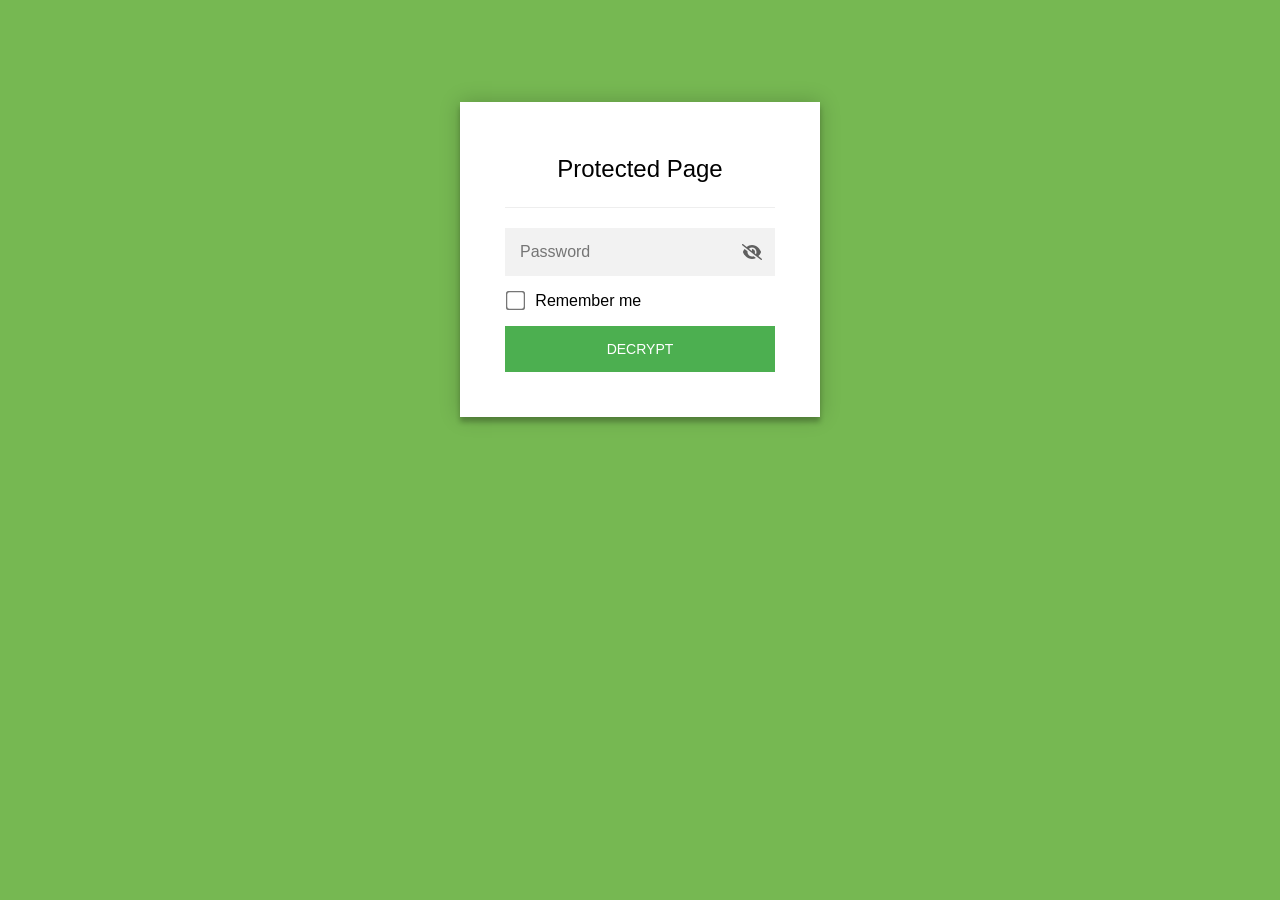
==== index.html @ b49cacd1 "Primera versión HEMOCURA v10.5" ====
<!DOCTYPE html>
<html class="staticrypt-html">
    <head>
        <meta charset="utf-8" />
        <title>Protected Page</title>
        <meta name="viewport" content="width=device-width, initial-scale=1" />

        <!-- do not cache this page -->
        <meta http-equiv="cache-control" content="max-age=0" />
        <meta http-equiv="cache-control" content="no-cache" />
        <meta http-equiv="expires" content="0" />
        <meta http-equiv="expires" content="Tue, 01 Jan 1980 1:00:00 GMT" />
        <meta http-equiv="pragma" content="no-cache" />

        <style>
            .staticrypt-hr {
                margin-top: 20px;
                margin-bottom: 20px;
                border: 0;
                border-top: 1px solid #eee;
            }

            .staticrypt-page {
                width: 360px;
                padding: 8% 0 0;
                margin: auto;
                box-sizing: border-box;
            }

            .staticrypt-form {
                position: relative;
                z-index: 1;
                background: #ffffff;
                max-width: 360px;
                margin: 0 auto 100px;
                padding: 45px;
                text-align: center;
                box-shadow: 0 0 20px 0 rgba(0, 0, 0, 0.2), 0 5px 5px 0 rgba(0, 0, 0, 0.24);
            }

            .staticrypt-form input[type="password"],
            input[type="text"] {
                background: inherit;
                border: 0;
                box-sizing: border-box; /* This ensures padding is included in the total width */
                font-size: 14px;
                outline: 0;
                padding: 15px 30px 15px 15px; /* Adjust the padding to ensure there is space for the icon */
                width: 100%;
            }

            .staticrypt-password-container {
                position: relative;
                outline: 0;
                background: #f2f2f2;
                width: 100%;
                border: 0;
                margin: 0 0 15px;
                box-sizing: border-box;
            }

            .staticrypt-toggle-password-visibility {
                cursor: pointer;
                height: 20px;
                opacity: 60%;
                padding: 13px;
                position: absolute;
                right: 0;
                top: 50%;
                transform: translateY(-50%);
                width: 20px;
            }

            .staticrypt-form .staticrypt-decrypt-button {
                text-transform: uppercase;
                outline: 0;
                background: #4CAF50;
                width: 100%;
                border: 0;
                padding: 15px;
                color: #ffffff;
                font-size: 14px;
                cursor: pointer;
            }

            .staticrypt-form .staticrypt-decrypt-button:hover,
            .staticrypt-form .staticrypt-decrypt-button:active,
            .staticrypt-form .staticrypt-decrypt-button:focus {
                background: #4CAF50;
                filter: brightness(92%);
            }

            .staticrypt-html {
                height: 100%;
            }

            .staticrypt-body {
                height: 100%;
                margin: 0;
            }

            .staticrypt-content {
                height: 100%;
                margin-bottom: 1em;
                background: #76B852;
                font-family: "Arial", sans-serif;
                -webkit-font-smoothing: antialiased;
                -moz-osx-font-smoothing: grayscale;
            }

            .staticrypt-instructions {
                margin-top: -1em;
                margin-bottom: 1em;
            }

            .staticrypt-title {
                font-size: 1.5em;
            }

            label.staticrypt-remember {
                display: flex;
                align-items: center;
                margin-bottom: 1em;
            }

            .staticrypt-remember input[type="checkbox"] {
                transform: scale(1.5);
                margin-right: 1em;
            }

            .hidden {
                display: none !important;
            }

            .staticrypt-spinner-container {
                height: 100%;
                display: flex;
                align-items: center;
                justify-content: center;
            }

            .staticrypt-spinner {
                display: inline-block;
                width: 2rem;
                height: 2rem;
                vertical-align: text-bottom;
                border: 0.25em solid gray;
                border-right-color: transparent;
                border-radius: 50%;
                -webkit-animation: spinner-border 0.75s linear infinite;
                animation: spinner-border 0.75s linear infinite;
                animation-duration: 0.75s;
                animation-timing-function: linear;
                animation-delay: 0s;
                animation-iteration-count: infinite;
                animation-direction: normal;
                animation-fill-mode: none;
                animation-play-state: running;
                animation-name: spinner-border;
            }

            @keyframes spinner-border {
                100% {
                    transform: rotate(360deg);
                }
            }

            @media screen and (-webkit-min-device-pixel-ratio: 0) {
                .staticrypt-form input[type="password"],
                input[type="text"] {
                    font-size: 16px;
                }
            }
        </style>
    </head>

    <body class="staticrypt-body">
        <div id="staticrypt_loading" class="staticrypt-spinner-container">
            <div class="staticrypt-spinner"></div>
        </div>

        <div id="staticrypt_content" class="staticrypt-content hidden">
            <div class="staticrypt-page">
                <div class="staticrypt-form">
                    <div class="staticrypt-instructions">
                        <p class="staticrypt-title">Protected Page</p>
                        <p></p>
                    </div>

                    <hr class="staticrypt-hr" />

                    <form id="staticrypt-form" action="#" method="post">
                        <div class="staticrypt-password-container">
                            <input
                                id="staticrypt-password"
                                type="password"
                                name="password"
                                placeholder="Password"
                                autofocus
                            />

                            <img
                                class="staticrypt-toggle-password-visibility"
                                alt="template_toggle_show"
                                title="template_toggle_show"
                                src="[data-uri]"
                            />
                        </div>

                        <label id="staticrypt-remember-label" class="staticrypt-remember hidden">
                            <input id="staticrypt-remember" type="checkbox" name="remember" />
                            Remember me
                        </label>

                        <input type="submit" class="staticrypt-decrypt-button" value="DECRYPT" />
                    </form>
                </div>
            </div>
        </div>

        <script>
            // these variables will be filled when generating the file - the template format is 'variable_name'
            const staticryptInitiator = 
            ((function(){
  const exports = {};
  const cryptoEngine = ((function(){
  const exports = {};
  const { subtle } = crypto;

const IV_BITS = 16 * 8;
const HEX_BITS = 4;
const ENCRYPTION_ALGO = "AES-CBC";

/**
 * Translates between utf8 encoded hexadecimal strings
 * and Uint8Array bytes.
 */
const HexEncoder = {
    /**
     * hex string -> bytes
     * @param {string} hexString
     * @returns {Uint8Array}
     */
    parse: function (hexString) {
        if (hexString.length % 2 !== 0) throw "Invalid hexString";
        const arrayBuffer = new Uint8Array(hexString.length / 2);

        for (let i = 0; i < hexString.length; i += 2) {
            const byteValue = parseInt(hexString.substring(i, i + 2), 16);
            if (isNaN(byteValue)) {
                throw "Invalid hexString";
            }
            arrayBuffer[i / 2] = byteValue;
        }
        return arrayBuffer;
    },

    /**
     * bytes -> hex string
     * @param {Uint8Array} bytes
     * @returns {string}
     */
    stringify: function (bytes) {
        const hexBytes = [];

        for (let i = 0; i < bytes.length; ++i) {
            let byteString = bytes[i].toString(16);
            if (byteString.length < 2) {
                byteString = "0" + byteString;
            }
            hexBytes.push(byteString);
        }
        return hexBytes.join("");
    },
};

/**
 * Translates between utf8 strings and Uint8Array bytes.
 */
const UTF8Encoder = {
    parse: function (str) {
        return new TextEncoder().encode(str);
    },

    stringify: function (bytes) {
        return new TextDecoder().decode(bytes);
    },
};

/**
 * Salt and encrypt a msg with a password.
 */
async function encrypt(msg, hashedPassword) {
    // Must be 16 bytes, unpredictable, and preferably cryptographically random. However, it need not be secret.
    // https://developer.mozilla.org/en-US/docs/Web/API/SubtleCrypto/encrypt#parameters
    const iv = crypto.getRandomValues(new Uint8Array(IV_BITS / 8));

    const key = await subtle.importKey("raw", HexEncoder.parse(hashedPassword), ENCRYPTION_ALGO, false, ["encrypt"]);

    const encrypted = await subtle.encrypt(
        {
            name: ENCRYPTION_ALGO,
            iv: iv,
        },
        key,
        UTF8Encoder.parse(msg)
    );

    // iv will be 32 hex characters, we prepend it to the ciphertext for use in decryption
    return HexEncoder.stringify(iv) + HexEncoder.stringify(new Uint8Array(encrypted));
}
exports.encrypt = encrypt;

/**
 * Decrypt a salted msg using a password.
 *
 * @param {string} encryptedMsg
 * @param {string} hashedPassword
 * @returns {Promise<string>}
 */
async function decrypt(encryptedMsg, hashedPassword) {
    const ivLength = IV_BITS / HEX_BITS;
    const iv = HexEncoder.parse(encryptedMsg.substring(0, ivLength));
    const encrypted = encryptedMsg.substring(ivLength);

    const key = await subtle.importKey("raw", HexEncoder.parse(hashedPassword), ENCRYPTION_ALGO, false, ["decrypt"]);

    const outBuffer = await subtle.decrypt(
        {
            name: ENCRYPTION_ALGO,
            iv: iv,
        },
        key,
        HexEncoder.parse(encrypted)
    );

    return UTF8Encoder.stringify(new Uint8Array(outBuffer));
}
exports.decrypt = decrypt;

/**
 * Salt and hash the password so it can be stored in localStorage without opening a password reuse vulnerability.
 *
 * @param {string} password
 * @param {string} salt
 * @returns {Promise<string>}
 */
async function hashPassword(password, salt) {
    // we hash the password in multiple steps, each adding more iterations. This is because we used to allow less
    // iterations, so for backward compatibility reasons, we need to support going from that to more iterations.
    let hashedPassword = await hashLegacyRound(password, salt);

    hashedPassword = await hashSecondRound(hashedPassword, salt);

    return hashThirdRound(hashedPassword, salt);
}
exports.hashPassword = hashPassword;

/**
 * This hashes the password with 1k iterations. This is a low number, we need this function to support backwards
 * compatibility.
 *
 * @param {string} password
 * @param {string} salt
 * @returns {Promise<string>}
 */
function hashLegacyRound(password, salt) {
    return pbkdf2(password, salt, 1000, "SHA-1");
}
exports.hashLegacyRound = hashLegacyRound;

/**
 * Add a second round of iterations. This is because we used to use 1k, so for backwards compatibility with
 * remember-me/autodecrypt links, we need to support going from that to more iterations.
 *
 * @param hashedPassword
 * @param salt
 * @returns {Promise<string>}
 */
function hashSecondRound(hashedPassword, salt) {
    return pbkdf2(hashedPassword, salt, 14000, "SHA-256");
}
exports.hashSecondRound = hashSecondRound;

/**
 * Add a third round of iterations to bring total number to 600k. This is because we used to use 1k, then 15k, so for
 * backwards compatibility with remember-me/autodecrypt links, we need to support going from that to more iterations.
 *
 * @param hashedPassword
 * @param salt
 * @returns {Promise<string>}
 */
function hashThirdRound(hashedPassword, salt) {
    return pbkdf2(hashedPassword, salt, 585000, "SHA-256");
}
exports.hashThirdRound = hashThirdRound;

/**
 * Salt and hash the password so it can be stored in localStorage without opening a password reuse vulnerability.
 *
 * @param {string} password
 * @param {string} salt
 * @param {int} iterations
 * @param {string} hashAlgorithm
 * @returns {Promise<string>}
 */
async function pbkdf2(password, salt, iterations, hashAlgorithm) {
    const key = await subtle.importKey("raw", UTF8Encoder.parse(password), "PBKDF2", false, ["deriveBits"]);

    const keyBytes = await subtle.deriveBits(
        {
            name: "PBKDF2",
            hash: hashAlgorithm,
            iterations,
            salt: UTF8Encoder.parse(salt),
        },
        key,
        256
    );

    return HexEncoder.stringify(new Uint8Array(keyBytes));
}

function generateRandomSalt() {
    const bytes = crypto.getRandomValues(new Uint8Array(128 / 8));

    return HexEncoder.stringify(new Uint8Array(bytes));
}
exports.generateRandomSalt = generateRandomSalt;

async function signMessage(hashedPassword, message) {
    const key = await subtle.importKey(
        "raw",
        HexEncoder.parse(hashedPassword),
        {
            name: "HMAC",
            hash: "SHA-256",
        },
        false,
        ["sign"]
    );
    const signature = await subtle.sign("HMAC", key, UTF8Encoder.parse(message));

    return HexEncoder.stringify(new Uint8Array(signature));
}
exports.signMessage = signMessage;

function getRandomAlphanum() {
    const possibleCharacters = "abcdefghijklmnopqrstuvwxyzABCDEFGHIJKLMNOPQRSTUVWXYZ0123456789";

    let byteArray;
    let parsedInt;

    // Keep generating new random bytes until we get a value that falls
    // within a range that can be evenly divided by possibleCharacters.length
    do {
        byteArray = crypto.getRandomValues(new Uint8Array(1));
        // extract the lowest byte to get an int from 0 to 255 (probably unnecessary, since we're only generating 1 byte)
        parsedInt = byteArray[0] & 0xff;
    } while (parsedInt >= 256 - (256 % possibleCharacters.length));

    // Take the modulo of the parsed integer to get a random number between 0 and totalLength - 1
    const randomIndex = parsedInt % possibleCharacters.length;

    return possibleCharacters[randomIndex];
}

/**
 * Generate a random string of a given length.
 *
 * @param {int} length
 * @returns {string}
 */
function generateRandomString(length) {
    let randomString = "";

    for (let i = 0; i < length; i++) {
        randomString += getRandomAlphanum();
    }

    return randomString;
}
exports.generateRandomString = generateRandomString;

  return exports;
})());
const codec = ((function(){
  const exports = {};
  /**
 * Initialize the codec with the provided cryptoEngine - this return functions to encode and decode messages.
 *
 * @param cryptoEngine - the engine to use for encryption / decryption
 */
function init(cryptoEngine) {
    const exports = {};

    /**
     * Top-level function for encoding a message.
     * Includes password hashing, encryption, and signing.
     *
     * @param {string} msg
     * @param {string} password
     * @param {string} salt
     *
     * @returns {string} The encoded text
     */
    async function encode(msg, password, salt) {
        const hashedPassword = await cryptoEngine.hashPassword(password, salt);

        const encrypted = await cryptoEngine.encrypt(msg, hashedPassword);

        // we use the hashed password in the HMAC because this is effectively what will be used a password (so we can store
        // it in localStorage safely, we don't use the clear text password)
        const hmac = await cryptoEngine.signMessage(hashedPassword, encrypted);

        return hmac + encrypted;
    }
    exports.encode = encode;

    /**
     * Encode using a password that has already been hashed. This is useful to encode multiple messages in a row, that way
     * we don't need to hash the password multiple times.
     *
     * @param {string} msg
     * @param {string} hashedPassword
     *
     * @returns {string} The encoded text
     */
    async function encodeWithHashedPassword(msg, hashedPassword) {
        const encrypted = await cryptoEngine.encrypt(msg, hashedPassword);

        // we use the hashed password in the HMAC because this is effectively what will be used a password (so we can store
        // it in localStorage safely, we don't use the clear text password)
        const hmac = await cryptoEngine.signMessage(hashedPassword, encrypted);

        return hmac + encrypted;
    }
    exports.encodeWithHashedPassword = encodeWithHashedPassword;

    /**
     * Top-level function for decoding a message.
     * Includes signature check and decryption.
     *
     * @param {string} signedMsg
     * @param {string} hashedPassword
     * @param {string} salt
     * @param {int} backwardCompatibleAttempt
     * @param {string} originalPassword
     *
     * @returns {Object} {success: true, decoded: string} | {success: false, message: string}
     */
    async function decode(signedMsg, hashedPassword, salt, backwardCompatibleAttempt = 0, originalPassword = "") {
        const encryptedHMAC = signedMsg.substring(0, 64);
        const encryptedMsg = signedMsg.substring(64);
        const decryptedHMAC = await cryptoEngine.signMessage(hashedPassword, encryptedMsg);

        if (decryptedHMAC !== encryptedHMAC) {
            // we have been raising the number of iterations in the hashing algorithm multiple times, so to support the old
            // remember-me/autodecrypt links we need to try bringing the old hashes up to speed.
            originalPassword = originalPassword || hashedPassword;
            if (backwardCompatibleAttempt === 0) {
                const updatedHashedPassword = await cryptoEngine.hashThirdRound(originalPassword, salt);

                return decode(signedMsg, updatedHashedPassword, salt, backwardCompatibleAttempt + 1, originalPassword);
            }
            if (backwardCompatibleAttempt === 1) {
                let updatedHashedPassword = await cryptoEngine.hashSecondRound(originalPassword, salt);
                updatedHashedPassword = await cryptoEngine.hashThirdRound(updatedHashedPassword, salt);

                return decode(signedMsg, updatedHashedPassword, salt, backwardCompatibleAttempt + 1, originalPassword);
            }

            return { success: false, message: "Signature mismatch" };
        }

        return {
            success: true,
            decoded: await cryptoEngine.decrypt(encryptedMsg, hashedPassword),
        };
    }
    exports.decode = decode;

    return exports;
}
exports.init = init;

  return exports;
})());
const decode = codec.init(cryptoEngine).decode;

/**
 * Initialize the staticrypt module, that exposes functions callbable by the password_template.
 *
 * @param {{
 *  staticryptEncryptedMsgUniqueVariableName: string,
 *  isRememberEnabled: boolean,
 *  rememberDurationInDays: number,
 *  staticryptSaltUniqueVariableName: string,
 * }} staticryptConfig - object of data that is stored on the password_template at encryption time.
 *
 * @param {{
 *  rememberExpirationKey: string,
 *  rememberPassphraseKey: string,
 *  replaceHtmlCallback: function,
 *  clearLocalStorageCallback: function,
 * }} templateConfig - object of data that can be configured by a custom password_template.
 */
function init(staticryptConfig, templateConfig) {
    const exports = {};

    /**
     * Decrypt our encrypted page, replace the whole HTML.
     *
     * @param {string} hashedPassword
     * @returns {Promise<boolean>}
     */
    async function decryptAndReplaceHtml(hashedPassword) {
        const { staticryptEncryptedMsgUniqueVariableName, staticryptSaltUniqueVariableName } = staticryptConfig;
        const { replaceHtmlCallback } = templateConfig;

        const result = await decode(
            staticryptEncryptedMsgUniqueVariableName,
            hashedPassword,
            staticryptSaltUniqueVariableName
        );
        if (!result.success) {
            return false;
        }
        const plainHTML = result.decoded;

        // if the user configured a callback call it, otherwise just replace the whole HTML
        if (typeof replaceHtmlCallback === "function") {
            replaceHtmlCallback(plainHTML);
        } else {
            document.write(plainHTML);
            document.close();
        }

        return true;
    }

    /**
     * Attempt to decrypt the page and replace the whole HTML.
     *
     * @param {string} password
     * @param {boolean} isRememberChecked
     *
     * @returns {Promise<{isSuccessful: boolean, hashedPassword?: string}>} - we return an object, so that if we want to
     *   expose more information in the future we can do it without breaking the password_template
     */
    async function handleDecryptionOfPage(password, isRememberChecked) {
        const { staticryptSaltUniqueVariableName } = staticryptConfig;

        // decrypt and replace the whole page
        const hashedPassword = await cryptoEngine.hashPassword(password, staticryptSaltUniqueVariableName);
        return handleDecryptionOfPageFromHash(hashedPassword, isRememberChecked);
    }
    exports.handleDecryptionOfPage = handleDecryptionOfPage;

    async function handleDecryptionOfPageFromHash(hashedPassword, isRememberChecked) {
        const { isRememberEnabled, rememberDurationInDays } = staticryptConfig;
        const { rememberExpirationKey, rememberPassphraseKey } = templateConfig;

        const isDecryptionSuccessful = await decryptAndReplaceHtml(hashedPassword);

        if (!isDecryptionSuccessful) {
            return {
                isSuccessful: false,
                hashedPassword,
            };
        }

        // remember the hashedPassword and set its expiration if necessary
        if (isRememberEnabled && isRememberChecked) {
            window.localStorage.setItem(rememberPassphraseKey, hashedPassword);

            // set the expiration if the duration isn't 0 (meaning no expiration)
            if (rememberDurationInDays > 0) {
                window.localStorage.setItem(
                    rememberExpirationKey,
                    (new Date().getTime() + rememberDurationInDays * 24 * 60 * 60 * 1000).toString()
                );
            }
        }

        return {
            isSuccessful: true,
            hashedPassword,
        };
    }
    exports.handleDecryptionOfPageFromHash = handleDecryptionOfPageFromHash;

    /**
     * Clear localstorage from staticrypt related values
     */
    function clearLocalStorage() {
        const { clearLocalStorageCallback, rememberExpirationKey, rememberPassphraseKey } = templateConfig;

        if (typeof clearLocalStorageCallback === "function") {
            clearLocalStorageCallback();
        } else {
            localStorage.removeItem(rememberPassphraseKey);
            localStorage.removeItem(rememberExpirationKey);
        }
    }

    async function handleDecryptOnLoad() {
        let isSuccessful = await decryptOnLoadFromUrl();

        if (!isSuccessful) {
            isSuccessful = await decryptOnLoadFromRememberMe();
        }

        return { isSuccessful };
    }
    exports.handleDecryptOnLoad = handleDecryptOnLoad;

    /**
     * Clear storage if we are logging out
     *
     * @returns {boolean} - whether we logged out
     */
    function logoutIfNeeded() {
        const logoutKey = "staticrypt_logout";

        // handle logout through query param
        const queryParams = new URLSearchParams(window.location.search);
        if (queryParams.has(logoutKey)) {
            clearLocalStorage();
            return true;
        }

        // handle logout through URL fragment
        const hash = window.location.hash.substring(1);
        if (hash.includes(logoutKey)) {
            clearLocalStorage();
            return true;
        }

        return false;
    }

    /**
     * To be called on load: check if we want to try to decrypt and replace the HTML with the decrypted content, and
     * try to do it if needed.
     *
     * @returns {Promise<boolean>} true if we derypted and replaced the whole page, false otherwise
     */
    async function decryptOnLoadFromRememberMe() {
        const { rememberDurationInDays } = staticryptConfig;
        const { rememberExpirationKey, rememberPassphraseKey } = templateConfig;

        // if we are login out, terminate
        if (logoutIfNeeded()) {
            return false;
        }

        // if there is expiration configured, check if we're not beyond the expiration
        if (rememberDurationInDays && rememberDurationInDays > 0) {
            const expiration = localStorage.getItem(rememberExpirationKey),
                isExpired = expiration && new Date().getTime() > parseInt(expiration);

            if (isExpired) {
                clearLocalStorage();
                return false;
            }
        }

        const hashedPassword = localStorage.getItem(rememberPassphraseKey);

        if (hashedPassword) {
            // try to decrypt
            const isDecryptionSuccessful = await decryptAndReplaceHtml(hashedPassword);

            // if the decryption is unsuccessful the password might be wrong - silently clear the saved data and let
            // the user fill the password form again
            if (!isDecryptionSuccessful) {
                clearLocalStorage();
                return false;
            }

            return true;
        }

        return false;
    }

    async function decryptOnLoadFromUrl() {
        const passwordKey = "staticrypt_pwd";
        const rememberMeKey = "remember_me";

        // try to get the password from the query param (for backward compatibility - we now want to avoid this method,
        // since it sends the hashed password to the server which isn't needed)
        const queryParams = new URLSearchParams(window.location.search);
        const hashedPasswordQuery = queryParams.get(passwordKey);
        const rememberMeQuery = queryParams.get(rememberMeKey);

        const urlFragment = window.location.hash.substring(1);
        // get the password from the url fragment
        const hashedPasswordRegexMatch = urlFragment.match(new RegExp(passwordKey + "=([^&]*)"));
        const hashedPasswordFragment = hashedPasswordRegexMatch ? hashedPasswordRegexMatch[1] : null;
        const rememberMeFragment = urlFragment.includes(rememberMeKey);

        const hashedPassword = hashedPasswordFragment || hashedPasswordQuery;
        const rememberMe = rememberMeFragment || rememberMeQuery;

        if (hashedPassword) {
            return handleDecryptionOfPageFromHash(hashedPassword, rememberMe);
        }

        return false;
    }

    return exports;
}
exports.init = init;

  return exports;
})());
        ;
            const templateError = "template_error",
                templateToggleAltShow = "template_toggle_show",
                templateToggleAltHide = "template_toggle_hide",
                isRememberEnabled = true,
                staticryptConfig = {"staticryptEncryptedMsgUniqueVariableName":"[base64]","isRememberEnabled":true,"rememberDurationInDays":0,"staticryptSaltUniqueVariableName":"f5c2f9cb1a0d388d87015e19eac98a0c"};

            // you can edit these values to customize some of the behavior of StatiCrypt
            const templateConfig = {
                rememberExpirationKey: "staticrypt_expiration",
                rememberPassphraseKey: "staticrypt_passphrase",
                replaceHtmlCallback: null,
                clearLocalStorageCallback: null,
            };

            // init the staticrypt engine
            const staticrypt = staticryptInitiator.init(staticryptConfig, templateConfig);

            // try to automatically decrypt on load if there is a saved password
            window.onload = async function () {
                const { isSuccessful } = await staticrypt.handleDecryptOnLoad();

                // if we didn't decrypt anything on load, show the password prompt. Otherwise the content has already been
                // replaced, no need to do anything
                if (!isSuccessful) {
                    // hide loading screen
                    document.getElementById("staticrypt_loading").classList.add("hidden");
                    document.getElementById("staticrypt_content").classList.remove("hidden");
                    document.getElementById("staticrypt-password").focus();

                    // show the remember me checkbox
                    if (isRememberEnabled) {
                        document.getElementById("staticrypt-remember-label").classList.remove("hidden");
                    }
                }
            };

            // toggle password visibility
            const toggleIcon = document.querySelector(".staticrypt-toggle-password-visibility");
            // these two icons are coming from FontAwesome
            const imgSrcEyeClosed =
                "[data-uri]";
            const imgSrcEyeOpened =
                "[data-uri]";
            toggleIcon.addEventListener("click", function () {
                const passwordInput = document.getElementById("staticrypt-password");
                if (passwordInput.type === "password") {
                    passwordInput.type = "text";
                    toggleIcon.src = imgSrcEyeOpened;
                    toggleIcon.alt = templateToggleAltHide;
                    toggleIcon.title = templateToggleAltHide;
                } else {
                    passwordInput.type = "password";
                    toggleIcon.src = imgSrcEyeClosed;
                    toggleIcon.alt = templateToggleAltShow;
                    toggleIcon.title = templateToggleAltShow;
                }
            });

            // handle password form submission
            document.getElementById("staticrypt-form").addEventListener("submit", async function (e) {
                e.preventDefault();

                const password = document.getElementById("staticrypt-password").value,
                    isRememberChecked = document.getElementById("staticrypt-remember").checked;

                const { isSuccessful } = await staticrypt.handleDecryptionOfPage(password, isRememberChecked);

                if (!isSuccessful) {
                    alert(templateError);
                }
            });
        </script>
    </body>
</html>
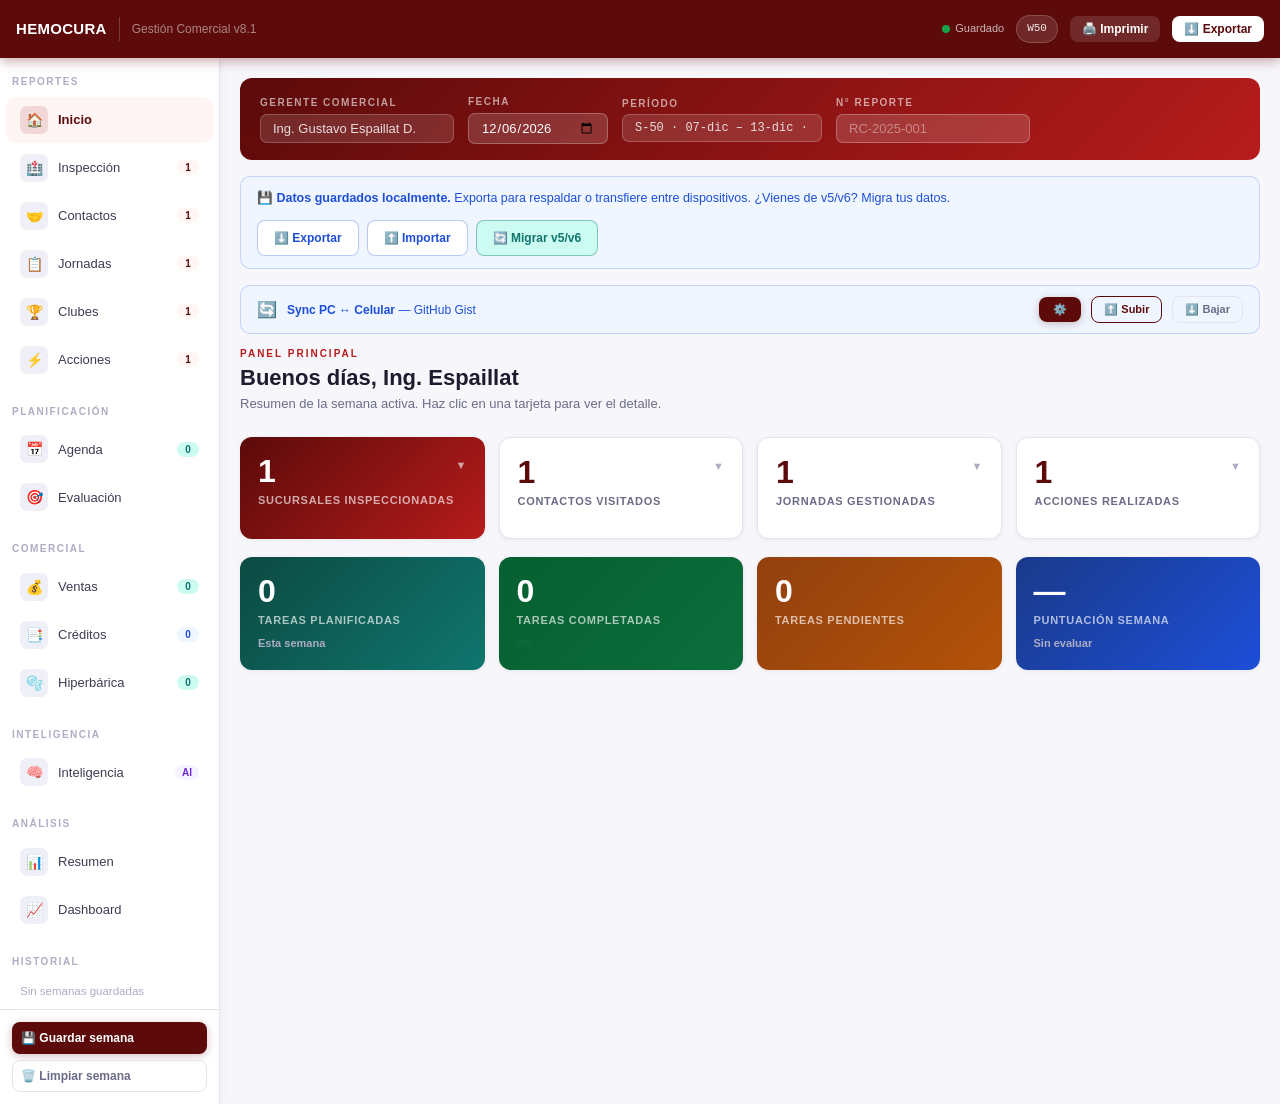
==== commit d70fe376: "Primera versión HEMOCURA v10.7" ====
--- a/index.html
+++ b/index.html
@@ -1,894 +1,2843 @@
 <!DOCTYPE html>
-<html class="staticrypt-html">
-    <head>
-        <meta charset="utf-8" />
-        <title>Protected Page</title>
-        <meta name="viewport" content="width=device-width, initial-scale=1" />
-
-        <!-- do not cache this page -->
-        <meta http-equiv="cache-control" content="max-age=0" />
-        <meta http-equiv="cache-control" content="no-cache" />
-        <meta http-equiv="expires" content="0" />
-        <meta http-equiv="expires" content="Tue, 01 Jan 1980 1:00:00 GMT" />
-        <meta http-equiv="pragma" content="no-cache" />
-
-        <style>
-            .staticrypt-hr {
-                margin-top: 20px;
-                margin-bottom: 20px;
-                border: 0;
-                border-top: 1px solid #eee;
-            }
-
-            .staticrypt-page {
-                width: 360px;
-                padding: 8% 0 0;
-                margin: auto;
-                box-sizing: border-box;
-            }
-
-            .staticrypt-form {
-                position: relative;
-                z-index: 1;
-                background: #ffffff;
-                max-width: 360px;
-                margin: 0 auto 100px;
-                padding: 45px;
-                text-align: center;
-                box-shadow: 0 0 20px 0 rgba(0, 0, 0, 0.2), 0 5px 5px 0 rgba(0, 0, 0, 0.24);
-            }
-
-            .staticrypt-form input[type="password"],
-            input[type="text"] {
-                background: inherit;
-                border: 0;
-                box-sizing: border-box; /* This ensures padding is included in the total width */
-                font-size: 14px;
-                outline: 0;
-                padding: 15px 30px 15px 15px; /* Adjust the padding to ensure there is space for the icon */
-                width: 100%;
-            }
-
-            .staticrypt-password-container {
-                position: relative;
-                outline: 0;
-                background: #f2f2f2;
-                width: 100%;
-                border: 0;
-                margin: 0 0 15px;
-                box-sizing: border-box;
-            }
-
-            .staticrypt-toggle-password-visibility {
-                cursor: pointer;
-                height: 20px;
-                opacity: 60%;
-                padding: 13px;
-                position: absolute;
-                right: 0;
-                top: 50%;
-                transform: translateY(-50%);
-                width: 20px;
-            }
-
-            .staticrypt-form .staticrypt-decrypt-button {
-                text-transform: uppercase;
-                outline: 0;
-                background: #4CAF50;
-                width: 100%;
-                border: 0;
-                padding: 15px;
-                color: #ffffff;
-                font-size: 14px;
-                cursor: pointer;
-            }
-
-            .staticrypt-form .staticrypt-decrypt-button:hover,
-            .staticrypt-form .staticrypt-decrypt-button:active,
-            .staticrypt-form .staticrypt-decrypt-button:focus {
-                background: #4CAF50;
-                filter: brightness(92%);
-            }
-
-            .staticrypt-html {
-                height: 100%;
-            }
-
-            .staticrypt-body {
-                height: 100%;
-                margin: 0;
-            }
-
-            .staticrypt-content {
-                height: 100%;
-                margin-bottom: 1em;
-                background: #76B852;
-                font-family: "Arial", sans-serif;
-                -webkit-font-smoothing: antialiased;
-                -moz-osx-font-smoothing: grayscale;
-            }
-
-            .staticrypt-instructions {
-                margin-top: -1em;
-                margin-bottom: 1em;
-            }
-
-            .staticrypt-title {
-                font-size: 1.5em;
-            }
-
-            label.staticrypt-remember {
-                display: flex;
-                align-items: center;
-                margin-bottom: 1em;
-            }
-
-            .staticrypt-remember input[type="checkbox"] {
-                transform: scale(1.5);
-                margin-right: 1em;
-            }
-
-            .hidden {
-                display: none !important;
-            }
-
-            .staticrypt-spinner-container {
-                height: 100%;
-                display: flex;
-                align-items: center;
-                justify-content: center;
-            }
-
-            .staticrypt-spinner {
-                display: inline-block;
-                width: 2rem;
-                height: 2rem;
-                vertical-align: text-bottom;
-                border: 0.25em solid gray;
-                border-right-color: transparent;
-                border-radius: 50%;
-                -webkit-animation: spinner-border 0.75s linear infinite;
-                animation: spinner-border 0.75s linear infinite;
-                animation-duration: 0.75s;
-                animation-timing-function: linear;
-                animation-delay: 0s;
-                animation-iteration-count: infinite;
-                animation-direction: normal;
-                animation-fill-mode: none;
-                animation-play-state: running;
-                animation-name: spinner-border;
-            }
-
-            @keyframes spinner-border {
-                100% {
-                    transform: rotate(360deg);
-                }
-            }
-
-            @media screen and (-webkit-min-device-pixel-ratio: 0) {
-                .staticrypt-form input[type="password"],
-                input[type="text"] {
-                    font-size: 16px;
-                }
-            }
-        </style>
-    </head>
-
-    <body class="staticrypt-body">
-        <div id="staticrypt_loading" class="staticrypt-spinner-container">
-            <div class="staticrypt-spinner"></div>
+<html lang="es">
+<head>
+<meta charset="UTF-8">
+<meta name="viewport" content="width=device-width, initial-scale=1.0, maximum-scale=1.0">
+<title>HEMOCURA – Gestión Comercial v7</title>
+<link href="https://fonts.googleapis.com/css2?family=Syne:wght@400;500;600;700;800&family=Instrument+Sans:wght@300;400;500;600;700&family=JetBrains+Mono:wght@400;500&display=swap" rel="stylesheet">
+<script src="https://cdnjs.cloudflare.com/ajax/libs/Chart.js/4.4.1/chart.umd.min.js"></script>
+<style>
+:root {
+  --hemo:    #8B0000;
+  --hemo-d:  #5C0A0A;
+  --hemo-m:  #B71C1C;
+  --hemo-l:  #FDECEA;
+  --hemo-ll: #FFF5F5;
+  --ink:     #1C1C2E;
+  --ink-2:   #3D3D55;
+  --ink-3:   #6B6B88;
+  --ink-4:   #ADADC4;
+  --bg:      #F7F7FB;
+  --bg-2:    #EFEFF7;
+  --white:   #FFFFFF;
+  --border:  #E4E4EF;
+  --green:   #0D6E3C;
+  --green-l: #E6F4ED;
+  --amber:   #B45309;
+  --amber-l: #FEF3C7;
+  --blue:    #1D4ED8;
+  --blue-l:  #EFF6FF;
+  --purple:  #6D28D9;
+  --purple-l:#F5F3FF;
+  --teal:    #0F766E;
+  --teal-l:  #CCFBF1;
+  --shadow-s: 0 1px 4px rgba(28,28,46,0.08);
+  --shadow-m: 0 4px 16px rgba(28,28,46,0.10);
+  --shadow-l: 0 12px 40px rgba(28,28,46,0.14);
+  --r: 12px;
+}
+*,*::before,*::after{box-sizing:border-box;margin:0;padding:0}
+html{font-size:15px;scroll-behavior:smooth}
+body{font-family:'Instrument Sans',sans-serif;background:var(--bg);color:var(--ink);min-height:100vh;display:flex;flex-direction:column;line-height:1.55}
+
+/* ── TOPBAR */
+.topbar{position:sticky;top:0;z-index:200;height:58px;background:var(--hemo-d);display:flex;align-items:center;padding:0 16px;gap:12px;box-shadow:0 2px 12px rgba(92,10,10,.4);flex-shrink:0}
+.topbar-sep{width:1px;height:24px;background:rgba(255,255,255,.2);flex-shrink:0}
+.topbar-title{font-family:'Syne',sans-serif;font-weight:700;color:#fff;font-size:15px;letter-spacing:.3px;white-space:nowrap}
+.topbar-sub{color:rgba(255,255,255,.5);font-size:12px;font-weight:400;white-space:nowrap}
+.topbar-spacer{flex:1}
+.topbar-week{font-family:'JetBrains Mono',monospace;font-size:11px;background:rgba(255,255,255,.12);color:rgba(255,255,255,.9);padding:4px 10px;border-radius:20px;white-space:nowrap;border:1px solid rgba(255,255,255,.18)}
+.topbar-btn{padding:6px 12px;border-radius:8px;border:none;font-family:'Instrument Sans',sans-serif;font-size:12px;font-weight:600;cursor:pointer;transition:all .18s;display:flex;align-items:center;gap:6px;white-space:nowrap}
+.tb-ghost{background:rgba(255,255,255,.12);color:#fff}
+.tb-ghost:hover{background:rgba(255,255,255,.22)}
+.tb-white{background:#fff;color:var(--hemo-d)}
+.tb-white:hover{background:var(--hemo-ll)}
+.menu-toggle{display:none;background:rgba(255,255,255,.12);border:none;color:#fff;cursor:pointer;border-radius:8px;padding:7px 10px;font-size:18px;line-height:1}
+
+/* ── LAYOUT */
+.app-body{display:flex;flex:1;overflow:hidden;height:calc(100vh - 58px)}
+
+/* ── SIDEBAR */
+.sidenav{width:220px;flex-shrink:0;background:var(--white);border-right:1px solid var(--border);overflow-y:auto;display:flex;flex-direction:column;box-shadow:2px 0 8px rgba(28,28,46,.04);transition:transform .25s ease}
+.sidenav-group{padding:16px 12px 6px;font-size:10px;font-weight:700;color:var(--ink-4);text-transform:uppercase;letter-spacing:1.5px}
+.nav-item{display:flex;align-items:center;gap:10px;padding:9px 14px;margin:1px 6px;border-radius:9px;cursor:pointer;transition:all .16s;font-size:13px;font-weight:500;color:var(--ink-2);border:none;background:none;width:calc(100% - 12px);text-align:left}
+.nav-item:hover{background:var(--bg);color:var(--ink)}
+.nav-item.active{background:var(--hemo-ll);color:var(--hemo-d);font-weight:600}
+.nav-item .nav-icon{width:28px;height:28px;border-radius:7px;display:flex;align-items:center;justify-content:center;font-size:14px;flex-shrink:0;background:var(--bg-2)}
+.nav-item.active .nav-icon{background:rgba(139,0,0,.12)}
+.nav-badge{margin-left:auto;background:var(--hemo-ll);color:var(--hemo-d);font-size:10px;font-weight:700;padding:2px 7px;border-radius:10px;min-width:22px;text-align:center}
+.nav-item.active .nav-badge{background:var(--hemo-d);color:#fff}
+.sidenav-footer{margin-top:auto;padding:12px;border-top:1px solid var(--border)}
+.week-list{padding:0 6px}
+.week-chip{display:flex;align-items:center;gap:8px;padding:8px 10px;border-radius:8px;margin-bottom:4px;cursor:pointer;transition:all .16s;border:1px solid transparent}
+.week-chip:hover{background:var(--bg);border-color:var(--border)}
+.week-chip.active{background:var(--hemo-ll);border-color:rgba(139,0,0,.2)}
+.week-chip-dot{width:8px;height:8px;border-radius:50%;background:var(--hemo-m);flex-shrink:0}
+.week-chip-info{flex:1;min-width:0}
+.week-chip-title{font-size:12px;font-weight:600;color:var(--ink);white-space:nowrap;overflow:hidden;text-overflow:ellipsis}
+.week-chip-meta{font-size:10px;color:var(--ink-4)}
+.week-chip-del{background:none;border:none;color:var(--ink-4);cursor:pointer;padding:2px 4px;border-radius:4px;font-size:13px;transition:color .15s}
+.week-chip-del:hover{color:var(--hemo-d)}
+
+/* ── MAIN */
+.main{flex:1;overflow-y:auto;padding:20px}
+.panel{display:none;animation:slideIn .2s ease}
+.panel.active{display:block}
+@keyframes slideIn{from{opacity:0;transform:translateY(6px)}to{opacity:1;transform:translateY(0)}}
+
+/* ── PAGE HEADER */
+.page-hd{display:flex;align-items:flex-start;justify-content:space-between;margin-bottom:22px;gap:12px;flex-wrap:wrap}
+.page-eyebrow{font-size:10px;font-weight:700;letter-spacing:2px;text-transform:uppercase;color:var(--hemo-m);margin-bottom:3px}
+.page-title{font-family:'Syne',sans-serif;font-size:22px;font-weight:700;color:var(--ink);line-height:1.2}
+.page-desc{font-size:13px;color:var(--ink-3);margin-top:3px}
+.hd-actions{display:flex;gap:8px;flex-wrap:wrap}
+
+/* ── META BAR */
+.meta-bar{background:linear-gradient(135deg,var(--hemo-d)0%,var(--hemo-m)100%);border-radius:var(--r);padding:16px 20px;margin-bottom:16px;display:flex;gap:14px;flex-wrap:wrap;align-items:center}
+.meta-field{display:flex;flex-direction:column;gap:3px}
+.meta-lbl{font-size:10px;font-weight:700;letter-spacing:1.5px;text-transform:uppercase;color:rgba(255,255,255,.6)}
+.meta-inp{background:rgba(255,255,255,.15);border:1px solid rgba(255,255,255,.25);color:#fff;font-family:'Instrument Sans',sans-serif;font-size:13px;padding:6px 12px;border-radius:7px;outline:none;min-width:140px;transition:background .2s}
+.meta-inp::placeholder{color:rgba(255,255,255,.4)}
+.meta-inp:focus{background:rgba(255,255,255,.22);border-color:rgba(255,255,255,.5)}
+.meta-inp[readonly]{opacity:.85;cursor:default}
+.meta-inp.periodo{min-width:200px;font-family:'JetBrains Mono',monospace;font-size:12px}
+
+/* ── CARD */
+.card{background:var(--white);border:1px solid var(--border);border-radius:var(--r);padding:20px;margin-bottom:16px;box-shadow:var(--shadow-s)}
+.card-hd{display:flex;align-items:center;justify-content:space-between;margin-bottom:16px;flex-wrap:wrap;gap:8px}
+.card-title{font-size:14px;font-weight:700;color:var(--ink);display:flex;align-items:center;gap:8px}
+.card-title::before{content:'';width:3px;height:16px;background:var(--hemo-d);border-radius:2px;display:block}
+.card-hint{font-size:12px;color:var(--ink-4)}
+
+/* ── TABLE */
+.tbl-wrap{overflow-x:auto;border-radius:9px;border:1px solid var(--border);margin-bottom:10px}
+table{width:100%;border-collapse:collapse;font-size:12.5px}
+thead tr{background:var(--hemo-d)}
+thead th{padding:10px 12px;color:#fff;font-weight:600;font-size:11px;letter-spacing:.5px;text-align:left;white-space:nowrap}
+thead th:first-child{border-radius:8px 0 0 0}
+thead th:last-child{border-radius:0 8px 0 0}
+tbody tr{border-bottom:1px solid var(--border);transition:background .12s}
+tbody tr:last-child{border-bottom:none}
+tbody tr:nth-child(even){background:var(--hemo-ll)}
+tbody tr:hover{background:rgba(139,0,0,.06)}
+tbody td{padding:8px 12px;vertical-align:middle}
+td input,td select,td textarea{width:100%;background:transparent;border:none;border-bottom:1px dashed var(--border);font-family:'Instrument Sans',sans-serif;font-size:12.5px;color:var(--ink);padding:3px 2px;outline:none;resize:none;transition:border-color .18s,background .18s}
+td input:focus,td select:focus,td textarea:focus{border-bottom-color:var(--hemo-m);background:rgba(139,0,0,.04);border-radius:4px 4px 0 0}
+td select{cursor:pointer;background:transparent}
+
+/* ── BADGES */
+.badge{display:inline-flex;align-items:center;gap:4px;padding:3px 9px;border-radius:20px;font-size:11px;font-weight:700;white-space:nowrap}
+.badge-green{background:var(--green-l);color:var(--green)}
+.badge-amber{background:var(--amber-l);color:var(--amber)}
+.badge-red{background:var(--hemo-ll);color:var(--hemo-d)}
+.badge-blue{background:var(--blue-l);color:var(--blue)}
+.badge-purple{background:var(--purple-l);color:var(--purple)}
+.badge-teal{background:var(--teal-l);color:var(--teal)}
+
+/* ── BUTTONS */
+.btn{display:inline-flex;align-items:center;gap:7px;padding:8px 16px;border-radius:8px;border:none;font-family:'Instrument Sans',sans-serif;font-size:13px;font-weight:600;cursor:pointer;transition:all .18s;white-space:nowrap}
+.btn-primary{background:var(--hemo-d);color:#fff;box-shadow:0 2px 8px rgba(92,10,10,.25)}
+.btn-primary:hover{background:var(--hemo-m);transform:translateY(-1px)}
+.btn-outline{background:transparent;color:var(--hemo-d);border:1.5px solid var(--hemo-d)}
+.btn-outline:hover{background:var(--hemo-ll)}
+.btn-ghost{background:transparent;color:var(--ink-3);border:1.5px solid var(--border)}
+.btn-ghost:hover{background:var(--bg);color:var(--ink)}
+.btn-green{background:var(--green);color:#fff}
+.btn-green:hover{background:#0a5c32;transform:translateY(-1px)}
+.btn-teal{background:var(--teal);color:#fff}
+.btn-teal:hover{background:#0c5e56;transform:translateY(-1px)}
+.btn-add-row{width:100%;padding:8px;border:1.5px dashed rgba(139,0,0,.3);background:var(--hemo-ll);color:var(--hemo-d);border-radius:8px;font-family:'Instrument Sans',sans-serif;font-size:12.5px;font-weight:600;cursor:pointer;transition:all .18s;display:flex;align-items:center;justify-content:center;gap:6px}
+.btn-add-row:hover{background:rgba(139,0,0,.12);border-color:var(--hemo-d)}
+.btn-del{background:none;border:none;color:var(--ink-4);cursor:pointer;font-size:15px;padding:2px 6px;border-radius:4px;transition:all .15s;line-height:1}
+.btn-del:hover{color:var(--hemo-d);background:var(--hemo-ll)}
+
+/* ── FORM */
+.form-grid{display:grid;grid-template-columns:1fr 1fr;gap:14px}
+.form-grid-3{display:grid;grid-template-columns:1fr 1fr 1fr;gap:14px}
+@media(max-width:640px){.form-grid,.form-grid-3{grid-template-columns:1fr}}
+.form-group{display:flex;flex-direction:column;gap:5px}
+.form-group.full-width{grid-column:1/-1}
+.form-label{font-size:11px;font-weight:700;color:var(--ink-3);text-transform:uppercase;letter-spacing:1px}
+.form-control{border:1.5px solid var(--border);border-radius:8px;padding:9px 12px;font-family:'Instrument Sans',sans-serif;font-size:13px;color:var(--ink);background:var(--white);outline:none;transition:border-color .18s,box-shadow .18s}
+.form-control:focus{border-color:var(--hemo-m);box-shadow:0 0 0 3px rgba(139,0,0,.1)}
+textarea.form-control{resize:vertical;min-height:80px}
+select.form-control{cursor:pointer}
+
+/* ── CHECKLIST */
+.check-grid{display:grid;grid-template-columns:1fr 1fr;gap:8px}
+.check-item{display:flex;align-items:center;gap:10px;padding:10px 13px;background:var(--bg);border:1.5px solid var(--border);border-radius:9px;cursor:pointer;transition:all .18s}
+.check-item:hover{border-color:rgba(139,0,0,.3);background:var(--hemo-ll)}
+.check-item.checked{border-color:var(--hemo-m);background:var(--hemo-ll)}
+.check-item input{display:none}
+.check-box{width:20px;height:20px;flex-shrink:0;border:2px solid var(--border);border-radius:5px;display:flex;align-items:center;justify-content:center;font-size:11px;transition:all .18s}
+.check-item.checked .check-box{background:var(--hemo-d);border-color:var(--hemo-d);color:#fff}
+.check-text{font-size:12.5px;color:var(--ink-2)}
+
+/* ── KPI GRID */
+.kpi-grid{display:grid;grid-template-columns:repeat(4,1fr);gap:14px;margin-bottom:18px}
+@media(max-width:900px){.kpi-grid{grid-template-columns:repeat(2,1fr)}}
+@media(max-width:480px){.kpi-grid{grid-template-columns:1fr 1fr}}
+.kpi-card{background:var(--white);border:1px solid var(--border);border-radius:var(--r);padding:18px;box-shadow:var(--shadow-s);transition:transform .18s,box-shadow .18s}
+.kpi-card:hover{transform:translateY(-2px);box-shadow:var(--shadow-m)}
+.kpi-card.accent{background:linear-gradient(135deg,var(--hemo-d)0%,var(--hemo-m)100%);border:none}
+.kpi-card.accent-blue{background:linear-gradient(135deg,#1a3a8a 0%,var(--blue) 100%);border:none}
+.kpi-card.accent-green{background:linear-gradient(135deg,#065f30 0%,var(--green) 100%);border:none}
+.kpi-card.accent-amber{background:linear-gradient(135deg,#92400e 0%,var(--amber) 100%);border:none}
+.kpi-card.accent-teal{background:linear-gradient(135deg,#0c4a42 0%,var(--teal) 100%);border:none}
+.kpi-val{font-family:'Syne',sans-serif;font-size:32px;font-weight:800;color:var(--hemo-d);line-height:1}
+.kpi-card.accent .kpi-val,.kpi-card.accent-blue .kpi-val,.kpi-card.accent-green .kpi-val,.kpi-card.accent-amber .kpi-val,.kpi-card.accent-teal .kpi-val{color:#fff}
+.kpi-lbl{font-size:11px;font-weight:600;color:var(--ink-3);text-transform:uppercase;letter-spacing:.7px;margin-top:5px}
+.kpi-card.accent .kpi-lbl,.kpi-card.accent-blue .kpi-lbl,.kpi-card.accent-green .kpi-lbl,.kpi-card.accent-amber .kpi-lbl,.kpi-card.accent-teal .kpi-lbl{color:rgba(255,255,255,.65)}
+.kpi-trend{font-size:11px;font-weight:600;margin-top:6px}
+.kpi-trend.up{color:var(--green)}
+.kpi-trend.down{color:var(--hemo-d)}
+.kpi-trend.neutral{color:var(--ink-4)}
+
+/* ── OBS GRID */
+.obs-grid{display:grid;grid-template-columns:1fr 1fr;gap:14px}
+@media(max-width:640px){.obs-grid{grid-template-columns:1fr}}
+.obs-box{background:var(--bg);border:1px solid var(--border);border-radius:9px;overflow:hidden}
+.obs-hd{background:var(--hemo-d);color:#fff;font-size:11px;font-weight:700;letter-spacing:.8px;text-transform:uppercase;padding:8px 14px}
+.obs-ta{width:100%;border:none;background:var(--bg);padding:12px 14px;font-family:'Instrument Sans',sans-serif;font-size:13px;color:var(--ink-2);resize:none;outline:none;min-height:90px}
+
+/* ── FIRMA */
+.firma-grid{display:grid;grid-template-columns:repeat(3,1fr);gap:20px;margin-top:14px}
+@media(max-width:600px){.firma-grid{grid-template-columns:1fr}}
+.firma-box{display:flex;flex-direction:column;align-items:center;gap:7px;padding:18px 14px;border:1.5px solid var(--border);border-radius:9px;background:var(--bg)}
+.firma-line{width:100%;border-top:2px solid var(--ink-2);padding-top:8px;font-size:12.5px;font-weight:700;color:var(--ink-2);text-align:center}
+.firma-sub{font-size:12px;color:var(--ink-3);text-align:center}
+.firma-inp{border:none;border-bottom:1px solid var(--border);font-family:'Instrument Sans',sans-serif;font-size:12px;outline:none;background:transparent;width:130px;color:var(--ink);text-align:center}
+
+/* ── MODAL */
+.modal-ov{display:none;position:fixed;inset:0;z-index:500;background:rgba(28,28,46,.6);backdrop-filter:blur(4px);align-items:center;justify-content:center;padding:20px}
+.modal-ov.open{display:flex;animation:fadeIn .2s ease}
+@keyframes fadeIn{from{opacity:0}to{opacity:1}}
+.modal{background:var(--white);border-radius:16px;width:100%;max-width:520px;box-shadow:var(--shadow-l);overflow:hidden;max-height:90vh;display:flex;flex-direction:column}
+.modal-hd{background:var(--hemo-d);padding:20px 24px;color:#fff;flex-shrink:0}
+.modal-hd h3{font-family:'Syne',sans-serif;font-size:19px;font-weight:700}
+.modal-hd p{font-size:12px;color:rgba(255,255,255,.6);margin-top:3px}
+.modal-body{padding:22px 24px;overflow-y:auto;flex:1}
+.modal-foot{padding:14px 24px;display:flex;gap:10px;justify-content:flex-end;border-top:1px solid var(--border);flex-shrink:0}
+.print-opt{display:flex;align-items:center;gap:14px;padding:12px 14px;border:1.5px solid var(--border);border-radius:9px;cursor:pointer;margin-bottom:8px;transition:all .18s}
+.print-opt:hover{border-color:rgba(139,0,0,.3);background:var(--hemo-ll)}
+.print-opt.selected{border-color:var(--hemo-d);background:var(--hemo-ll)}
+.print-opt-icon{width:38px;height:38px;border-radius:8px;background:var(--hemo-ll);display:flex;align-items:center;justify-content:center;font-size:19px;flex-shrink:0}
+.print-opt-info h4{font-size:13px;font-weight:700;color:var(--ink)}
+.print-opt-info p{font-size:11px;color:var(--ink-4);margin-top:2px}
+.btn-cancel{padding:9px 18px;border-radius:7px;border:1.5px solid var(--border);background:var(--bg);font-family:'Instrument Sans',sans-serif;font-size:13px;cursor:pointer;color:var(--ink-2);transition:background .18s}
+.btn-cancel:hover{background:var(--bg-2)}
+.btn-confirm{padding:9px 22px;border-radius:7px;border:none;background:var(--hemo-d);color:#fff;font-family:'Instrument Sans',sans-serif;font-size:13px;font-weight:700;cursor:pointer;transition:background .18s}
+.btn-confirm:hover{background:var(--hemo-m)}
+
+/* ── TOAST */
+.toast{position:fixed;bottom:24px;right:24px;z-index:999;background:var(--ink);color:#fff;padding:12px 20px;border-radius:10px;font-size:13px;font-weight:600;transform:translateY(80px);opacity:0;transition:all .3s cubic-bezier(.34,1.56,.64,1);pointer-events:none;max-width:320px}
+.toast.show{transform:translateY(0);opacity:1}
+.toast.ok{background:var(--green)}
+.toast.err{background:var(--hemo-d)}
+.toast.inf{background:var(--blue)}
+
+/* ── DRIVE BANNER */
+.drive-banner{display:flex;align-items:center;justify-content:space-between;gap:12px;padding:12px 16px;background:var(--blue-l);border:1px solid rgba(29,78,216,.2);border-radius:10px;margin-bottom:16px;flex-wrap:wrap}
+.drive-banner-txt{font-size:12.5px;color:var(--blue)}
+.btn-drive-connect{display:flex;align-items:center;gap:8px;padding:8px 16px;border:1.5px solid rgba(29,78,216,.3);background:#fff;border-radius:8px;font-family:'Instrument Sans',sans-serif;font-size:12px;font-weight:600;color:var(--blue);cursor:pointer;transition:all .18s;flex-shrink:0}
+.btn-drive-connect:hover{background:var(--blue-l);border-color:var(--blue)}
+
+/* ── PRINT */
+.print-hd{display:none}
+@media print{
+  .topbar,.sidenav,.hd-actions,.btn-add-row,.btn-del,.drive-banner,.print-hd,.modal-ov,.toast,.menu-toggle,.sidenav-overlay,.agenda-eval-bar,.chart-section{display:none!important}
+  .app-body{display:block;height:auto;overflow:visible}
+  .main{padding:0;overflow:visible}
+  .panel{display:none!important}
+  .panel.print-active{display:block!important}
+  .print-hd{display:flex!important;justify-content:space-between;align-items:flex-start;padding:20px 0 14px;border-bottom:2px solid var(--hemo-d);margin-bottom:18px}
+  .print-hd-title{font-family:'Syne',sans-serif;font-size:20px;font-weight:700;color:var(--hemo-d)}
+  .print-hd-meta{font-size:11px;color:var(--ink-3);text-align:right;line-height:1.6}
+  .card{break-inside:avoid;box-shadow:none}
+  td input,td select,td textarea{border-bottom:none}
+  .meta-bar{display:flex!important}
+  body,.app-body,.main{overflow:visible!important;height:auto!important}
+}
+
+/* ── DRAWER */
+.kpi-clickable{cursor:pointer;user-select:none}
+.kpi-arrow{font-size:11px;color:rgba(255,255,255,.6);margin-top:2px}
+.kpi-card:not(.accent):not(.accent-blue):not(.accent-green):not(.accent-amber):not(.accent-teal) .kpi-arrow{color:var(--ink-4)}
+.kpi-chip-bar{display:flex;flex-wrap:wrap;gap:4px;margin-top:10px;min-height:0;max-height:0;overflow:hidden;transition:max-height .3s ease,margin .3s ease}
+.kpi-card.expanded .kpi-chip-bar{max-height:300px;margin-top:12px}
+.kpi-chip{font-size:10px;background:rgba(255,255,255,.18);color:#fff;padding:2px 7px;border-radius:10px;font-weight:600}
+.kpi-card:not(.accent):not(.accent-blue):not(.accent-green) .kpi-chip{background:var(--hemo-ll);color:var(--hemo-d)}
+.drawer-panel{background:var(--white);border:1px solid var(--border);border-radius:var(--r);margin-bottom:16px;overflow:hidden;display:none}
+.drawer-panel.open{display:block;animation:slideIn .2s ease}
+.drawer-hd{display:flex;align-items:center;justify-content:space-between;padding:14px 18px;border-bottom:1px solid var(--border);background:var(--bg)}
+.drawer-title{font-size:13px;font-weight:700;color:var(--ink)}
+.drawer-close{background:none;border:none;cursor:pointer;color:var(--ink-4);font-size:18px;padding:2px 6px;border-radius:4px;transition:color .15s}
+.drawer-close:hover{color:var(--hemo-d)}
+.drawer-body{padding:14px 18px}
+.drawer-empty{font-size:12.5px;color:var(--ink-4);text-align:center;padding:16px 0}
+.drawer-row{display:flex;align-items:center;gap:10px;padding:8px 0;border-bottom:1px solid var(--border);font-size:12.5px;color:var(--ink-2)}
+.drawer-row:last-child{border-bottom:none}
+.drawer-num{width:22px;height:22px;border-radius:50%;background:var(--hemo-ll);color:var(--hemo-d);font-size:10px;font-weight:700;display:flex;align-items:center;justify-content:center;flex-shrink:0}
+
+/* ── IMAGES */
+.img-section{margin-top:16px}
+.img-upload-area{border:2px dashed rgba(139,0,0,.25);border-radius:10px;padding:20px;text-align:center;background:var(--hemo-ll);cursor:pointer;transition:all .2s;position:relative}
+.img-upload-area:hover{border-color:var(--hemo-d);background:rgba(139,0,0,.06)}
+.img-upload-area.drag-over{border-color:var(--hemo-d);background:rgba(139,0,0,.1);transform:scale(1.01)}
+.img-upload-icon{font-size:28px;margin-bottom:6px}
+.img-upload-text{font-size:12.5px;color:var(--hemo-d);font-weight:600}
+.img-upload-sub{font-size:11px;color:var(--ink-4);margin-top:3px}
+.img-upload-input{position:absolute;inset:0;opacity:0;cursor:pointer;width:100%;height:100%}
+.img-gallery{display:grid;grid-template-columns:repeat(auto-fill,minmax(110px,1fr));gap:10px;margin-top:12px}
+.img-item{position:relative;border-radius:8px;overflow:hidden;border:1px solid var(--border);background:var(--bg);aspect-ratio:4/3}
+.img-item img{width:100%;height:100%;object-fit:cover;display:block;cursor:pointer;transition:transform .2s}
+.img-item:hover img{transform:scale(1.04)}
+.img-item-del{position:absolute;top:4px;right:4px;background:rgba(92,10,10,.85);color:#fff;border:none;border-radius:50%;width:20px;height:20px;font-size:11px;cursor:pointer;display:flex;align-items:center;justify-content:center;transition:background .15s;line-height:1}
+.img-item-del:hover{background:var(--hemo-m)}
+.img-item-cap{position:absolute;bottom:0;left:0;right:0;background:rgba(28,28,46,.7);color:#fff;font-size:9px;padding:3px 6px;white-space:nowrap;overflow:hidden;text-overflow:ellipsis}
+.img-count-badge{background:var(--hemo-ll);color:var(--hemo-d);font-size:10px;font-weight:700;padding:2px 7px;border-radius:10px}
+.img-lightbox{position:fixed;inset:0;z-index:900;background:rgba(0,0,0,.9);display:none;align-items:center;justify-content:center;cursor:pointer}
+.img-lightbox.open{display:flex;animation:fadeIn .2s ease}
+.img-lightbox img{max-width:94vw;max-height:88vh;border-radius:12px;object-fit:contain;box-shadow:0 20px 60px rgba(0,0,0,.5)}
+.img-lightbox-close{position:absolute;top:18px;right:24px;color:#fff;font-size:28px;cursor:pointer;font-weight:300;line-height:1;opacity:.8;transition:opacity .15s}
+.img-lightbox-close:hover{opacity:1}
+.img-lightbox-cap{position:absolute;bottom:20px;left:50%;transform:translateX(-50%);color:#fff;font-size:13px;font-weight:500;background:rgba(0,0,0,.5);padding:6px 16px;border-radius:20px;white-space:nowrap}
+
+/* ── SYNC */
+.sync-dot{width:8px;height:8px;border-radius:50%;background:#6B6B88;display:inline-block;margin-right:5px;transition:background .3s}
+.sync-dot.synced{background:#16a34a}
+.sync-dot.syncing{background:#d97706;animation:pulse .8s infinite}
+.sync-dot.error{background:#dc2626}
+@keyframes pulse{0%,100%{opacity:1}50%{opacity:.4}}
+
+/* ══════════════════════════════════════
+   AGENDA & EVALUACIÓN — NUEVAS SECCIONES
+══════════════════════════════════════ */
+
+/* ── Progress bar */
+.progress-wrap{background:var(--bg-2);border-radius:20px;overflow:hidden;height:8px;width:100%}
+.progress-bar{height:100%;border-radius:20px;transition:width .5s ease;background:linear-gradient(90deg,var(--hemo-d),var(--hemo-m))}
+.progress-bar.green{background:linear-gradient(90deg,#065f30,var(--green))}
+.progress-bar.amber{background:linear-gradient(90deg,#92400e,var(--amber))}
+.progress-bar.blue{background:linear-gradient(90deg,#1a3a8a,var(--blue))}
+
+/* ── Agenda Task cards */
+.agenda-task-card{background:var(--white);border:1.5px solid var(--border);border-radius:10px;padding:14px 16px;margin-bottom:8px;transition:all .18s;display:flex;gap:12px;align-items:flex-start;position:relative}
+.agenda-task-card:hover{border-color:rgba(139,0,0,.3);box-shadow:var(--shadow-m)}
+.agenda-task-card.completed{background:var(--green-l);border-color:rgba(13,110,60,.3);opacity:.85}
+.agenda-task-card.overdue{background:#FFF1F0;border-color:rgba(183,28,28,.35)}
+.agenda-task-card.in-progress{background:var(--amber-l);border-color:rgba(180,83,9,.3)}
+.task-priority-dot{width:10px;height:10px;border-radius:50%;flex-shrink:0;margin-top:4px}
+.task-priority-dot.alta{background:#dc2626}
+.task-priority-dot.media{background:var(--amber)}
+.task-priority-dot.baja{background:var(--green)}
+.task-info{flex:1;min-width:0}
+.task-title{font-size:13.5px;font-weight:600;color:var(--ink);margin-bottom:3px}
+.task-meta{font-size:11px;color:var(--ink-4);display:flex;gap:8px;flex-wrap:wrap}
+.task-tag{font-size:10px;font-weight:700;padding:2px 7px;border-radius:10px;background:var(--hemo-ll);color:var(--hemo-d)}
+.task-tag.blue{background:var(--blue-l);color:var(--blue)}
+.task-tag.green{background:var(--green-l);color:var(--green)}
+.task-tag.amber{background:var(--amber-l);color:var(--amber)}
+.task-tag.purple{background:var(--purple-l);color:var(--purple)}
+.task-actions{display:flex;gap:6px;flex-shrink:0}
+.task-btn{background:none;border:1px solid var(--border);border-radius:6px;cursor:pointer;font-size:12px;padding:4px 8px;color:var(--ink-3);transition:all .15s;font-family:'Instrument Sans',sans-serif}
+.task-btn:hover{border-color:var(--hemo-d);color:var(--hemo-d);background:var(--hemo-ll)}
+.task-btn.complete{background:var(--green-l);border-color:var(--green);color:var(--green)}
+.task-btn.complete:hover{background:var(--green);color:#fff}
+
+/* ── Agenda week view */
+.week-grid{display:grid;grid-template-columns:repeat(5,1fr);gap:8px;margin-bottom:16px}
+@media(max-width:768px){.week-grid{grid-template-columns:1fr 1fr}}
+@media(max-width:480px){.week-grid{grid-template-columns:1fr}}
+.day-column{background:var(--white);border:1px solid var(--border);border-radius:10px;overflow:hidden}
+.day-column-hd{background:var(--hemo-d);color:#fff;padding:10px 12px;font-size:12px;font-weight:700;text-align:center}
+.day-column-hd.today{background:var(--hemo-m)}
+.day-column-body{padding:8px;min-height:80px}
+.day-task-chip{font-size:11px;padding:5px 8px;border-radius:6px;margin-bottom:4px;cursor:pointer;border:1px solid transparent;transition:all .15s;line-height:1.3}
+.day-task-chip:hover{transform:translateX(2px)}
+.day-task-chip.alta{background:#FFF1F0;border-color:rgba(220,38,38,.25);color:#dc2626}
+.day-task-chip.media{background:var(--amber-l);border-color:rgba(180,83,9,.25);color:var(--amber)}
+.day-task-chip.baja{background:var(--green-l);border-color:rgba(13,110,60,.25);color:var(--green)}
+.day-task-chip.done{background:var(--bg-2);color:var(--ink-4);text-decoration:line-through}
+
+/* ── Evaluation panel */
+.eval-card{background:var(--white);border:1.5px solid var(--border);border-radius:var(--r);padding:20px;margin-bottom:12px;position:relative;overflow:hidden}
+.eval-card::before{content:'';position:absolute;left:0;top:0;bottom:0;width:4px;background:var(--hemo-d)}
+.eval-card.green::before{background:var(--green)}
+.eval-card.amber::before{background:var(--amber)}
+.eval-score-row{display:flex;align-items:center;gap:14px;margin-top:12px}
+.eval-score-wrap{flex:1}
+.eval-score-lbl{font-size:10px;color:var(--ink-4);font-weight:700;text-transform:uppercase;letter-spacing:.8px;margin-bottom:5px}
+.eval-score-num{font-family:'Syne',sans-serif;font-size:26px;font-weight:800;color:var(--hemo-d);line-height:1}
+.eval-score-num.green{color:var(--green)}
+.eval-score-num.amber{color:var(--amber)}
+.star-row{display:flex;gap:4px;margin-top:6px}
+.star{font-size:18px;cursor:pointer;transition:transform .15s;user-select:none}
+.star:hover{transform:scale(1.2)}
+.star.active{filter:none}
+.star.inactive{filter:grayscale(1) opacity(.4)}
+
+/* ── Chart section */
+.chart-section{display:grid;grid-template-columns:1fr 1fr;gap:16px;margin-bottom:16px}
+@media(max-width:768px){.chart-section{grid-template-columns:1fr}}
+.chart-card{background:var(--white);border:1px solid var(--border);border-radius:var(--r);padding:20px;box-shadow:var(--shadow-s)}
+.chart-card-hd{display:flex;align-items:center;justify-content:space-between;margin-bottom:14px}
+.chart-card-title{font-size:13px;font-weight:700;color:var(--ink);display:flex;align-items:center;gap:8px}
+.chart-card-title::before{content:'';width:3px;height:14px;background:var(--hemo-d);border-radius:2px;display:block}
+.chart-wrap{position:relative;height:200px}
+.chart-wrap.tall{height:260px}
+
+/* ── Achievement badges */
+.achievement-grid{display:grid;grid-template-columns:repeat(4,1fr);gap:10px;margin-bottom:16px}
+@media(max-width:600px){.achievement-grid{grid-template-columns:repeat(2,1fr)}}
+.achievement-badge{text-align:center;padding:16px 10px;background:var(--white);border:1.5px solid var(--border);border-radius:10px;transition:all .2s}
+.achievement-badge.earned{background:linear-gradient(135deg,var(--hemo-ll),#fff);border-color:rgba(139,0,0,.3);box-shadow:0 4px 12px rgba(139,0,0,.1)}
+.achievement-badge.earned:hover{transform:translateY(-2px);box-shadow:0 8px 20px rgba(139,0,0,.15)}
+.badge-icon{font-size:28px;margin-bottom:6px}
+.badge-name{font-size:11px;font-weight:700;color:var(--ink-2)}
+.badge-desc{font-size:10px;color:var(--ink-4);margin-top:2px}
+
+/* ── Data export/import */
+.data-io-bar{display:flex;gap:8px;flex-wrap:wrap;padding:12px 16px;background:var(--bg);border:1px solid var(--border);border-radius:10px;margin-bottom:16px;align-items:center}
+.data-io-bar-label{font-size:12px;font-weight:700;color:var(--ink-3);text-transform:uppercase;letter-spacing:.8px;margin-right:4px}
+
+/* ── Password modal */
+.pin-input{display:flex;gap:8px;justify-content:center;margin:16px 0}
+.pin-digit{width:44px;height:54px;text-align:center;font-size:20px;font-weight:700;border:2px solid var(--border);border-radius:10px;outline:none;font-family:'JetBrains Mono',monospace;transition:border-color .18s}
+.pin-digit:focus{border-color:var(--hemo-m);box-shadow:0 0 0 3px rgba(139,0,0,.1)}
+
+/* ── Mobile overlay */
+.sidenav-overlay{display:none;position:fixed;inset:0;background:rgba(28,28,46,.5);z-index:150}
+
+/* ── Q12 */
+#panel-historial-resumen{display:none}
+
+/* ── RESPONSIVE */
+@media(max-width:768px){
+  .sidenav{position:fixed;top:58px;left:0;bottom:0;z-index:160;transform:translateX(-100%);width:240px}
+  .sidenav.mobile-open{transform:translateX(0)}
+  .sidenav-overlay{display:block}
+  .menu-toggle{display:flex}
+  .topbar-sub{display:none}
+  .app-body{height:calc(100vh - 58px)}
+  .main{padding:14px}
+  .check-grid{grid-template-columns:1fr}
+  .kpi-grid{grid-template-columns:1fr 1fr}
+  .obs-grid{grid-template-columns:1fr}
+  .firma-grid{grid-template-columns:1fr}
+  .page-title{font-size:18px}
+  .meta-inp{min-width:120px}
+  .meta-inp.periodo{min-width:160px}
+  .img-gallery{grid-template-columns:repeat(auto-fill,minmax(90px,1fr))}
+  .hd-actions .btn{font-size:12px;padding:7px 12px}
+  .topbar-btn{display:none}
+  .week-grid{grid-template-columns:1fr 1fr}
+  .achievement-grid{grid-template-columns:repeat(2,1fr)}
+}
+@media(max-width:420px){
+  .kpi-grid{grid-template-columns:1fr 1fr}
+  .kpi-val{font-size:26px}
+  .week-grid{grid-template-columns:1fr}
+}
+</style>
+</head>
+<body>
+
+<!-- TOPBAR -->
+<nav class="topbar">
+  <button class="menu-toggle" id="menu-toggle" onclick="toggleMobileMenu()" aria-label="Menú">☰</button>
+  <span class="topbar-title">HEMOCURA</span>
+  <span class="topbar-sep"></span>
+  <span class="topbar-sub">Gestión Comercial</span>
+  <div class="topbar-spacer"></div>
+  <span style="display:flex;align-items:center;font-size:11px;color:rgba(255,255,255,.7)"><span class="sync-dot" id="sync-dot"></span><span id="sync-label">Local</span></span>
+  <span class="topbar-week" id="tb-week-badge">S-00</span>
+  <button class="topbar-btn tb-ghost" onclick="openPrintModal('all')">🖨️ Imprimir</button>
+  <button class="topbar-btn tb-white" onclick="exportData()">⬇️ Exportar</button>
+</nav>
+
+<div class="app-body">
+
+<!-- MOBILE OVERLAY -->
+<div class="sidenav-overlay" id="sidenav-overlay" onclick="closeMobileMenu()" style="display:none"></div>
+
+<!-- SIDENAV -->
+<aside class="sidenav" id="sidenav">
+  <div class="sidenav-group">Reportes</div>
+  <button class="nav-item active" data-tab="inicio" onclick="switchTab(this)">
+    <span class="nav-icon">🏠</span> Inicio
+  </button>
+  <button class="nav-item" data-tab="inspeccion" onclick="switchTab(this)">
+    <span class="nav-icon">🏥</span> Inspección
+    <span class="nav-badge" id="nb-insp">0</span>
+  </button>
+  <button class="nav-item" data-tab="contactos" onclick="switchTab(this)">
+    <span class="nav-icon">🤝</span> Contactos
+    <span class="nav-badge" id="nb-cont">0</span>
+  </button>
+  <button class="nav-item" data-tab="jornadas" onclick="switchTab(this)">
+    <span class="nav-icon">📋</span> Jornadas
+    <span class="nav-badge" id="nb-jorn">0</span>
+  </button>
+  <button class="nav-item" data-tab="clubes" onclick="switchTab(this)">
+    <span class="nav-icon">🏆</span> Clubes
+    <span class="nav-badge" id="nb-club">0</span>
+  </button>
+  <button class="nav-item" data-tab="acciones" onclick="switchTab(this)">
+    <span class="nav-icon">⚡</span> Acciones
+    <span class="nav-badge" id="nb-acc">0</span>
+  </button>
+
+  <div class="sidenav-group" style="margin-top:4px">Planificación</div>
+  <button class="nav-item" data-tab="agenda" onclick="switchTab(this)">
+    <span class="nav-icon">📅</span> Agenda
+    <span class="nav-badge" id="nb-agenda" style="background:var(--teal-l);color:var(--teal)">0</span>
+  </button>
+  <button class="nav-item" data-tab="evaluacion" onclick="switchTab(this)">
+    <span class="nav-icon">🎯</span> Evaluación
+  </button>
+
+  <div class="sidenav-group" style="margin-top:4px">Análisis</div>
+  <button class="nav-item" data-tab="resumen" onclick="switchTab(this)">
+    <span class="nav-icon">📊</span> Resumen
+  </button>
+  <button class="nav-item" data-tab="dashboard" onclick="switchTab(this)">
+    <span class="nav-icon">📈</span> Dashboard
+  </button>
+  <button class="nav-item" id="nav-q12" data-tab="q12" onclick="switchTabQ12()" style="display:none">
+    <span class="nav-icon">📅</span> Histórico 12S
+    <span class="nav-badge" style="background:var(--amber);color:#fff">12</span>
+  </button>
+
+  <div class="sidenav-group" style="margin-top:4px">Historial</div>
+  <div class="week-list" id="week-list"></div>
+
+  <div class="sidenav-footer">
+    <button class="btn btn-primary" style="width:100%;font-size:12px;padding:9px" onclick="saveCurrentWeek();showToast('Guardado ✓','ok')">
+      💾 Guardar semana
+    </button>
+    <div style="height:6px"></div>
+    <button class="btn btn-ghost" style="width:100%;font-size:12px;padding:8px" onclick="confirmClearWeek()">
+      🗑️ Limpiar semana
+    </button>
+  </div>
+</aside>
+
+<!-- ══ MAIN ══ -->
+<main class="main">
+
+<!-- META BAR -->
+<div class="meta-bar">
+  <div class="meta-field">
+    <span class="meta-lbl">Gerente Comercial</span>
+    <input class="meta-inp" id="meta-gerente" value="Ing. Gustavo Espaillat D." readonly>
+  </div>
+  <div class="meta-field">
+    <span class="meta-lbl">Fecha</span>
+    <input class="meta-inp" id="meta-fecha" type="date">
+  </div>
+  <div class="meta-field">
+    <span class="meta-lbl">Período</span>
+    <input class="meta-inp periodo" id="meta-periodo" readonly placeholder="Selecciona fecha">
+  </div>
+  <div class="meta-field">
+    <span class="meta-lbl">N° Reporte</span>
+    <input class="meta-inp" id="meta-num" placeholder="RC-2025-001" style="min-width:120px">
+  </div>
+</div>
+
+<!-- DRIVE BANNER -->
+<div class="drive-banner" id="drive-banner">
+  <div class="drive-banner-txt">
+    <strong>💾 Datos guardados localmente.</strong>
+    Exporta para respaldar o transfiere entre dispositivos. ¿Vienes de v5/v6? Migra tus datos.
+  </div>
+  <div style="display:flex;gap:8px;flex-wrap:wrap">
+    <button class="btn-drive-connect" onclick="exportData()">⬇️ Exportar</button>
+    <label class="btn-drive-connect" style="cursor:pointer">⬆️ Importar<input type="file" accept=".json" style="display:none" onchange="importData(this)"></label>
+    <button class="btn-drive-connect" style="background:var(--teal-l);border-color:rgba(15,118,110,.4);color:var(--teal)" onclick="openMigrationPanel()">🔄 Migrar v5/v6</button>
+  </div>
+</div>
+
+<!-- ═══ PANEL: INICIO ═══ -->
+<div class="panel active" id="panel-inicio">
+  <div class="page-hd">
+    <div>
+      <div class="page-eyebrow">Panel Principal</div>
+      <h1 class="page-title">Buenos días, Ing. Espaillat</h1>
+      <p class="page-desc">Resumen de la semana activa. Haz clic en una tarjeta para ver el detalle.</p>
+    </div>
+  </div>
+  <div class="kpi-grid" id="inicio-kpi-grid">
+    <div class="kpi-card accent kpi-clickable" onclick="toggleDashDetail('insp')" id="kpi-card-insp">
+      <div style="display:flex;justify-content:space-between;align-items:flex-start">
+        <div><div class="kpi-val" id="kpi-insp">0</div><div class="kpi-lbl">Sucursales Inspeccionadas</div></div>
+        <span class="kpi-arrow" id="kpi-arr-insp">▼</span>
+      </div>
+      <div class="kpi-chip-bar" id="kpi-chips-insp"></div>
+    </div>
+    <div class="kpi-card kpi-clickable" onclick="toggleDashDetail('cont')" id="kpi-card-cont">
+      <div style="display:flex;justify-content:space-between;align-items:flex-start">
+        <div><div class="kpi-val" id="kpi-cont">0</div><div class="kpi-lbl">Contactos Visitados</div></div>
+        <span class="kpi-arrow" id="kpi-arr-cont">▼</span>
+      </div>
+      <div class="kpi-chip-bar" id="kpi-chips-cont"></div>
+    </div>
+    <div class="kpi-card kpi-clickable" onclick="toggleDashDetail('jorn')" id="kpi-card-jorn">
+      <div style="display:flex;justify-content:space-between;align-items:flex-start">
+        <div><div class="kpi-val" id="kpi-jorn">0</div><div class="kpi-lbl">Jornadas Gestionadas</div></div>
+        <span class="kpi-arrow" id="kpi-arr-jorn">▼</span>
+      </div>
+      <div class="kpi-chip-bar" id="kpi-chips-jorn"></div>
+    </div>
+    <div class="kpi-card kpi-clickable" onclick="toggleDashDetail('acc')" id="kpi-card-acc">
+      <div style="display:flex;justify-content:space-between;align-items:flex-start">
+        <div><div class="kpi-val" id="kpi-acc">0</div><div class="kpi-lbl">Acciones Realizadas</div></div>
+        <span class="kpi-arrow" id="kpi-arr-acc">▼</span>
+      </div>
+      <div class="kpi-chip-bar" id="kpi-chips-acc"></div>
+    </div>
+  </div>
+  <!-- Agenda quick KPIs -->
+  <div class="kpi-grid">
+    <div class="kpi-card accent-teal">
+      <div class="kpi-val" id="kpi-tasks-total">0</div>
+      <div class="kpi-lbl">Tareas Planificadas</div>
+      <div class="kpi-trend neutral" id="kpi-tasks-due">Esta semana</div>
+    </div>
+    <div class="kpi-card accent-green">
+      <div class="kpi-val" id="kpi-tasks-done">0</div>
+      <div class="kpi-lbl">Tareas Completadas</div>
+      <div class="kpi-trend up" id="kpi-tasks-pct">0%</div>
+    </div>
+    <div class="kpi-card accent-amber">
+      <div class="kpi-val" id="kpi-tasks-pend">0</div>
+      <div class="kpi-lbl">Tareas Pendientes</div>
+    </div>
+    <div class="kpi-card accent-blue">
+      <div class="kpi-val" id="kpi-eval-score">—</div>
+      <div class="kpi-lbl">Puntuación Semana</div>
+      <div class="kpi-trend neutral" id="kpi-eval-lbl">Sin evaluar</div>
+    </div>
+  </div>
+  <!-- drawers -->
+  <div class="drawer-panel" id="drawer-insp"><div class="drawer-hd"><span class="drawer-title">🏥 Sucursales Inspeccionadas</span><button class="drawer-close" onclick="closeDashDetail('insp')">✕</button></div><div class="drawer-body" id="drawer-body-insp"><p class="drawer-empty">Sin registros.</p></div></div>
+  <div class="drawer-panel" id="drawer-cont"><div class="drawer-hd"><span class="drawer-title">🤝 Contactos Visitados</span><button class="drawer-close" onclick="closeDashDetail('cont')">✕</button></div><div class="drawer-body" id="drawer-body-cont"><p class="drawer-empty">Sin registros.</p></div></div>
+  <div class="drawer-panel" id="drawer-jorn"><div class="drawer-hd"><span class="drawer-title">📋 Jornadas Gestionadas</span><button class="drawer-close" onclick="closeDashDetail('jorn')">✕</button></div><div class="drawer-body" id="drawer-body-jorn"><p class="drawer-empty">Sin jornadas.</p></div></div>
+  <div class="drawer-panel" id="drawer-acc"><div class="drawer-hd"><span class="drawer-title">⚡ Acciones Realizadas</span><button class="drawer-close" onclick="closeDashDetail('acc')">✕</button></div><div class="drawer-body" id="drawer-body-acc"><p class="drawer-empty">Sin acciones.</p></div></div>
+</div>
+
+<!-- ═══ PANEL: INSPECCIÓN ═══ -->
+<div class="panel" id="panel-inspeccion">
+  <div class="print-hd"><div class="print-hd-title">HEMOCURA — Inspección de Sucursales</div><div class="print-hd-meta" id="ph-insp"></div></div>
+  <div class="page-hd">
+    <div><div class="page-eyebrow">Módulo I</div><h1 class="page-title">Inspección de Sucursales</h1><p class="page-desc">Visitas, verificación operativa y hallazgos por sede.</p></div>
+    <div class="hd-actions">
+      <button class="btn btn-ghost" onclick="printSection('inspeccion')">📄 PDF</button>
+      <button class="btn btn-primary" onclick="addRow('inspeccion')">＋ Agregar</button>
+    </div>
+  </div>
+  <div class="card">
+    <div class="card-hd"><span class="card-title">Registro de Visitas</span></div>
+    <div class="tbl-wrap">
+      <table>
+        <thead><tr><th>#</th><th>Sucursal / Sede</th><th>Responsable Local</th><th>Tel.</th><th>Correo</th><th>Fecha Visita</th><th>Estado General</th><th>Cumplimiento</th><th>Observaciones</th><th></th></tr></thead>
+        <tbody id="body-inspeccion"></tbody>
+      </table>
+    </div>
+    <button class="btn-add-row" onclick="addRow('inspeccion')">＋ Agregar sucursal</button>
+    <p style="font-size:11px;color:var(--ink-4);margin-top:8px">Estado: ✅ Óptimo | ⚠️ Regular | ❌ Deficiente</p>
+  </div>
+  <div class="card">
+    <div class="card-hd"><span class="card-title">Check-list de Verificación</span><span class="card-hint" id="cl-pct">0 / 8 verificados</span></div>
+    <div class="check-grid" id="checklist-wrap">
+      <div class="check-item" onclick="toggleCheck(this)"><input type="checkbox"><div class="check-box"></div><span class="check-text">📦 Inventario reactivos y suministros</span></div>
+      <div class="check-item" onclick="toggleCheck(this)"><input type="checkbox"><div class="check-box"></div><span class="check-text">❄️ Cadena de frío en funcionamiento</span></div>
+      <div class="check-item" onclick="toggleCheck(this)"><input type="checkbox"><div class="check-box"></div><span class="check-text">📋 Registro de donantes actualizado</span></div>
+      <div class="check-item" onclick="toggleCheck(this)"><input type="checkbox"><div class="check-box"></div><span class="check-text">⚖️ Cumplimiento normativas sanitarias</span></div>
+      <div class="check-item" onclick="toggleCheck(this)"><input type="checkbox"><div class="check-box"></div><span class="check-text">🧤 Condiciones de bioseguridad</span></div>
+      <div class="check-item" onclick="toggleCheck(this)"><input type="checkbox"><div class="check-box"></div><span class="check-text">🏗️ Infraestructura física</span></div>
+      <div class="check-item" onclick="toggleCheck(this)"><input type="checkbox"><div class="check-box"></div><span class="check-text">👩‍⚕️ Personal capacitado y completo</span></div>
+      <div class="check-item" onclick="toggleCheck(this)"><input type="checkbox"><div class="check-box"></div><span class="check-text">📊 Indicadores de producción al día</span></div>
+    </div>
+  </div>
+  <div class="card">
+    <div class="card-hd"><span class="card-title">Hallazgos y Acciones Correctivas</span></div>
+    <div class="obs-grid">
+      <div class="obs-box"><div class="obs-hd">⚠️ Hallazgos Críticos</div><textarea class="obs-ta" id="obs-hallazgos" placeholder="Hallazgos importantes..."></textarea></div>
+      <div class="obs-box"><div class="obs-hd">✅ Acciones Correctivas</div><textarea class="obs-ta" id="obs-correctivas" placeholder="Acciones inmediatas, responsables y plazos..."></textarea></div>
+    </div>
+  </div>
+  <div class="card">
+    <div class="card-hd"><span class="card-title">📷 Evidencias Fotográficas</span><span class="img-count-badge" id="img-count-inspeccion">0 fotos</span></div>
+    <div id="img-section-inspeccion"></div>
+  </div>
+</div>
+
+<!-- ═══ PANEL: CONTACTOS ═══ -->
+<div class="panel" id="panel-contactos">
+  <div class="print-hd"><div class="print-hd-title">HEMOCURA — Contactos Clave</div><div class="print-hd-meta" id="ph-cont"></div></div>
+  <div class="page-hd">
+    <div><div class="page-eyebrow">Módulo II</div><h1 class="page-title">Contactos Clave</h1><p class="page-desc">Personas e instituciones que pueden coordinar donaciones o formar clubes.</p></div>
+    <div class="hd-actions">
+      <button class="btn btn-ghost" onclick="printSection('contactos')">📄 PDF</button>
+      <button class="btn btn-primary" onclick="addRow('contactos')">＋ Agregar</button>
+    </div>
+  </div>
+  <div class="card">
+    <div class="card-hd"><span class="card-title">Directorio de Contactos</span></div>
+    <div class="tbl-wrap">
+      <table>
+        <thead><tr><th>#</th><th>Nombre Completo</th><th>Institución / Centro</th><th>Cargo</th><th>Tipo Centro</th><th>Teléfono</th><th>Correo</th><th>Fecha Visita</th><th>Resultado</th><th>Próximo Paso</th><th></th></tr></thead>
+        <tbody id="body-contactos"></tbody>
+      </table>
+    </div>
+    <button class="btn-add-row" onclick="addRow('contactos')">＋ Agregar contacto</button>
+    <p style="font-size:11px;color:var(--ink-4);margin-top:8px">HOS=Hospital | CLS=Clínica | UNI=Universidad | IND=Industria | GOB=Gobierno | OTR=Otro</p>
+  </div>
+  <div class="card">
+    <div class="card-hd"><span class="card-title">Oportunidades y Seguimientos</span></div>
+    <div class="obs-grid">
+      <div class="obs-box"><div class="obs-hd">💡 Oportunidades</div><textarea class="obs-ta" id="obs-opor" placeholder="Nuevas alianzas, instituciones con interés..."></textarea></div>
+      <div class="obs-box"><div class="obs-hd">📅 Pendientes de Seguimiento</div><textarea class="obs-ta" id="obs-seg" placeholder="Llamadas, reuniones, propuestas pendientes..."></textarea></div>
+    </div>
+  </div>
+</div>
+
+<!-- ═══ PANEL: JORNADAS ═══ -->
+<div class="panel" id="panel-jornadas">
+  <div class="print-hd"><div class="print-hd-title">HEMOCURA — Jornadas de Donación</div><div class="print-hd-meta" id="ph-jorn"></div></div>
+  <div class="page-hd">
+    <div><div class="page-eyebrow">Módulo III</div><h1 class="page-title">Jornadas de Donación</h1><p class="page-desc">Planificación, coordinación y resultados de jornadas.</p></div>
+    <div class="hd-actions">
+      <button class="btn btn-ghost" onclick="printSection('jornadas')">📄 PDF</button>
+      <button class="btn btn-primary" onclick="addRow('jornadas')">＋ Agregar</button>
+    </div>
+  </div>
+  <div class="card">
+    <div class="card-hd"><span class="card-title">Gestión de Jornadas</span></div>
+    <div class="tbl-wrap">
+      <table>
+        <thead><tr><th>#</th><th>Organización</th><th>Coordinador</th><th>Teléfono</th><th>Correo</th><th>Fecha Propuesta</th><th>Lugar / Dirección</th><th>Estado</th><th>Meta Donantes</th><th>Observaciones</th><th></th></tr></thead>
+        <tbody id="body-jornadas"></tbody>
+      </table>
+    </div>
+    <button class="btn-add-row" onclick="addRow('jornadas')">＋ Agregar jornada</button>
+  </div>
+  <div class="card">
+    <div class="card-hd"><span class="card-title">Resultados de Jornadas Realizadas</span></div>
+    <div class="tbl-wrap">
+      <table>
+        <thead><tr><th>#</th><th>Organización</th><th>Fecha</th><th>Convocados</th><th>Efectivos</th><th>% Efectividad</th><th>Observaciones</th><th></th></tr></thead>
+        <tbody id="body-resultados"></tbody>
+      </table>
+    </div>
+    <button class="btn-add-row" onclick="addRow('resultados')">＋ Agregar resultado</button>
+  </div>
+  <div class="card">
+    <div class="card-hd"><span class="card-title">Factores y Mejoras</span></div>
+    <div class="obs-grid">
+      <div class="obs-box"><div class="obs-hd">📉 Factores que afectaron</div><textarea class="obs-ta" id="obs-factores" placeholder="Clima, horarios, comunicación..."></textarea></div>
+      <div class="obs-box"><div class="obs-hd">🚀 Mejoras propuestas</div><textarea class="obs-ta" id="obs-mejoras" placeholder="Estrategias para próximas jornadas..."></textarea></div>
+    </div>
+  </div>
+  <div class="card">
+    <div class="card-hd"><span class="card-title">📷 Evidencias Fotográficas de Jornadas</span><span class="img-count-badge" id="img-count-jornadas">0 fotos</span></div>
+    <div id="img-section-jornadas"></div>
+  </div>
+</div>
+
+<!-- ═══ PANEL: CLUBES ═══ -->
+<div class="panel" id="panel-clubes">
+  <div class="print-hd"><div class="print-hd-title">HEMOCURA — Clubes de Donantes</div><div class="print-hd-meta" id="ph-club"></div></div>
+  <div class="page-hd">
+    <div><div class="page-eyebrow">Módulo IV</div><h1 class="page-title">Clubes de Donantes</h1><p class="page-desc">Empresas en proceso de crear un club y clubes activos.</p></div>
+    <div class="hd-actions">
+      <button class="btn btn-ghost" onclick="printSection('clubes')">📄 PDF</button>
+      <button class="btn btn-primary" onclick="addRow('clubes')">＋ Agregar</button>
+    </div>
+  </div>
+  <div class="card">
+    <div class="card-hd"><span class="card-title">Prospección y Seguimiento</span></div>
+    <div class="tbl-wrap">
+      <table>
+        <thead><tr><th>#</th><th>Empresa / Organización</th><th>Responsable RR.HH.</th><th>Teléfono</th><th>Correo</th><th>N° Empleados</th><th>Fecha Contacto</th><th>Avance</th><th>Compromisos / Acción</th><th></th></tr></thead>
+        <tbody id="body-clubes"></tbody>
+      </table>
+    </div>
+    <button class="btn-add-row" onclick="addRow('clubes')">＋ Agregar empresa</button>
+  </div>
+  <div class="card">
+    <div class="card-hd"><span class="card-title">Clubes Activos</span></div>
+    <div class="tbl-wrap">
+      <table>
+        <thead><tr><th>#</th><th>Nombre del Club</th><th>Empresa / Sede</th><th>N° Miembros</th><th>Última Actividad</th><th>Donaciones Totales</th><th>Próxima Jornada</th><th></th></tr></thead>
+        <tbody id="body-clubes-activos"></tbody>
+      </table>
+    </div>
+    <button class="btn-add-row" onclick="addRow('clubes-activos')">＋ Agregar club activo</button>
+  </div>
+  <div class="card">
+    <div class="card-hd"><span class="card-title">📷 Evidencias Fotográficas de Clubes</span><span class="img-count-badge" id="img-count-clubes">0 fotos</span></div>
+    <div id="img-section-clubes"></div>
+  </div>
+</div>
+
+<!-- ═══ PANEL: ACCIONES ═══ -->
+<div class="panel" id="panel-acciones">
+  <div class="print-hd"><div class="print-hd-title">HEMOCURA — Registro de Acciones</div><div class="print-hd-meta" id="ph-acc"></div></div>
+  <div class="page-hd">
+    <div><div class="page-eyebrow">Módulo V</div><h1 class="page-title">Acciones Varias</h1><p class="page-desc">Compras, servicios contratados, invitaciones y actividades.</p></div>
+    <div class="hd-actions">
+      <button class="btn btn-ghost" onclick="printSection('acciones')">📄 PDF</button>
+      <button class="btn btn-primary" onclick="openActionModal()">＋ Nueva Acción</button>
+    </div>
+  </div>
+  <div style="display:grid;grid-template-columns:repeat(4,1fr);gap:12px;margin-bottom:18px" id="action-type-grid">
+    <div onclick="openActionModal('insumo')" class="card" style="padding:16px;text-align:center;cursor:pointer;transition:transform .18s,box-shadow .18s;margin-bottom:0" onmouseover="this.style.transform='translateY(-3px)';this.style.boxShadow='0 8px 24px rgba(28,28,46,.12)'" onmouseout="this.style.transform='';this.style.boxShadow=''">
+      <div style="font-size:28px;margin-bottom:6px">🛒</div>
+      <div style="font-size:12px;font-weight:700;color:var(--ink)">Compra Insumo</div>
+      <div style="font-size:10px;color:var(--ink-4);margin-top:2px">Reactivos, materiales</div>
+      <div style="margin-top:8px"><span class="badge badge-blue" id="cnt-insumo">0</span></div>
+    </div>
+    <div onclick="openActionModal('servicio')" class="card" style="padding:16px;text-align:center;cursor:pointer;transition:transform .18s,box-shadow .18s;margin-bottom:0" onmouseover="this.style.transform='translateY(-3px)';this.style.boxShadow='0 8px 24px rgba(28,28,46,.12)'" onmouseout="this.style.transform='';this.style.boxShadow=''">
+      <div style="font-size:28px;margin-bottom:6px">🔧</div>
+      <div style="font-size:12px;font-weight:700;color:var(--ink)">Contratación Servicio</div>
+      <div style="font-size:10px;color:var(--ink-4);margin-top:2px">Mantenimiento, logística</div>
+      <div style="margin-top:8px"><span class="badge badge-purple" id="cnt-servicio">0</span></div>
+    </div>
+    <div onclick="openActionModal('almuerzo')" class="card" style="padding:16px;text-align:center;cursor:pointer;transition:transform .18s,box-shadow .18s;margin-bottom:0" onmouseover="this.style.transform='translateY(-3px)';this.style.boxShadow='0 8px 24px rgba(28,28,46,.12)'" onmouseout="this.style.transform='';this.style.boxShadow=''">
+      <div style="font-size:28px;margin-bottom:6px">🍽️</div>
+      <div style="font-size:12px;font-weight:700;color:var(--ink)">Invitación Almuerzo</div>
+      <div style="font-size:10px;color:var(--ink-4);margin-top:2px">Con contactos clave</div>
+      <div style="margin-top:8px"><span class="badge badge-amber" id="cnt-almuerzo">0</span></div>
+    </div>
+    <div onclick="openActionModal('actividad')" class="card" style="padding:16px;text-align:center;cursor:pointer;transition:transform .18s,box-shadow .18s;margin-bottom:0" onmouseover="this.style.transform='translateY(-3px)';this.style.boxShadow='0 8px 24px rgba(28,28,46,.12)'" onmouseout="this.style.transform='';this.style.boxShadow=''">
+      <div style="font-size:28px;margin-bottom:6px">🎯</div>
+      <div style="font-size:12px;font-weight:700;color:var(--ink)">Actividad / Evento</div>
+      <div style="font-size:10px;color:var(--ink-4);margin-top:2px">Charlas, visitas, eventos</div>
+      <div style="margin-top:8px"><span class="badge badge-green" id="cnt-actividad">0</span></div>
+    </div>
+  </div>
+  <div class="card">
+    <div class="card-hd">
+      <span class="card-title">Registro de Acciones</span>
+      <select id="filter-acc" class="form-control" style="padding:5px 10px;font-size:12px;width:auto" onchange="filterAcciones()">
+        <option value="">Todos los tipos</option>
+        <option value="insumo">🛒 Insumos</option>
+        <option value="servicio">🔧 Servicios</option>
+        <option value="almuerzo">🍽️ Almuerzos</option>
+        <option value="actividad">🎯 Actividades</option>
+        <option value="otro">📌 Otro</option>
+      </select>
+    </div>
+    <div class="tbl-wrap">
+      <table>
+        <thead><tr><th>#</th><th>Tipo</th><th>Descripción</th><th>Proveedor / Contacto</th><th>Centro / Empresa</th><th>Monto / Costo</th><th>Fecha</th><th>Estado</th><th>Notas</th><th></th></tr></thead>
+        <tbody id="body-acciones"></tbody>
+      </table>
+    </div>
+    <button class="btn-add-row" onclick="addRow('acciones')">＋ Agregar acción directamente</button>
+  </div>
+  <div class="card">
+    <div class="card-hd"><span class="card-title">📷 Evidencias Fotográficas de Acciones</span><span class="img-count-badge" id="img-count-acciones">0 fotos</span></div>
+    <div id="img-section-acciones"></div>
+  </div>
+</div>
+
+<!-- ═══════════════════════════════════════════
+     PANEL: AGENDA DE TRABAJO PLANIFICADA
+═══════════════════════════════════════════ -->
+<div class="panel" id="panel-agenda">
+  <div class="print-hd"><div class="print-hd-title">HEMOCURA — Agenda Semanal</div><div class="print-hd-meta" id="ph-agenda"></div></div>
+  <div class="page-hd">
+    <div>
+      <div class="page-eyebrow">Planificación</div>
+      <h1 class="page-title">📅 Agenda de Trabajo</h1>
+      <p class="page-desc">Planifica tareas, citas y objetivos de la semana.</p>
+    </div>
+    <div class="hd-actions">
+      <button class="btn btn-ghost" onclick="printSection('agenda')">📄 PDF</button>
+      <button class="btn btn-teal" onclick="openTaskModal()">＋ Nueva Tarea</button>
+    </div>
+  </div>
+
+  <!-- Agenda Summary -->
+  <div class="kpi-grid">
+    <div class="kpi-card accent-teal">
+      <div class="kpi-val" id="ag-total">0</div>
+      <div class="kpi-lbl">Total Tareas</div>
+    </div>
+    <div class="kpi-card accent-green">
+      <div class="kpi-val" id="ag-done">0</div>
+      <div class="kpi-lbl">Completadas</div>
+    </div>
+    <div class="kpi-card accent-amber">
+      <div class="kpi-val" id="ag-pend">0</div>
+      <div class="kpi-lbl">Pendientes</div>
+    </div>
+    <div class="kpi-card accent">
+      <div class="kpi-val" id="ag-pct">0%</div>
+      <div class="kpi-lbl">% Completado</div>
+    </div>
+  </div>
+
+  <!-- Progress bar -->
+  <div class="card" style="padding:16px 20px;margin-bottom:16px">
+    <div style="display:flex;align-items:center;justify-content:space-between;margin-bottom:8px">
+      <span style="font-size:12px;font-weight:700;color:var(--ink-3)">PROGRESO DE LA SEMANA</span>
+      <span style="font-size:12px;font-weight:700;color:var(--hemo-d)" id="ag-pct-lbl">0%</span>
+    </div>
+    <div class="progress-wrap">
+      <div class="progress-bar" id="ag-progress-bar" style="width:0%"></div>
+    </div>
+  </div>
+
+  <!-- Week Grid View -->
+  <div class="card">
+    <div class="card-hd">
+      <span class="card-title">Vista Semanal</span>
+      <div style="display:flex;gap:8px">
+        <button class="btn btn-ghost" style="font-size:11px;padding:5px 10px" onclick="switchAgendaView('grid')">📅 Grid</button>
+        <button class="btn btn-ghost" style="font-size:11px;padding:5px 10px" onclick="switchAgendaView('list')">📋 Lista</button>
+      </div>
+    </div>
+    <div id="agenda-week-view"></div>
+  </div>
+
+  <!-- Task list by category -->
+  <div class="card">
+    <div class="card-hd">
+      <span class="card-title">Todas las Tareas</span>
+      <div style="display:flex;gap:6px;align-items:center;flex-wrap:wrap">
+        <select id="filter-tasks" class="form-control" style="padding:5px 10px;font-size:12px;width:auto" onchange="renderAgendaTasks()">
+          <option value="">Todas</option>
+          <option value="pendiente">⏳ Pendientes</option>
+          <option value="en-progreso">🔄 En Progreso</option>
+          <option value="completada">✅ Completadas</option>
+          <option value="alta">🔴 Alta Prioridad</option>
+        </select>
+      </div>
+    </div>
+    <div id="agenda-task-list">
+      <p style="text-align:center;color:var(--ink-4);font-size:13px;padding:24px 0">Sin tareas. Haz clic en "＋ Nueva Tarea" para comenzar.</p>
+    </div>
+  </div>
+</div>
+
+<!-- ═══════════════════════════════════════════
+     PANEL: EVALUACIÓN SEMANAL DE LOGROS
+═══════════════════════════════════════════ -->
+<div class="panel" id="panel-evaluacion">
+  <div class="print-hd"><div class="print-hd-title">HEMOCURA — Evaluación Semanal</div><div class="print-hd-meta" id="ph-eval"></div></div>
+  <div class="page-hd">
+    <div>
+      <div class="page-eyebrow">Evaluación</div>
+      <h1 class="page-title">🎯 Logros Semanales</h1>
+      <p class="page-desc">Evalúa el cumplimiento de los objetivos planificados esta semana.</p>
+    </div>
+    <div class="hd-actions">
+      <button class="btn btn-ghost" onclick="printSection('evaluacion')">📄 PDF</button>
+      <button class="btn btn-primary" onclick="saveEvaluation()">💾 Guardar Evaluación</button>
+    </div>
+  </div>
+
+  <!-- Eval KPI row -->
+  <div class="kpi-grid">
+    <div class="kpi-card accent">
+      <div class="kpi-val" id="eval-kpi-score">—</div>
+      <div class="kpi-lbl">Puntuación Final</div>
+    </div>
+    <div class="kpi-card">
+      <div class="kpi-val" id="eval-kpi-tasks">—</div>
+      <div class="kpi-lbl">% Tareas Completadas</div>
+    </div>
+    <div class="kpi-card">
+      <div class="kpi-val" id="eval-kpi-eff">—</div>
+      <div class="kpi-lbl">% Efectividad Jornadas</div>
+    </div>
+    <div class="kpi-card">
+      <div class="kpi-val" id="eval-kpi-contacts">0</div>
+      <div class="kpi-lbl">Nuevos Contactos</div>
+    </div>
+  </div>
+
+  <!-- Task vs Achievement comparison -->
+  <div class="card">
+    <div class="card-hd"><span class="card-title">Cumplimiento de Tareas Planificadas</span></div>
+    <div id="eval-task-comparison">
+      <p style="color:var(--ink-4);font-size:13px;padding:16px 0">Carga datos de Agenda para ver el análisis de cumplimiento.</p>
+    </div>
+  </div>
+
+  <!-- Qualitative evaluation -->
+  <div class="card">
+    <div class="card-hd"><span class="card-title">Evaluación Cualitativa por Áreas</span></div>
+    <div style="display:grid;grid-template-columns:1fr 1fr;gap:16px" id="eval-areas-grid">
+
+      <div class="eval-card" id="eval-area-inspeccion">
+        <div style="display:flex;align-items:center;justify-content:space-between">
+          <div style="font-size:13px;font-weight:700;color:var(--ink)">🏥 Inspección de Sucursales</div>
+          <span class="badge badge-blue" id="eval-badge-insp">Sin evaluar</span>
         </div>
-
-        <div id="staticrypt_content" class="staticrypt-content hidden">
-            <div class="staticrypt-page">
-                <div class="staticrypt-form">
-                    <div class="staticrypt-instructions">
-                        <p class="staticrypt-title">Protected Page</p>
-                        <p></p>
-                    </div>
-
-                    <hr class="staticrypt-hr" />
-
-                    <form id="staticrypt-form" action="#" method="post">
-                        <div class="staticrypt-password-container">
-                            <input
-                                id="staticrypt-password"
-                                type="password"
-                                name="password"
-                                placeholder="Password"
-                                autofocus
-                            />
-
-                            <img
-                                class="staticrypt-toggle-password-visibility"
-                                alt="template_toggle_show"
-                                title="template_toggle_show"
-                                src="[data-uri]"
-                            />
-                        </div>
-
-                        <label id="staticrypt-remember-label" class="staticrypt-remember hidden">
-                            <input id="staticrypt-remember" type="checkbox" name="remember" />
-                            Remember me
-                        </label>
-
-                        <input type="submit" class="staticrypt-decrypt-button" value="DECRYPT" />
-                    </form>
-                </div>
-            </div>
+        <div class="eval-score-row">
+          <div class="eval-score-wrap">
+            <div class="eval-score-lbl">Calificación</div>
+            <div class="star-row" id="stars-insp" data-area="insp"></div>
+          </div>
+          <div style="text-align:right">
+            <div class="eval-score-lbl">Puntos</div>
+            <div class="eval-score-num" id="score-num-insp">—</div>
+          </div>
         </div>
-
-        <script>
-            // these variables will be filled when generating the file - the template format is 'variable_name'
-            const staticryptInitiator = 
-            ((function(){
-  const exports = {};
-  const cryptoEngine = ((function(){
-  const exports = {};
-  const { subtle } = crypto;
-
-const IV_BITS = 16 * 8;
-const HEX_BITS = 4;
-const ENCRYPTION_ALGO = "AES-CBC";
-
-/**
- * Translates between utf8 encoded hexadecimal strings
- * and Uint8Array bytes.
- */
-const HexEncoder = {
-    /**
-     * hex string -> bytes
-     * @param {string} hexString
-     * @returns {Uint8Array}
-     */
-    parse: function (hexString) {
-        if (hexString.length % 2 !== 0) throw "Invalid hexString";
-        const arrayBuffer = new Uint8Array(hexString.length / 2);
-
-        for (let i = 0; i < hexString.length; i += 2) {
-            const byteValue = parseInt(hexString.substring(i, i + 2), 16);
-            if (isNaN(byteValue)) {
-                throw "Invalid hexString";
-            }
-            arrayBuffer[i / 2] = byteValue;
+        <textarea class="form-control" id="eval-obs-insp" placeholder="Observaciones sobre inspecciones..." style="margin-top:10px;min-height:60px;font-size:12px"></textarea>
+      </div>
+
+      <div class="eval-card" id="eval-area-contactos">
+        <div style="display:flex;align-items:center;justify-content:space-between">
+          <div style="font-size:13px;font-weight:700;color:var(--ink)">🤝 Contactos y Relaciones</div>
+          <span class="badge badge-blue" id="eval-badge-cont">Sin evaluar</span>
+        </div>
+        <div class="eval-score-row">
+          <div class="eval-score-wrap">
+            <div class="eval-score-lbl">Calificación</div>
+            <div class="star-row" id="stars-cont" data-area="cont"></div>
+          </div>
+          <div style="text-align:right">
+            <div class="eval-score-lbl">Puntos</div>
+            <div class="eval-score-num" id="score-num-cont">—</div>
+          </div>
+        </div>
+        <textarea class="form-control" id="eval-obs-cont" placeholder="Observaciones sobre contactos..." style="margin-top:10px;min-height:60px;font-size:12px"></textarea>
+      </div>
+
+      <div class="eval-card" id="eval-area-jornadas">
+        <div style="display:flex;align-items:center;justify-content:space-between">
+          <div style="font-size:13px;font-weight:700;color:var(--ink)">📋 Jornadas de Donación</div>
+          <span class="badge badge-blue" id="eval-badge-jorn">Sin evaluar</span>
+        </div>
+        <div class="eval-score-row">
+          <div class="eval-score-wrap">
+            <div class="eval-score-lbl">Calificación</div>
+            <div class="star-row" id="stars-jorn" data-area="jorn"></div>
+          </div>
+          <div style="text-align:right">
+            <div class="eval-score-lbl">Puntos</div>
+            <div class="eval-score-num" id="score-num-jorn">—</div>
+          </div>
+        </div>
+        <textarea class="form-control" id="eval-obs-jorn" placeholder="Observaciones sobre jornadas..." style="margin-top:10px;min-height:60px;font-size:12px"></textarea>
+      </div>
+
+      <div class="eval-card" id="eval-area-clubes">
+        <div style="display:flex;align-items:center;justify-content:space-between">
+          <div style="font-size:13px;font-weight:700;color:var(--ink)">🏆 Clubes de Donantes</div>
+          <span class="badge badge-blue" id="eval-badge-club">Sin evaluar</span>
+        </div>
+        <div class="eval-score-row">
+          <div class="eval-score-wrap">
+            <div class="eval-score-lbl">Calificación</div>
+            <div class="star-row" id="stars-club" data-area="club"></div>
+          </div>
+          <div style="text-align:right">
+            <div class="eval-score-lbl">Puntos</div>
+            <div class="eval-score-num" id="score-num-club">—</div>
+          </div>
+        </div>
+        <textarea class="form-control" id="eval-obs-club" placeholder="Observaciones sobre clubes..." style="margin-top:10px;min-height:60px;font-size:12px"></textarea>
+      </div>
+
+    </div>
+  </div>
+
+  <!-- General eval notes -->
+  <div class="card">
+    <div class="card-hd"><span class="card-title">Notas de Evaluación General</span></div>
+    <div class="obs-grid">
+      <div class="obs-box"><div class="obs-hd">🏅 Logros Destacados</div><textarea class="obs-ta" id="obs-logros" placeholder="Principales logros de la semana..."></textarea></div>
+      <div class="obs-box"><div class="obs-hd">⛔ Dificultades</div><textarea class="obs-ta" id="obs-dificultades" placeholder="Obstáculos encontrados..."></textarea></div>
+      <div class="obs-box"><div class="obs-hd">🗓️ Acciones Próximo Período</div><textarea class="obs-ta" id="obs-acciones" placeholder="Tareas y objetivos próxima semana..."></textarea></div>
+      <div class="obs-box"><div class="obs-hd">🛠️ Recursos Requeridos</div><textarea class="obs-ta" id="obs-recursos" placeholder="Presupuesto, personal, apoyo..."></textarea></div>
+    </div>
+  </div>
+</div>
+
+<!-- ═══ PANEL: RESUMEN ═══ -->
+<div class="panel" id="panel-resumen">
+  <div class="print-hd"><div class="print-hd-title">HEMOCURA — Resumen General</div><div class="print-hd-meta" id="ph-res"></div></div>
+  <div class="page-hd">
+    <div><div class="page-eyebrow">Módulo VI</div><h1 class="page-title">Resumen General</h1><p class="page-desc">KPIs, análisis del período y firma de aprobación.</p></div>
+    <div class="hd-actions">
+      <button class="btn btn-ghost" onclick="printSection('resumen')">📄 PDF</button>
+      <button class="btn btn-primary" onclick="openPrintModal('all')">🖨️ Reporte Completo</button>
+    </div>
+  </div>
+  <div class="kpi-grid">
+    <div class="kpi-card accent"><div class="kpi-val" id="kpi-insp2">0</div><div class="kpi-lbl">Sucursales</div></div>
+    <div class="kpi-card"><div class="kpi-val" id="kpi-cont2">0</div><div class="kpi-lbl">Contactos</div></div>
+    <div class="kpi-card"><div class="kpi-val" id="kpi-jorn2">0</div><div class="kpi-lbl">Jornadas</div></div>
+    <div class="kpi-card"><div class="kpi-val" id="kpi-acc2">0</div><div class="kpi-lbl">Acciones</div></div>
+    <div class="kpi-card"><div class="kpi-val" id="kpi-conf2">0</div><div class="kpi-lbl">Confirmadas</div></div>
+    <div class="kpi-card"><div class="kpi-val" id="kpi-club2">0</div><div class="kpi-lbl">Clubes Proceso</div></div>
+    <div class="kpi-card"><div class="kpi-val" id="kpi-ca2">0</div><div class="kpi-lbl">Clubes Activos</div></div>
+    <div class="kpi-card"><div class="kpi-val" id="kpi-eff2">—</div><div class="kpi-lbl">% Efectividad</div></div>
+  </div>
+  <div class="card">
+    <div class="card-hd"><span class="card-title">Firmas y Aprobación</span></div>
+    <div class="firma-grid">
+      <div class="firma-box">
+        <div style="height:44px"></div>
+        <div class="firma-line">Gerente Comercial</div>
+        <div class="firma-sub">Nombre: <input class="firma-inp" placeholder="______________"></div>
+        <div class="firma-sub">Fecha: <input class="firma-inp" type="date" style="width:120px"></div>
+      </div>
+      <div class="firma-box">
+        <div style="height:44px"></div>
+        <div class="firma-line">Director Médico</div>
+        <div class="firma-sub">Nombre: <input class="firma-inp" placeholder="______________"></div>
+        <div class="firma-sub">Fecha: <input class="firma-inp" type="date" style="width:120px"></div>
+      </div>
+      <div class="firma-box">
+        <div style="height:44px"></div>
+        <div class="firma-line">Autorización</div>
+        <div class="firma-sub">Nombre: <input class="firma-inp" placeholder="______________"></div>
+        <div class="firma-sub">Fecha: <input class="firma-inp" type="date" style="width:120px"></div>
+      </div>
+    </div>
+  </div>
+</div>
+
+<!-- ═══════════════════════════════════════════
+     PANEL: DASHBOARD INTERACTIVO
+═══════════════════════════════════════════ -->
+<div class="panel" id="panel-dashboard">
+  <div class="page-hd">
+    <div>
+      <div class="page-eyebrow">Analytics</div>
+      <h1 class="page-title">📈 Dashboard Interactivo</h1>
+      <p class="page-desc">Visualización de tendencias y rendimiento histórico.</p>
+    </div>
+    <div class="hd-actions">
+      <select id="dash-range" class="form-control" style="padding:6px 10px;font-size:12px;width:auto" onchange="buildDashboard()">
+        <option value="4">Últimas 4 semanas</option>
+        <option value="8">Últimas 8 semanas</option>
+        <option value="12" selected>Últimas 12 semanas</option>
+      </select>
+    </div>
+  </div>
+
+  <!-- Summary KPIs cumulative -->
+  <div class="kpi-grid" id="dash-summary-kpis"></div>
+
+  <!-- Charts row 1 -->
+  <div class="chart-section">
+    <div class="chart-card">
+      <div class="chart-card-hd"><span class="chart-card-title">Actividad Semanal</span></div>
+      <div class="chart-wrap"><canvas id="chart-activity"></canvas></div>
+    </div>
+    <div class="chart-card">
+      <div class="chart-card-hd"><span class="chart-card-title">Jornadas — Efectividad %</span></div>
+      <div class="chart-wrap"><canvas id="chart-effectiveness"></canvas></div>
+    </div>
+  </div>
+
+  <!-- Charts row 2 -->
+  <div class="chart-section">
+    <div class="chart-card">
+      <div class="chart-card-hd"><span class="chart-card-title">Progreso de Tareas por Semana</span></div>
+      <div class="chart-wrap"><canvas id="chart-tasks"></canvas></div>
+    </div>
+    <div class="chart-card">
+      <div class="chart-card-hd"><span class="chart-card-title">Puntuación de Evaluación Semanal</span></div>
+      <div class="chart-wrap"><canvas id="chart-scores"></canvas></div>
+    </div>
+  </div>
+
+  <!-- Charts row 3 -->
+  <div class="chart-section">
+    <div class="chart-card">
+      <div class="chart-card-hd"><span class="chart-card-title">Distribución de Acciones</span></div>
+      <div class="chart-wrap" style="height:220px;display:flex;align-items:center;justify-content:center"><canvas id="chart-actions-pie" style="max-height:220px;max-width:220px"></canvas></div>
+    </div>
+    <div class="chart-card">
+      <div class="chart-card-hd"><span class="chart-card-title">Contactos por Tipo de Centro</span></div>
+      <div class="chart-wrap" style="height:220px;display:flex;align-items:center;justify-content:center"><canvas id="chart-contacts-pie" style="max-height:220px;max-width:220px"></canvas></div>
+    </div>
+  </div>
+
+  <!-- Logros history table -->
+  <div class="card">
+    <div class="card-hd"><span class="card-title">Historial de Evaluaciones</span></div>
+    <div class="tbl-wrap">
+      <table>
+        <thead><tr><th>Semana</th><th>Tareas %</th><th>Inspección ⭐</th><th>Contactos ⭐</th><th>Jornadas ⭐</th><th>Clubes ⭐</th><th>Puntuación</th><th>Efect. Jornadas</th></tr></thead>
+        <tbody id="dash-eval-history"></tbody>
+      </table>
+    </div>
+  </div>
+</div>
+
+<!-- ═══ PANEL Q12 ═══ -->
+<div id="panel-historial-resumen">
+  <div style="display:flex;align-items:center;justify-content:space-between;margin-bottom:16px;flex-wrap:wrap;gap:10px">
+    <div>
+      <div style="font-size:10px;font-weight:700;letter-spacing:2px;text-transform:uppercase;color:var(--hemo-m);margin-bottom:3px">Historial Trimestral</div>
+      <h2 style="font-family:'Syne',sans-serif;font-size:20px;font-weight:700;color:var(--ink)">Resumen Acumulado — 12 Semanas</h2>
+      <p style="font-size:12px;color:var(--ink-3);margin-top:2px" id="q12-range"></p>
+    </div>
+    <button class="btn btn-ghost" onclick="printQuarterly()" style="font-size:12px">📄 Imprimir</button>
+  </div>
+  <div class="kpi-grid" style="margin-bottom:16px" id="q12-kpis"></div>
+  <div class="card"><div class="card-hd"><span class="card-title">Inspecciones Acumuladas</span></div><div class="tbl-wrap"><table><thead><tr><th>Semana</th><th>Sucursal</th><th>Responsable</th><th>Fecha</th><th>Estado</th><th>Cumplimiento</th><th>Observaciones</th></tr></thead><tbody id="q12-body-insp"></tbody></table></div></div>
+  <div class="card"><div class="card-hd"><span class="card-title">Jornadas Acumuladas</span></div><div class="tbl-wrap"><table><thead><tr><th>Semana</th><th>Organización</th><th>Fecha</th><th>Estado</th><th>Meta</th><th>Observaciones</th></tr></thead><tbody id="q12-body-jorn"></tbody></table></div></div>
+  <div class="card"><div class="card-hd"><span class="card-title">Resultados de Jornadas</span></div><div class="tbl-wrap"><table><thead><tr><th>Semana</th><th>Organización</th><th>Fecha</th><th>Convocados</th><th>Efectivos</th><th>% Efectividad</th></tr></thead><tbody id="q12-body-res"></tbody></table></div></div>
+  <div class="card"><div class="card-hd"><span class="card-title">Acciones Acumuladas</span></div><div class="tbl-wrap"><table><thead><tr><th>Semana</th><th>Tipo</th><th>Descripción</th><th>Proveedor</th><th>Centro</th><th>Monto</th><th>Fecha</th><th>Estado</th></tr></thead><tbody id="q12-body-acc"></tbody></table></div></div>
+</div>
+
+</main>
+</div>
+
+<!-- ══ MODALS ══ -->
+<!-- Print modal -->
+<div class="modal-ov" id="modal-print">
+  <div class="modal">
+    <div class="modal-hd"><h3>Imprimir / Exportar PDF</h3><p>Selecciona qué sección exportar</p></div>
+    <div class="modal-body">
+      <div class="print-opt selected" onclick="selPrintOpt(this,'current')" id="opt-current"><div class="print-opt-icon">📄</div><div class="print-opt-info"><h4>Sección Actual</h4><p>Solo el módulo abierto</p></div></div>
+      <div class="print-opt" onclick="selPrintOpt(this,'inspeccion')"><div class="print-opt-icon">🏥</div><div class="print-opt-info"><h4>Inspección</h4><p>Módulo I</p></div></div>
+      <div class="print-opt" onclick="selPrintOpt(this,'contactos')"><div class="print-opt-icon">🤝</div><div class="print-opt-info"><h4>Contactos</h4><p>Módulo II</p></div></div>
+      <div class="print-opt" onclick="selPrintOpt(this,'jornadas')"><div class="print-opt-icon">📋</div><div class="print-opt-info"><h4>Jornadas</h4><p>Módulo III</p></div></div>
+      <div class="print-opt" onclick="selPrintOpt(this,'agenda')"><div class="print-opt-icon">📅</div><div class="print-opt-info"><h4>Agenda</h4><p>Planificación</p></div></div>
+      <div class="print-opt" onclick="selPrintOpt(this,'evaluacion')"><div class="print-opt-icon">🎯</div><div class="print-opt-info"><h4>Evaluación</h4><p>Logros semanales</p></div></div>
+      <div class="print-opt" onclick="selPrintOpt(this,'all')"><div class="print-opt-icon">🖨️</div><div class="print-opt-info"><h4>Reporte Completo</h4><p>Todos los módulos</p></div></div>
+    </div>
+    <div class="modal-foot">
+      <button class="btn-cancel" onclick="closeModal('modal-print')">Cancelar</button>
+      <button class="btn-confirm" onclick="executePrint()">🖨️ Imprimir</button>
+    </div>
+  </div>
+</div>
+
+<!-- Action modal -->
+<div class="modal-ov" id="modal-action">
+  <div class="modal" style="max-width:600px">
+    <div class="modal-hd"><h3 id="action-modal-title">Nueva Acción</h3><p>Selecciona el tipo y completa el formulario</p></div>
+    <div class="modal-body" id="action-modal-body"></div>
+    <div class="modal-foot">
+      <button class="btn-cancel" onclick="closeModal('modal-action')">Cancelar</button>
+      <button class="btn-confirm" onclick="saveAction()">💾 Guardar Acción</button>
+    </div>
+  </div>
+</div>
+
+<!-- Task modal -->
+<div class="modal-ov" id="modal-task">
+  <div class="modal" style="max-width:560px">
+    <div class="modal-hd"><h3 id="task-modal-title">📅 Nueva Tarea</h3><p>Agrega una tarea a tu agenda semanal</p></div>
+    <div class="modal-body">
+      <input type="hidden" id="task-edit-id">
+      <div class="form-grid" style="gap:12px">
+        <div class="form-group full-width">
+          <label class="form-label">Título de la tarea *</label>
+          <input class="form-control" id="task-title" placeholder="Ej: Visitar sucursal Santiago Norte" required>
+        </div>
+        <div class="form-group">
+          <label class="form-label">Fecha</label>
+          <input class="form-control" id="task-date" type="date">
+        </div>
+        <div class="form-group">
+          <label class="form-label">Hora</label>
+          <input class="form-control" id="task-time" type="time" placeholder="09:00">
+        </div>
+        <div class="form-group">
+          <label class="form-label">Prioridad</label>
+          <select class="form-control" id="task-priority">
+            <option value="alta">🔴 Alta</option>
+            <option value="media" selected>🟡 Media</option>
+            <option value="baja">🟢 Baja</option>
+          </select>
+        </div>
+        <div class="form-group">
+          <label class="form-label">Categoría</label>
+          <select class="form-control" id="task-category">
+            <option value="inspeccion">🏥 Inspección</option>
+            <option value="contactos">🤝 Contactos</option>
+            <option value="jornada">📋 Jornada</option>
+            <option value="club">🏆 Club</option>
+            <option value="admin">📁 Administrativo</option>
+            <option value="reunion">👥 Reunión</option>
+            <option value="otro">📌 Otro</option>
+          </select>
+        </div>
+        <div class="form-group">
+          <label class="form-label">Estado</label>
+          <select class="form-control" id="task-status">
+            <option value="pendiente">⏳ Pendiente</option>
+            <option value="en-progreso">🔄 En Progreso</option>
+            <option value="completada">✅ Completada</option>
+          </select>
+        </div>
+        <div class="form-group full-width">
+          <label class="form-label">Descripción / Notas</label>
+          <textarea class="form-control" id="task-desc" rows="2" placeholder="Detalles adicionales..."></textarea>
+        </div>
+      </div>
+    </div>
+    <div class="modal-foot">
+      <button class="btn-cancel" onclick="closeModal('modal-task')">Cancelar</button>
+      <button class="btn-confirm" onclick="saveTask()">💾 Guardar Tarea</button>
+    </div>
+  </div>
+</div>
+
+<!-- Migration modal -->
+<div class="modal-ov" id="modal-migration">
+  <div class="modal" style="max-width:500px">
+    <div class="modal-hd" style="background:linear-gradient(135deg,#0c5e56,var(--teal))">
+      <h3>🔄 Migrar Datos de Versiones Anteriores</h3>
+      <p>Importa semanas guardadas desde HEMOCURA v5 o v6</p>
+    </div>
+    <div class="modal-body" id="migration-modal-body"></div>
+    <div class="modal-foot">
+      <button class="btn-cancel" onclick="closeModal('modal-migration')">Cerrar</button>
+    </div>
+  </div>
+</div>
+
+<!-- Image lightbox -->
+<div class="img-lightbox" id="img-lightbox" onclick="closeLightbox()">
+  <span class="img-lightbox-close" onclick="closeLightbox()">✕</span>
+  <img id="img-lightbox-img" src="" alt="">
+  <div class="img-lightbox-cap" id="img-lightbox-cap"></div>
+</div>
+
+<!-- Toast -->
+<div class="toast" id="toast"></div>
+
+<script>
+// ══════════════════════════════════════════════════════
+//  STORAGE
+// ══════════════════════════════════════════════════════
+const SK = 'hemocura_v7';
+const IMG_SK = 'hemocura_images_v7';
+let imageStore = {};
+
+// ── Image Store ──────────────────────────────────────
+function getImagesForSection(weekKey, sectionId) { return (imageStore[weekKey]?.[sectionId]) || []; }
+function saveImageStore() {
+  try { localStorage.setItem(IMG_SK, JSON.stringify(imageStore)); }
+  catch(e) { showToast('⚠️ Almacenamiento lleno. Imágenes no guardadas.','err'); }
+}
+function loadImageStore() {
+  try { const d = localStorage.getItem(IMG_SK); if (d) imageStore = JSON.parse(d); } catch(e) { imageStore = {}; }
+}
+function addImage(weekKey, sectionId, file) {
+  return new Promise((resolve) => {
+    const reader = new FileReader();
+    reader.onload = (e) => {
+      if (!imageStore[weekKey]) imageStore[weekKey] = {};
+      if (!imageStore[weekKey][sectionId]) imageStore[weekKey][sectionId] = [];
+      const img = { id: Date.now()+'_'+Math.random().toString(36).substr(2,6), data: e.target.result, name: file.name, caption: file.name.replace(/\.[^.]+$/,'').substring(0,40) };
+      imageStore[weekKey][sectionId].push(img);
+      saveImageStore(); renderImageSection(sectionId); resolve(img);
+    };
+    reader.readAsDataURL(file);
+  });
+}
+function deleteImage(weekKey, sectionId, imgId) {
+  if (!imageStore[weekKey]?.[sectionId]) return;
+  imageStore[weekKey][sectionId] = imageStore[weekKey][sectionId].filter(i => i.id !== imgId);
+  saveImageStore(); renderImageSection(sectionId);
+}
+const IMG_SECTIONS = {
+  inspeccion:{label:'Inspección de Sucursales',icon:'🏥'},
+  jornadas:{label:'Jornadas de Donación',icon:'📋'},
+  clubes:{label:'Clubes de Donantes',icon:'🏆'},
+  acciones:{label:'Acciones Varias',icon:'⚡'}
+};
+function initImageSection(sectionId) {
+  const container = document.getElementById('img-section-'+sectionId);
+  if (!container) return;
+  const info = IMG_SECTIONS[sectionId];
+  container.innerHTML = `
+    <div class="img-upload-area" id="upload-area-${sectionId}"
+      ondragover="event.preventDefault();this.classList.add('drag-over')"
+      ondragleave="this.classList.remove('drag-over')"
+      ondrop="handleImgDrop(event,'${sectionId}')">
+      <input type="file" class="img-upload-input" multiple accept="image/*" onchange="handleImgSelect(this,'${sectionId}')">
+      <div class="img-upload-icon">📷</div>
+      <div class="img-upload-text">Agregar fotos de ${info.label}</div>
+      <div class="img-upload-sub">Arrastra imágenes o haz clic · JPG, PNG, WEBP</div>
+    </div>
+    <div class="img-gallery" id="img-gallery-${sectionId}"></div>`;
+  renderImageSection(sectionId);
+}
+function renderImageSection(sectionId) {
+  const weekKey = getCurrentWeekKey();
+  const images = getImagesForSection(weekKey, sectionId);
+  const gallery = document.getElementById('img-gallery-'+sectionId);
+  const badge = document.getElementById('img-count-'+sectionId);
+  if (!gallery) return;
+  if (badge) badge.textContent = images.length+(images.length===1?' foto':' fotos');
+  if (!images.length) { gallery.innerHTML=''; return; }
+  gallery.innerHTML = images.map(img => `
+    <div class="img-item">
+      <img src="${img.data}" alt="${img.caption}" loading="lazy" onclick="openLightbox('${img.data}','${img.caption.replace(/'/g,"\\'")}')">
+      <button class="img-item-del" onclick="deleteImage('${weekKey}','${sectionId}','${img.id}');event.stopPropagation()" title="Eliminar">✕</button>
+      <div class="img-item-cap">${img.caption}</div>
+    </div>`).join('');
+}
+function handleImgSelect(input, sectionId) {
+  const weekKey = getCurrentWeekKey();
+  const files = Array.from(input.files);
+  const valid = files.filter(f => f.size <= 5*1024*1024);
+  if (files.length !== valid.length) showToast(`⚠️ ${files.length-valid.length} imagen(s) >5MB omitidas`,'err');
+  Promise.all(valid.map(f => addImage(weekKey, sectionId, f))).then(imgs => { showToast(`✅ ${imgs.length} imagen(s) agregada(s)`,'ok'); scheduleAutoSave(); });
+  input.value = '';
+}
+function handleImgDrop(event, sectionId) {
+  event.preventDefault();
+  document.getElementById('upload-area-'+sectionId)?.classList.remove('drag-over');
+  const files = Array.from(event.dataTransfer.files).filter(f => f.type.startsWith('image/'));
+  if (!files.length) return;
+  Promise.all(files.map(f => addImage(getCurrentWeekKey(), sectionId, f))).then(imgs => { showToast(`✅ ${imgs.length} imagen(s) agregada(s)`,'ok'); scheduleAutoSave(); });
+}
+function openLightbox(src, caption) {
+  document.getElementById('img-lightbox-img').src = src;
+  document.getElementById('img-lightbox-cap').textContent = caption;
+  document.getElementById('img-lightbox').classList.add('open');
+  document.body.style.overflow = 'hidden';
+}
+function closeLightbox() {
+  document.getElementById('img-lightbox').classList.remove('open');
+  document.body.style.overflow = '';
+}
+
+// ══════════════════════════════════════════════════════
+//  TABLE DEFINITIONS
+// ══════════════════════════════════════════════════════
+const TABLES = {
+  inspeccion: { rows:[], cols:[
+    {tag:'td',style:'width:30px',fn:(r,i)=>`<span>${i+1}</span>`},
+    {tag:'td',fn:()=>`<input placeholder="Sucursal / Sede">`},
+    {tag:'td',fn:()=>`<input placeholder="Responsable">`},
+    {tag:'td',fn:()=>`<input placeholder="Tel." type="tel">`},
+    {tag:'td',fn:()=>`<input placeholder="Correo" type="email">`},
+    {tag:'td',fn:()=>`<input type="date">`},
+    {tag:'td',fn:()=>`<select><option>✅ Óptimo</option><option>⚠️ Regular</option><option>❌ Deficiente</option></select>`},
+    {tag:'td',fn:()=>`<select><option>100%</option><option>Parcial</option><option>Pendiente</option></select>`},
+    {tag:'td',fn:()=>`<textarea rows="1" placeholder="Obs...">`},
+    {tag:'td',style:'width:36px',fn:(r,i,id)=>`<button class="btn-del" onclick="delRow('${id}',${i})">✕</button>`}
+  ]},
+  contactos: { rows:[], cols:[
+    {tag:'td',style:'width:30px',fn:(r,i)=>`<span>${i+1}</span>`},
+    {tag:'td',fn:()=>`<input placeholder="Nombre Completo">`},
+    {tag:'td',fn:()=>`<input placeholder="Institución">`},
+    {tag:'td',fn:()=>`<input placeholder="Cargo">`},
+    {tag:'td',fn:()=>`<select><option>HOS</option><option>CLS</option><option>UNI</option><option>IND</option><option>GOB</option><option>OTR</option></select>`},
+    {tag:'td',fn:()=>`<input placeholder="Tel." type="tel">`},
+    {tag:'td',fn:()=>`<input placeholder="Correo" type="email">`},
+    {tag:'td',fn:()=>`<input type="date">`},
+    {tag:'td',fn:()=>`<select><option>Interesado</option><option>En proceso</option><option>Comprometido</option><option>No interesado</option></select>`},
+    {tag:'td',fn:()=>`<input placeholder="Próximo paso">`},
+    {tag:'td',style:'width:36px',fn:(r,i,id)=>`<button class="btn-del" onclick="delRow('${id}',${i})">✕</button>`}
+  ]},
+  jornadas: { rows:[], cols:[
+    {tag:'td',style:'width:30px',fn:(r,i)=>`<span>${i+1}</span>`},
+    {tag:'td',fn:()=>`<input placeholder="Organización">`},
+    {tag:'td',fn:()=>`<input placeholder="Coordinador">`},
+    {tag:'td',fn:()=>`<input placeholder="Tel." type="tel">`},
+    {tag:'td',fn:()=>`<input placeholder="Correo" type="email">`},
+    {tag:'td',fn:()=>`<input type="date">`},
+    {tag:'td',fn:()=>`<input placeholder="Lugar / Dirección">`},
+    {tag:'td',fn:()=>`<select><option>Pendiente</option><option>Confirmada</option><option>Realizada</option><option>Cancelada</option><option>Postpuesta</option></select>`},
+    {tag:'td',fn:()=>`<input placeholder="Meta" type="number" style="width:70px">`},
+    {tag:'td',fn:()=>`<textarea rows="1" placeholder="Obs...">`},
+    {tag:'td',style:'width:36px',fn:(r,i,id)=>`<button class="btn-del" onclick="delRow('${id}',${i})">✕</button>`}
+  ]},
+  resultados: { rows:[], cols:[
+    {tag:'td',style:'width:30px',fn:(r,i)=>`<span>${i+1}</span>`},
+    {tag:'td',fn:()=>`<input placeholder="Organización">`},
+    {tag:'td',fn:()=>`<input type="date">`},
+    {tag:'td',fn:()=>`<input placeholder="Convocados" type="number" oninput="calcEff(this)" style="width:80px">`},
+    {tag:'td',fn:()=>`<input placeholder="Efectivos" type="number" oninput="calcEff(this)" style="width:80px">`},
+    {tag:'td',fn:()=>`<span class="eff-cell" style="font-weight:700;color:var(--hemo-d)">—</span>`},
+    {tag:'td',fn:()=>`<textarea rows="1" placeholder="Obs...">`},
+    {tag:'td',style:'width:36px',fn:(r,i,id)=>`<button class="btn-del" onclick="delRow('${id}',${i})">✕</button>`}
+  ]},
+  clubes: { rows:[], cols:[
+    {tag:'td',style:'width:30px',fn:(r,i)=>`<span>${i+1}</span>`},
+    {tag:'td',fn:()=>`<input placeholder="Empresa / Organización">`},
+    {tag:'td',fn:()=>`<input placeholder="Resp. RR.HH.">`},
+    {tag:'td',fn:()=>`<input placeholder="Tel." type="tel">`},
+    {tag:'td',fn:()=>`<input placeholder="Correo" type="email">`},
+    {tag:'td',fn:()=>`<input placeholder="N° Empleados" type="number" style="width:80px">`},
+    {tag:'td',fn:()=>`<input type="date">`},
+    {tag:'td',fn:()=>`<select><option>Prospecto</option><option>En negociación</option><option>Comprometido</option><option>Club formado</option></select>`},
+    {tag:'td',fn:()=>`<textarea rows="1" placeholder="Compromisos...">`},
+    {tag:'td',style:'width:36px',fn:(r,i,id)=>`<button class="btn-del" onclick="delRow('${id}',${i})">✕</button>`}
+  ]},
+  'clubes-activos': { rows:[], cols:[
+    {tag:'td',style:'width:30px',fn:(r,i)=>`<span>${i+1}</span>`},
+    {tag:'td',fn:()=>`<input placeholder="Nombre del Club">`},
+    {tag:'td',fn:()=>`<input placeholder="Empresa / Sede">`},
+    {tag:'td',fn:()=>`<input placeholder="N° Miembros" type="number" style="width:80px">`},
+    {tag:'td',fn:()=>`<input type="date">`},
+    {tag:'td',fn:()=>`<input placeholder="Donaciones totales" type="number">`},
+    {tag:'td',fn:()=>`<input type="date">`},
+    {tag:'td',style:'width:36px',fn:(r,i,id)=>`<button class="btn-del" onclick="delRow('${id}',${i})">✕</button>`}
+  ]},
+  acciones: { rows:[], cols:[
+    {tag:'td',style:'width:30px',fn:(r,i)=>`<span>${i+1}</span>`},
+    {tag:'td',fn:()=>`<select><option>🛒 Insumo</option><option>🔧 Servicio</option><option>🍽️ Almuerzo</option><option>🎯 Actividad</option><option>📌 Otro</option></select>`},
+    {tag:'td',fn:()=>`<input placeholder="Descripción">`},
+    {tag:'td',fn:()=>`<input placeholder="Proveedor / Contacto">`},
+    {tag:'td',fn:()=>`<input placeholder="Centro / Empresa">`},
+    {tag:'td',fn:()=>`<input placeholder="Monto (RD$)" type="number">`},
+    {tag:'td',fn:()=>`<input type="date">`},
+    {tag:'td',fn:()=>`<select><option>Pendiente</option><option>En proceso</option><option>Completada</option><option>Cancelada</option></select>`},
+    {tag:'td',fn:()=>`<textarea rows="1" placeholder="Notas...">`},
+    {tag:'td',style:'width:36px',fn:(r,i,id)=>`<button class="btn-del" onclick="delRow('${id}',${i})">✕</button>`}
+  ]}
+};
+
+function addRow(id) { const tbl=TABLES[id]; if(!tbl) return; tbl.rows.push({}); renderTable(id); updateKPIs(); }
+function delRow(id,idx) { TABLES[id].rows.splice(idx,1); renderTable(id); updateKPIs(); }
+function renderTable(id) {
+  const tbl=TABLES[id]; const body=document.getElementById('body-'+id); if(!body) return;
+  body.innerHTML = tbl.rows.map((r,i)=>'<tr>'+tbl.cols.map(c=>`<${c.tag}${c.style?` style="${c.style}"`:''}>${c.fn(r,i,id)}</${c.tag}>`).join('')+'</tr>').join('');
+}
+function getTableValues(id) {
+  const body=document.getElementById('body-'+id); if(!body) return [];
+  return Array.from(body.querySelectorAll('tr')).map(tr=>Array.from(tr.querySelectorAll('input,select,textarea,span')).map(el=>el.value!==undefined?el.value:el.textContent));
+}
+function setTableValues(id,vals) {
+  const tbl=TABLES[id]; tbl.rows=vals.map(()=>({})); renderTable(id);
+  const body=document.getElementById('body-'+id); if(!body) return;
+  const rows=body.querySelectorAll('tr');
+  vals.forEach((rv,ri)=>{ const cells=rows[ri]?.querySelectorAll('input,select,textarea'); rv.forEach((v,ci)=>{ if(cells[ci]) cells[ci].value=v; }); });
+}
+function calcEff(input) {
+  const row=input.closest('tr'); if(!row) return;
+  const nums=row.querySelectorAll('input[type="number"]');
+  const a=parseFloat(nums[0]?.value)||0, b=parseFloat(nums[1]?.value)||0;
+  const eff=row.querySelector('.eff-cell');
+  if(eff) eff.textContent = a>0 ? Math.round((b/a)*100)+'%' : '—';
+}
+
+// ══════════════════════════════════════════════════════
+//  AGENDA TASKS
+// ══════════════════════════════════════════════════════
+let agendaTasks = []; // [{id,title,date,time,priority,category,status,desc,weekKey}]
+let agendaView = 'grid';
+
+const CAT_META = {
+  inspeccion:{label:'🏥 Inspección',color:'red'},
+  contactos:{label:'🤝 Contactos',color:'blue'},
+  jornada:{label:'📋 Jornada',color:'purple'},
+  club:{label:'🏆 Club',color:'amber'},
+  admin:{label:'📁 Admin',color:'blue'},
+  reunion:{label:'👥 Reunión',color:'green'},
+  otro:{label:'📌 Otro',color:''}
+};
+
+function openTaskModal(id) {
+  const modal = document.getElementById('modal-task');
+  document.getElementById('task-modal-title').textContent = id ? '✏️ Editar Tarea' : '📅 Nueva Tarea';
+  document.getElementById('task-edit-id').value = id || '';
+  if (id) {
+    const t = agendaTasks.find(t=>t.id===id);
+    if (t) {
+      document.getElementById('task-title').value = t.title;
+      document.getElementById('task-date').value = t.date || '';
+      document.getElementById('task-time').value = t.time || '';
+      document.getElementById('task-priority').value = t.priority;
+      document.getElementById('task-category').value = t.category;
+      document.getElementById('task-status').value = t.status;
+      document.getElementById('task-desc').value = t.desc || '';
+    }
+  } else {
+    document.getElementById('task-title').value='';
+    document.getElementById('task-date').value = document.getElementById('meta-fecha').value || '';
+    document.getElementById('task-time').value='';
+    document.getElementById('task-priority').value='media';
+    document.getElementById('task-category').value='inspeccion';
+    document.getElementById('task-status').value='pendiente';
+    document.getElementById('task-desc').value='';
+  }
+  openModal('modal-task');
+}
+
+function saveTask() {
+  const title = document.getElementById('task-title').value.trim();
+  if (!title) { showToast('El título es requerido','err'); return; }
+  const editId = document.getElementById('task-edit-id').value;
+  const weekKey = getCurrentWeekKey();
+  const task = {
+    id: editId || Date.now().toString(),
+    weekKey,
+    title,
+    date: document.getElementById('task-date').value,
+    time: document.getElementById('task-time').value,
+    priority: document.getElementById('task-priority').value,
+    category: document.getElementById('task-category').value,
+    status: document.getElementById('task-status').value,
+    desc: document.getElementById('task-desc').value
+  };
+  if (editId) {
+    const idx = agendaTasks.findIndex(t=>t.id===editId);
+    if (idx>=0) agendaTasks[idx] = task;
+  } else {
+    agendaTasks.push(task);
+  }
+  closeModal('modal-task');
+  renderAgendaTasks();
+  renderAgendaWeekView();
+  updateAgendaKPIs();
+  scheduleAutoSave();
+  showToast(editId ? '✅ Tarea actualizada' : '✅ Tarea agregada', 'ok');
+}
+
+function deleteTask(id) {
+  if (!confirm('¿Eliminar esta tarea?')) return;
+  agendaTasks = agendaTasks.filter(t=>t.id!==id);
+  renderAgendaTasks(); renderAgendaWeekView(); updateAgendaKPIs(); scheduleAutoSave();
+  showToast('Tarea eliminada','err');
+}
+
+function completeTask(id) {
+  const t = agendaTasks.find(t=>t.id===id);
+  if (t) { t.status = t.status==='completada' ? 'pendiente' : 'completada'; }
+  renderAgendaTasks(); renderAgendaWeekView(); updateAgendaKPIs(); scheduleAutoSave();
+}
+
+function getWeekTasks() {
+  const key = getCurrentWeekKey();
+  return agendaTasks.filter(t=>t.weekKey===key);
+}
+
+function renderAgendaTasks() {
+  const container = document.getElementById('agenda-task-list');
+  if (!container) return;
+  const filter = document.getElementById('filter-tasks')?.value || '';
+  let tasks = getWeekTasks();
+  if (filter === 'alta') tasks = tasks.filter(t=>t.priority==='alta');
+  else if (filter) tasks = tasks.filter(t=>t.status===filter);
+  // sort: alta first, then by date
+  tasks.sort((a,b)=>{
+    const pOrder={alta:0,media:1,baja:2};
+    if (a.status==='completada' && b.status!=='completada') return 1;
+    if (b.status==='completada' && a.status!=='completada') return -1;
+    const pDiff = (pOrder[a.priority]||0)-(pOrder[b.priority]||0);
+    if (pDiff!==0) return pDiff;
+    return (a.date||'').localeCompare(b.date||'');
+  });
+  if (!tasks.length) {
+    container.innerHTML='<p style="text-align:center;color:var(--ink-4);font-size:13px;padding:24px 0">Sin tareas para mostrar.</p>';
+    return;
+  }
+  const today = new Date().toISOString().split('T')[0];
+  container.innerHTML = tasks.map(t => {
+    const isOverdue = t.status!=='completada' && t.date && t.date < today;
+    const cardClass = t.status==='completada' ? 'completed' : isOverdue ? 'overdue' : t.status==='en-progreso' ? 'in-progress' : '';
+    const catMeta = CAT_META[t.category] || {};
+    return `<div class="agenda-task-card ${cardClass}">
+      <div class="task-priority-dot ${t.priority}"></div>
+      <div class="task-info">
+        <div class="task-title" style="${t.status==='completada'?'text-decoration:line-through;color:var(--ink-4)':''}">${t.title}</div>
+        <div class="task-meta">
+          ${t.date?`<span>📅 ${new Date(t.date+'T00:00:00').toLocaleDateString('es-DO',{day:'2-digit',month:'short'})}</span>`:''}
+          ${t.time?`<span>🕐 ${t.time}</span>`:''}
+          <span class="task-tag ${catMeta.color||''}">${catMeta.label||t.category}</span>
+          <span class="task-tag ${t.status==='completada'?'green':t.status==='en-progreso'?'amber':''}">${t.status==='completada'?'✅ Completada':t.status==='en-progreso'?'🔄 En Progreso':'⏳ Pendiente'}</span>
+          ${isOverdue?'<span style="color:var(--hemo-d);font-weight:700;font-size:10px">⚠️ VENCIDA</span>':''}
+        </div>
+        ${t.desc?`<div style="font-size:11.5px;color:var(--ink-3);margin-top:4px">${t.desc}</div>`:''}
+      </div>
+      <div class="task-actions">
+        <button class="task-btn complete" onclick="completeTask('${t.id}')" title="${t.status==='completada'?'Marcar pendiente':'Completar'}">${t.status==='completada'?'↩':'✓'}</button>
+        <button class="task-btn" onclick="openTaskModal('${t.id}')" title="Editar">✏️</button>
+        <button class="task-btn" onclick="deleteTask('${t.id}')" title="Eliminar" style="color:var(--hemo-d)">🗑</button>
+      </div>
+    </div>`;
+  }).join('');
+}
+
+function renderAgendaWeekView() {
+  const container = document.getElementById('agenda-week-view');
+  if (!container) return;
+  const tasks = getWeekTasks();
+  const today = new Date();
+
+  if (agendaView === 'list') {
+    container.innerHTML = '<p style="color:var(--ink-4);font-size:12px;padding:8px 0">Usa el modo Lista de la sección inferior.</p>';
+    return;
+  }
+
+  // Build 5-day week grid Mon-Fri
+  const baseDate = document.getElementById('meta-fecha').value
+    ? new Date(document.getElementById('meta-fecha').value + 'T00:00:00')
+    : today;
+  const monday = new Date(baseDate);
+  monday.setDate(baseDate.getDate() - baseDate.getDay() + 1);
+
+  const days = ['Lun','Mar','Mié','Jue','Vie'];
+  let html = '<div class="week-grid">';
+  for (let i=0;i<5;i++) {
+    const d = new Date(monday); d.setDate(monday.getDate()+i);
+    const ds = d.toISOString().split('T')[0];
+    const isToday = ds===today.toISOString().split('T')[0];
+    const dayTasks = tasks.filter(t=>t.date===ds);
+    html += `<div class="day-column">
+      <div class="day-column-hd${isToday?' today':''}">${days[i]} ${d.getDate()}</div>
+      <div class="day-column-body">
+        ${dayTasks.length
+          ? dayTasks.map(t=>`<div class="day-task-chip ${t.status==='completada'?'done':t.priority}" onclick="openTaskModal('${t.id}')" title="${t.title}">
+              ${t.time?`<strong>${t.time}</strong> `:''} ${t.title.substring(0,28)}${t.title.length>28?'…':''}
+            </div>`).join('')
+          : '<div style="font-size:11px;color:var(--ink-4);text-align:center;padding:8px 0">Libre</div>'
         }
-        return arrayBuffer;
-    },
-
-    /**
-     * bytes -> hex string
-     * @param {Uint8Array} bytes
-     * @returns {string}
-     */
-    stringify: function (bytes) {
-        const hexBytes = [];
-
-        for (let i = 0; i < bytes.length; ++i) {
-            let byteString = bytes[i].toString(16);
-            if (byteString.length < 2) {
-                byteString = "0" + byteString;
-            }
-            hexBytes.push(byteString);
+        <button onclick="openTaskModal();document.getElementById('task-date').value='${ds}'" style="width:100%;margin-top:4px;padding:3px;border:1px dashed var(--border);background:none;border-radius:5px;color:var(--ink-4);font-size:10px;cursor:pointer">＋</button>
+      </div>
+    </div>`;
+  }
+  html += '</div>';
+  container.innerHTML = html;
+}
+
+function switchAgendaView(v) { agendaView = v; renderAgendaWeekView(); }
+
+function updateAgendaKPIs() {
+  const tasks = getWeekTasks();
+  const total = tasks.length;
+  const done = tasks.filter(t=>t.status==='completada').length;
+  const pend = tasks.filter(t=>t.status!=='completada').length;
+  const pct = total>0 ? Math.round((done/total)*100) : 0;
+
+  ['ag-total','ag-done','ag-pend'].forEach((id,i)=>{ const el=document.getElementById(id); if(el) el.textContent=[total,done,pend][i]; });
+  const pctEl=document.getElementById('ag-pct'); if(pctEl) pctEl.textContent=pct+'%';
+  const barEl=document.getElementById('ag-progress-bar'); if(barEl) barEl.style.width=pct+'%';
+  const lbl=document.getElementById('ag-pct-lbl'); if(lbl) lbl.textContent=pct+'%';
+
+  // Topbar badge
+  const nb=document.getElementById('nb-agenda'); if(nb) nb.textContent=total;
+
+  // Inicio panel cards
+  ['kpi-tasks-total','kpi-tasks-done','kpi-tasks-pend'].forEach((id,i)=>{ const el=document.getElementById(id); if(el) el.textContent=[total,done,pend][i]; });
+  const pctEl2=document.getElementById('kpi-tasks-pct'); if(pctEl2) pctEl2.textContent=pct+'%';
+}
+
+// ══════════════════════════════════════════════════════
+//  EVALUATION (STAR RATINGS)
+// ══════════════════════════════════════════════════════
+let evalScores = { insp:0, cont:0, jorn:0, club:0 };
+
+function initStars() {
+  ['insp','cont','jorn','club'].forEach(area => {
+    const container = document.getElementById('stars-'+area);
+    if (!container) return;
+    container.innerHTML = [1,2,3,4,5].map(n =>
+      `<span class="star ${n<=(evalScores[area]||0)?'active':'inactive'}" onclick="setStars('${area}',${n})" onmouseover="previewStars('${area}',${n})" onmouseout="resetStars('${area}')">⭐</span>`
+    ).join('');
+  });
+}
+
+function setStars(area, n) {
+  evalScores[area] = n;
+  updateStarDisplay(area, n);
+  const numEl=document.getElementById('score-num-'+area); if(numEl) numEl.textContent=n+'/5';
+  const labels=['','Deficiente','Regular','Aceptable','Bueno','Excelente'];
+  const badge=document.getElementById('eval-badge-'+area);
+  if(badge){ badge.textContent=labels[n]; badge.className='badge '+(n>=4?'badge-green':n>=3?'badge-amber':'badge-red'); }
+  calculateEvalScore();
+}
+
+function previewStars(area, n) { updateStarDisplay(area, n); }
+function resetStars(area) { updateStarDisplay(area, evalScores[area]||0); }
+
+function updateStarDisplay(area, n) {
+  const container=document.getElementById('stars-'+area); if(!container) return;
+  container.querySelectorAll('.star').forEach((s,i)=>{
+    s.classList.toggle('active',i<n);
+    s.classList.toggle('inactive',i>=n);
+  });
+}
+
+function calculateEvalScore() {
+  const vals = Object.values(evalScores).filter(v=>v>0);
+  if (!vals.length) return;
+  const avg = vals.reduce((a,b)=>a+b,0)/4; // always divide by 4 areas
+  const pct = Math.round(avg*20); // 5 stars = 100%
+  const el=document.getElementById('eval-kpi-score'); if(el) el.textContent=pct+'%';
+  // Also update inicio
+  const elI=document.getElementById('kpi-eval-score'); if(elI) elI.textContent=pct+'%';
+  const lblI=document.getElementById('kpi-eval-lbl'); if(lblI) lblI.textContent=pct>=80?'Excelente':pct>=60?'Bueno':pct>=40?'Aceptable':'Regular';
+}
+
+function buildEvalTaskComparison() {
+  const container = document.getElementById('eval-task-comparison');
+  if (!container) return;
+  const tasks = getWeekTasks();
+  if (!tasks.length) {
+    container.innerHTML='<p style="color:var(--ink-4);font-size:13px;padding:16px 0">Sin tareas en agenda para esta semana.</p>';
+    return;
+  }
+  const total=tasks.length, done=tasks.filter(t=>t.status==='completada').length;
+  const pct=Math.round((done/total)*100);
+  const el=document.getElementById('eval-kpi-tasks'); if(el) el.textContent=pct+'%';
+  container.innerHTML = `
+    <div style="margin-bottom:14px">
+      <div style="display:flex;justify-content:space-between;margin-bottom:6px">
+        <span style="font-size:12px;font-weight:700;color:var(--ink-3)">CUMPLIMIENTO DE TAREAS</span>
+        <span style="font-size:12px;font-weight:700;color:${pct>=80?'var(--green)':pct>=50?'var(--amber)':'var(--hemo-d)'}">${done}/${total} (${pct}%)</span>
+      </div>
+      <div class="progress-wrap">
+        <div class="progress-bar ${pct>=80?'green':pct>=50?'amber':''}" style="width:${pct}%"></div>
+      </div>
+    </div>
+    ${tasks.map(t=>`
+      <div style="display:flex;align-items:center;gap:10px;padding:8px 10px;border-radius:8px;background:${t.status==='completada'?'var(--green-l)':t.status==='en-progreso'?'var(--amber-l)':'var(--bg)'};margin-bottom:5px">
+        <span style="font-size:16px">${t.status==='completada'?'✅':t.status==='en-progreso'?'🔄':'⏳'}</span>
+        <div style="flex:1">
+          <div style="font-size:12.5px;font-weight:600;color:var(--ink);${t.status==='completada'?'text-decoration:line-through;color:var(--ink-4)':''}">${t.title}</div>
+          <div style="font-size:11px;color:var(--ink-4)">${CAT_META[t.category]?.label||t.category} ${t.date?'· '+new Date(t.date+'T00:00:00').toLocaleDateString('es-DO',{day:'2-digit',month:'short'}):''}</div>
+        </div>
+        <span class="task-tag ${t.priority==='alta'?'':''}priorit" style="font-size:9px">${t.priority.toUpperCase()}</span>
+      </div>`).join('')}`;
+}
+
+function saveEvaluation() {
+  calculateEvalScore();
+  scheduleAutoSave();
+  showToast('✅ Evaluación guardada','ok');
+}
+
+// ══════════════════════════════════════════════════════
+//  NAV
+// ══════════════════════════════════════════════════════
+let currentTab = 'inicio';
+function switchTab(btn) {
+  document.querySelectorAll('.nav-item').forEach(b=>b.classList.remove('active'));
+  btn.classList.add('active');
+  currentTab = btn.dataset.tab;
+  document.querySelectorAll('.panel').forEach(p=>p.classList.remove('active'));
+  document.getElementById('panel-historial-resumen').style.display='none';
+  const panel=document.getElementById('panel-'+currentTab);
+  if(panel) panel.classList.add('active');
+  updatePrintHeaders();
+  if(currentTab==='agenda'){ renderAgendaTasks(); renderAgendaWeekView(); updateAgendaKPIs(); }
+  if(currentTab==='evaluacion'){ buildEvalTaskComparison(); updateEvalKPIs(); }
+  if(currentTab==='dashboard'){ setTimeout(buildDashboard,80); }
+  closeMobileMenu();
+}
+function switchTabQ12() {
+  document.querySelectorAll('.nav-item').forEach(b=>b.classList.remove('active'));
+  document.getElementById('nav-q12').classList.add('active');
+  currentTab='q12';
+  document.querySelectorAll('.panel').forEach(p=>p.classList.remove('active'));
+  buildQ12();
+  document.getElementById('panel-historial-resumen').style.display='block';
+  closeMobileMenu();
+}
+function toggleMobileMenu() {
+  const nav=document.getElementById('sidenav'), ov=document.getElementById('sidenav-overlay');
+  const isOpen=nav.classList.contains('mobile-open');
+  if(isOpen){ nav.classList.remove('mobile-open'); ov.style.display='none'; }
+  else{ nav.classList.add('mobile-open'); ov.style.display='block'; }
+}
+function closeMobileMenu() {
+  document.getElementById('sidenav').classList.remove('mobile-open');
+  document.getElementById('sidenav-overlay').style.display='none';
+}
+
+// ══════════════════════════════════════════════════════
+//  KPI
+// ══════════════════════════════════════════════════════
+function updateKPIs() {
+  const insp=TABLES['inspeccion'].rows.length, cont=TABLES['contactos'].rows.length;
+  const jorn=TABLES['jornadas'].rows.length, club=TABLES['clubes'].rows.length;
+  const cAct=TABLES['clubes-activos'].rows.length, acc=TABLES['acciones'].rows.length;
+  const conf=getTableValues('jornadas').filter(r=>r[7]==='Confirmada').length;
+  let totalConv=0, totalEff=0;
+  getTableValues('resultados').forEach(r=>{ const c=parseFloat(r[3])||0, e=parseFloat(r[4])||0; if(c>0){totalConv+=c;totalEff+=e;} });
+  const effPct=totalConv>0?Math.round((totalEff/totalConv)*100)+'%':'—';
+  const accVals=getTableValues('acciones');
+  ['insumo','servicio','almuerzo','actividad'].forEach(t=>{ const el=document.getElementById('cnt-'+t); if(el) el.textContent=accVals.filter(r=>r[1]&&r[1].toLowerCase().includes(t)).length; });
+  ['insp','cont','jorn','acc'].forEach(k=>{ const el=document.getElementById('kpi-'+k); if(el) el.textContent={insp,cont,jorn,acc}[k]; });
+  ['insp2','cont2','jorn2','acc2','conf2','club2','ca2','eff2'].forEach((k,i)=>{ const el=document.getElementById('kpi-'+k); if(el) el.textContent=[insp,cont,jorn,acc,conf,club,cAct,effPct][i]; });
+  [['nb-insp',insp],['nb-cont',cont],['nb-jorn',jorn],['nb-club',club],['nb-acc',acc]].forEach(([id,v])=>{ const el=document.getElementById(id); if(el) el.textContent=v; });
+  updateChipBar('insp',getTableValues('inspeccion').map(r=>r[1]).filter(Boolean));
+  updateChipBar('cont',getTableValues('contactos').map(r=>r[1]).filter(Boolean));
+  updateChipBar('jorn',getTableValues('jornadas').map(r=>r[1]).filter(Boolean));
+  updateChipBar('acc',getTableValues('acciones').map(r=>r[2]).filter(Boolean));
+  const el2=document.getElementById('eval-kpi-eff'); if(el2) el2.textContent=effPct;
+  const el3=document.getElementById('eval-kpi-contacts'); if(el3) el3.textContent=cont;
+}
+
+function updateEvalKPIs() {
+  const tasks=getWeekTasks();
+  const total=tasks.length, done=tasks.filter(t=>t.status==='completada').length;
+  const pct=total>0?Math.round((done/total)*100):0;
+  const el=document.getElementById('eval-kpi-tasks'); if(el) el.textContent=pct+'%';
+}
+
+function updateChipBar(key, items) {
+  const el=document.getElementById('kpi-chips-'+key); if(!el) return;
+  el.innerHTML=items.slice(0,5).map(t=>`<span class="kpi-chip">${t.substring(0,20)}</span>`).join('');
+}
+
+// ══════════════════════════════════════════════════════
+//  DASHBOARD
+// ══════════════════════════════════════════════════════
+let dashCharts = {};
+
+function destroyChart(id) { if(dashCharts[id]){ dashCharts[id].destroy(); delete dashCharts[id]; } }
+
+function buildDashboard() {
+  const n = parseInt(document.getElementById('dash-range')?.value||12);
+  const weeks = getAllWeeks();
+  const keys = Object.keys(weeks).sort().slice(-n);
+
+  if (keys.length === 0) {
+    document.getElementById('dash-summary-kpis').innerHTML=
+      '<div class="card" style="grid-column:1/-1;text-align:center;padding:24px;color:var(--ink-4)">Sin datos históricos. Guarda semanas para ver el dashboard.</div>';
+    return;
+  }
+
+  // Aggregate totals
+  let totInsp=0, totCont=0, totJorn=0, totAcc=0;
+  keys.forEach(k=>{ const d=weeks[k]; const t=d.tables||{}; totInsp+=(t.inspeccion||[]).length; totCont+=(t.contactos||[]).length; totJorn+=(t.jornadas||[]).length; totAcc+=(t.acciones||[]).length; });
+
+  document.getElementById('dash-summary-kpis').innerHTML=`
+    <div class="kpi-card accent"><div class="kpi-val">${totInsp}</div><div class="kpi-lbl">Inspecciones Totales</div></div>
+    <div class="kpi-card"><div class="kpi-val">${totCont}</div><div class="kpi-lbl">Contactos Totales</div></div>
+    <div class="kpi-card"><div class="kpi-val">${totJorn}</div><div class="kpi-lbl">Jornadas Totales</div></div>
+    <div class="kpi-card"><div class="kpi-val">${totAcc}</div><div class="kpi-lbl">Acciones Totales</div></div>`;
+
+  const labels = keys.map(k=>weeks[k]?.meta?.periodo?.split('·')[0]?.trim()||k);
+
+  // Chart 1: Activity bar
+  destroyChart('activity');
+  const ctx1 = document.getElementById('chart-activity')?.getContext('2d');
+  if (ctx1) {
+    dashCharts['activity'] = new Chart(ctx1, {
+      type:'bar',
+      data:{
+        labels,
+        datasets:[
+          {label:'Inspecciones',data:keys.map(k=>(weeks[k]?.tables?.inspeccion||[]).length),backgroundColor:'rgba(139,0,0,.75)',borderRadius:4},
+          {label:'Contactos',data:keys.map(k=>(weeks[k]?.tables?.contactos||[]).length),backgroundColor:'rgba(29,78,216,.65)',borderRadius:4},
+          {label:'Jornadas',data:keys.map(k=>(weeks[k]?.tables?.jornadas||[]).length),backgroundColor:'rgba(13,110,60,.65)',borderRadius:4}
+        ]
+      },
+      options:{responsive:true,maintainAspectRatio:false,plugins:{legend:{position:'bottom',labels:{font:{size:10}}}},scales:{x:{ticks:{font:{size:9}}},y:{ticks:{stepSize:1,font:{size:10}}}}}
+    });
+  }
+
+  // Chart 2: Effectiveness line
+  destroyChart('effectiveness');
+  const ctx2=document.getElementById('chart-effectiveness')?.getContext('2d');
+  if(ctx2){
+    const effData=keys.map(k=>{
+      const res=weeks[k]?.tables?.resultados||[];
+      let tv=0,te=0;
+      res.forEach(r=>{ const c=parseFloat(r[3])||0, e=parseFloat(r[4])||0; if(c>0){tv+=c;te+=e;} });
+      return tv>0?Math.round((te/tv)*100):null;
+    });
+    dashCharts['effectiveness'] = new Chart(ctx2,{
+      type:'line',
+      data:{labels,datasets:[{label:'% Efectividad',data:effData,borderColor:'rgba(13,110,60,1)',backgroundColor:'rgba(13,110,60,.1)',fill:true,tension:0.4,pointRadius:4,pointBackgroundColor:'rgba(13,110,60,1)',spanGaps:true}]},
+      options:{responsive:true,maintainAspectRatio:false,plugins:{legend:{display:false}},scales:{x:{ticks:{font:{size:9}}},y:{min:0,max:100,ticks:{callback:v=>v+'%',font:{size:10}}}}}
+    });
+  }
+
+  // Chart 3: Tasks progress
+  destroyChart('tasks');
+  const ctx3=document.getElementById('chart-tasks')?.getContext('2d');
+  if(ctx3){
+    const taskTotals=keys.map(k=>{ const tw=agendaTasks.filter(t=>t.weekKey===k); return tw.length; });
+    const taskDone=keys.map(k=>{ const tw=agendaTasks.filter(t=>t.weekKey===k&&t.status==='completada'); return tw.length; });
+    dashCharts['tasks']=new Chart(ctx3,{
+      type:'bar',
+      data:{labels,datasets:[
+        {label:'Planificadas',data:taskTotals,backgroundColor:'rgba(107,107,136,.4)',borderRadius:4},
+        {label:'Completadas',data:taskDone,backgroundColor:'rgba(15,118,110,.75)',borderRadius:4}
+      ]},
+      options:{responsive:true,maintainAspectRatio:false,plugins:{legend:{position:'bottom',labels:{font:{size:10}}}},scales:{x:{ticks:{font:{size:9}}},y:{ticks:{stepSize:1,font:{size:10}}}}}
+    });
+  }
+
+  // Chart 4: Eval scores
+  destroyChart('scores');
+  const ctx4=document.getElementById('chart-scores')?.getContext('2d');
+  if(ctx4){
+    const scoreData=keys.map(k=>{ const d=weeks[k]; if(!d?.eval) return null; const v=Object.values(d.eval.scores||{}); return v.length?Math.round(v.reduce((a,b)=>a+b,0)/4*20):null; });
+    dashCharts['scores']=new Chart(ctx4,{
+      type:'line',
+      data:{labels,datasets:[{label:'Puntuación %',data:scoreData,borderColor:'rgba(183,28,28,1)',backgroundColor:'rgba(183,28,28,.1)',fill:true,tension:0.4,pointRadius:4,pointBackgroundColor:'rgba(183,28,28,1)',spanGaps:true}]},
+      options:{responsive:true,maintainAspectRatio:false,plugins:{legend:{display:false}},scales:{x:{ticks:{font:{size:9}}},y:{min:0,max:100,ticks:{callback:v=>v+'%',font:{size:10}}}}}
+    });
+  }
+
+  // Chart 5: Actions pie
+  destroyChart('actions-pie');
+  const ctx5=document.getElementById('chart-actions-pie')?.getContext('2d');
+  if(ctx5){
+    let insumo=0,servicio=0,almuerzo=0,actividad=0,otro=0;
+    keys.forEach(k=>{ (weeks[k]?.tables?.acciones||[]).forEach(r=>{ const t=(r[1]||'').toLowerCase(); if(t.includes('insumo'))insumo++; else if(t.includes('servicio'))servicio++; else if(t.includes('almuerzo'))almuerzo++; else if(t.includes('actividad'))actividad++; else otro++; }); });
+    dashCharts['actions-pie']=new Chart(ctx5,{
+      type:'doughnut',
+      data:{labels:['Insumos','Servicios','Almuerzos','Actividades','Otro'],datasets:[{data:[insumo,servicio,almuerzo,actividad,otro],backgroundColor:['#1D4ED8','#6D28D9','#B45309','#0D6E3C','#6B6B88'],borderWidth:2,borderColor:'#fff'}]},
+      options:{responsive:true,maintainAspectRatio:false,plugins:{legend:{position:'bottom',labels:{font:{size:10}}}}}
+    });
+  }
+
+  // Chart 6: Contacts pie
+  destroyChart('contacts-pie');
+  const ctx6=document.getElementById('chart-contacts-pie')?.getContext('2d');
+  if(ctx6){
+    const ctMap={HOS:0,CLS:0,UNI:0,IND:0,GOB:0,OTR:0};
+    keys.forEach(k=>{ (weeks[k]?.tables?.contactos||[]).forEach(r=>{ const t=r[4]||'OTR'; if(ctMap[t]!==undefined) ctMap[t]++; else ctMap.OTR++; }); });
+    dashCharts['contacts-pie']=new Chart(ctx6,{
+      type:'doughnut',
+      data:{labels:Object.keys(ctMap),datasets:[{data:Object.values(ctMap),backgroundColor:['#B71C1C','#1D4ED8','#0D6E3C','#B45309','#6D28D9','#6B6B88'],borderWidth:2,borderColor:'#fff'}]},
+      options:{responsive:true,maintainAspectRatio:false,plugins:{legend:{position:'bottom',labels:{font:{size:10}}}}}
+    });
+  }
+
+  // History table
+  const histEl=document.getElementById('dash-eval-history');
+  if(histEl){
+    histEl.innerHTML=keys.map(k=>{
+      const d=weeks[k]; const lbl=d?.meta?.periodo||k;
+      const tw=agendaTasks.filter(t=>t.weekKey===k);
+      const td=tw.filter(t=>t.status==='completada').length;
+      const tpct=tw.length?Math.round((td/tw.length)*100)+'%':'—';
+      const ev=d?.eval?.scores||{};
+      const sc=Object.values(ev).length?Math.round(Object.values(ev).reduce((a,b)=>a+b,0)/4*20)+'%':'—';
+      const res=d?.tables?.resultados||[];
+      let tv=0,te=0; res.forEach(r=>{ tv+=parseFloat(r[3])||0; te+=parseFloat(r[4])||0; });
+      const eff=tv>0?Math.round((te/tv)*100)+'%':'—';
+      const star=n=>n?'⭐'.repeat(n):'—';
+      return `<tr><td>${lbl}</td><td>${tpct}</td><td>${star(ev.insp)}</td><td>${star(ev.cont)}</td><td>${star(ev.jorn)}</td><td>${star(ev.club)}</td><td><strong>${sc}</strong></td><td>${eff}</td></tr>`;
+    }).join('');
+  }
+}
+
+// ══════════════════════════════════════════════════════
+//  DASHBOARD DRAWERS
+// ══════════════════════════════════════════════════════
+function toggleDashDetail(key) {
+  const card=document.getElementById('kpi-card-'+key), drawer=document.getElementById('drawer-'+key);
+  if(!card||!drawer) return;
+  const isOpen=drawer.classList.contains('open');
+  if(isOpen){closeDashDetail(key);return;}
+  card.classList.add('expanded'); drawer.classList.add('open');
+  document.getElementById('kpi-arr-'+key).textContent='▲'; buildDrawer(key);
+}
+function closeDashDetail(key) {
+  document.getElementById('kpi-card-'+key)?.classList.remove('expanded');
+  document.getElementById('drawer-'+key)?.classList.remove('open');
+  const arr=document.getElementById('kpi-arr-'+key); if(arr) arr.textContent='▼';
+}
+function buildDrawer(key) {
+  const body=document.getElementById('drawer-body-'+key); if(!body) return;
+  const maps={insp:{id:'inspeccion',col:1,lbl:'sucursales'},cont:{id:'contactos',col:1,lbl:'contactos'},jorn:{id:'jornadas',col:1,lbl:'jornadas'},acc:{id:'acciones',col:2,lbl:'acciones'}};
+  const m=maps[key];
+  const vals=getTableValues(m.id).map(r=>r[m.col]).filter(Boolean);
+  if(!vals.length){body.innerHTML='<p class="drawer-empty">Sin registros.</p>';return;}
+  body.innerHTML=vals.map((v,i)=>`<div class="drawer-row"><div class="drawer-num">${i+1}</div>${v}</div>`).join('');
+}
+
+// ══════════════════════════════════════════════════════
+//  CHECKLIST
+// ══════════════════════════════════════════════════════
+function toggleCheck(item) {
+  item.classList.toggle('checked'); item.querySelector('input').checked=item.classList.contains('checked');
+  item.querySelector('.check-box').textContent=item.classList.contains('checked')?'✓':'';
+  const total=document.querySelectorAll('#checklist-wrap .check-item').length;
+  const done=document.querySelectorAll('#checklist-wrap .check-item.checked').length;
+  const el=document.getElementById('cl-pct'); if(el) el.textContent=`${done} / ${total} verificados`;
+}
+
+// ══════════════════════════════════════════════════════
+//  ACTION MODAL
+// ══════════════════════════════════════════════════════
+const ACTION_TYPES = {
+  insumo:{icon:'🛒',label:'Compra de Insumo',fields:[{l:'Descripción',t:'text'},{l:'Proveedor',t:'text'},{l:'Centro/Sede',t:'text'},{l:'Monto (RD$)',t:'number'},{l:'Fecha',t:'date'},{l:'Estado',t:'select',opts:['Pendiente','En proceso','Completada']},{l:'Notas',t:'textarea'}]},
+  servicio:{icon:'🔧',label:'Contratación de Servicio',fields:[{l:'Tipo de Servicio',t:'text'},{l:'Proveedor',t:'text'},{l:'Centro/Sede',t:'text'},{l:'Monto (RD$)',t:'number'},{l:'Fecha',t:'date'},{l:'Estado',t:'select',opts:['Pendiente','En proceso','Completada']},{l:'Notas',t:'textarea'}]},
+  almuerzo:{icon:'🍽️',label:'Invitación a Almuerzo',fields:[{l:'Con quién',t:'text'},{l:'Empresa / Institución',t:'text'},{l:'Lugar',t:'text'},{l:'Costo estimado (RD$)',t:'number'},{l:'Fecha',t:'date'},{l:'Estado',t:'select',opts:['Pendiente','Realizado','Cancelado']},{l:'Notas',t:'textarea'}]},
+  actividad:{icon:'🎯',label:'Actividad / Evento',fields:[{l:'Nombre del Evento',t:'text'},{l:'Organización',t:'text'},{l:'Lugar',t:'text'},{l:'Costo (RD$)',t:'number'},{l:'Fecha',t:'date'},{l:'Estado',t:'select',opts:['Pendiente','Realizado','Cancelado']},{l:'Notas',t:'textarea'}]},
+  otro:{icon:'📌',label:'Otra Acción',fields:[{l:'Descripción',t:'text'},{l:'Proveedor/Contacto',t:'text'},{l:'Centro',t:'text'},{l:'Monto (RD$)',t:'number'},{l:'Fecha',t:'date'},{l:'Estado',t:'select',opts:['Pendiente','En proceso','Completada']},{l:'Notas',t:'textarea'}]}
+};
+let currentActionType='insumo';
+
+function openActionModal(type) {
+  currentActionType=type||'insumo';
+  const info=ACTION_TYPES[currentActionType];
+  document.getElementById('action-modal-title').textContent=info.icon+' '+info.label;
+  document.getElementById('action-modal-body').innerHTML=`
+    <div style="display:grid;grid-template-columns:1fr 1fr;gap:8px;margin-bottom:14px">
+      ${Object.entries(ACTION_TYPES).map(([k,v])=>`<div onclick="switchActionType('${k}')" id="at-${k}" class="print-opt${k===currentActionType?' selected':''}" style="margin:0;padding:8px 12px;cursor:pointer"><div class="print-opt-icon" style="width:30px;height:30px;font-size:14px">${v.icon}</div><div class="print-opt-info"><h4 style="font-size:11px">${v.label}</h4></div></div>`).join('')}
+    </div>
+    <div id="action-fields-wrap">${renderActionFields(currentActionType)}</div>`;
+  openModal('modal-action');
+}
+function switchActionType(type) {
+  currentActionType=type;
+  Object.keys(ACTION_TYPES).forEach(k=>document.getElementById('at-'+k)?.classList.toggle('selected',k===type));
+  document.getElementById('action-fields-wrap').innerHTML=renderActionFields(type);
+  document.getElementById('action-modal-title').textContent=ACTION_TYPES[type].icon+' '+ACTION_TYPES[type].label;
+}
+function renderActionFields(type) {
+  return `<div class="form-grid" style="gap:10px">${ACTION_TYPES[type].fields.map((f,i)=>`
+    <div class="form-group${f.t==='textarea'?' full-width':''}">
+      <label class="form-label">${f.l}</label>
+      ${f.t==='select'?`<select class="form-control" id="af-${i}">${f.opts.map(o=>`<option>${o}</option>`).join('')}</select>`:f.t==='textarea'?`<textarea class="form-control" id="af-${i}" rows="2" placeholder="${f.l}"></textarea>`:`<input class="form-control" id="af-${i}" type="${f.t}" placeholder="${f.l}">`}
+    </div>`).join('')}</div>`;
+}
+function saveAction() {
+  const type=currentActionType; const fields=ACTION_TYPES[type].fields;
+  const vals=fields.map((_,i)=>{ const el=document.getElementById('af-'+i); return el?el.value:''; });
+  TABLES['acciones'].rows.push({}); renderTable('acciones');
+  const body=document.getElementById('body-acciones'); const lastRow=body?.querySelector('tr:last-child');
+  if(lastRow){
+    const inputs=lastRow.querySelectorAll('input,select,textarea');
+    const typeMap={insumo:'🛒 Insumo',servicio:'🔧 Servicio',almuerzo:'🍽️ Almuerzo',actividad:'🎯 Actividad',otro:'📌 Otro'};
+    [typeMap[type],vals[0],vals[1],vals[2],vals[3],vals[4],vals[5],vals[6]].forEach((v,i)=>{ if(inputs[i]) inputs[i].value=v||''; });
+  }
+  updateKPIs(); closeModal('modal-action'); showToast('✅ Acción guardada','ok'); scheduleAutoSave();
+}
+function filterAcciones() {
+  const filter=document.getElementById('filter-acc').value.toLowerCase();
+  document.getElementById('body-acciones')?.querySelectorAll('tr').forEach(tr=>{
+    const sel=tr.querySelector('select'); tr.style.display=(!filter||( sel&&sel.value.toLowerCase().includes(filter)))?'':'none';
+  });
+}
+
+// ══════════════════════════════════════════════════════
+//  PRINT
+// ══════════════════════════════════════════════════════
+let printTarget='current';
+function openPrintModal(t) { printTarget=t; openModal('modal-print'); document.querySelectorAll('.print-opt').forEach(o=>o.classList.remove('selected')); if(t==='current') document.getElementById('opt-current')?.classList.add('selected'); }
+function selPrintOpt(el,t) { printTarget=t; document.querySelectorAll('.print-opt').forEach(o=>o.classList.remove('selected')); el.classList.add('selected'); }
+function executePrint() { closeModal('modal-print'); setTimeout(()=>printSection(printTarget),100); }
+function printSection(target) {
+  updatePrintHeaders();
+  document.querySelectorAll('.panel').forEach(p=>p.classList.remove('print-active'));
+  if(target==='all') document.querySelectorAll('.panel').forEach(p=>p.classList.add('print-active'));
+  else if(target==='current') document.getElementById('panel-'+currentTab)?.classList.add('print-active');
+  else document.getElementById('panel-'+target)?.classList.add('print-active');
+  window.print();
+  setTimeout(()=>document.querySelectorAll('.panel').forEach(p=>p.classList.remove('print-active')),1000);
+}
+function updatePrintHeaders() {
+  const meta=`${document.getElementById('meta-gerente').value} | ${document.getElementById('meta-periodo').value} | Reporte ${document.getElementById('meta-num').value||'S/N'}`;
+  document.querySelectorAll('.print-hd-meta').forEach(el=>el.textContent=meta);
+}
+function printQuarterly() { document.getElementById('panel-historial-resumen').style.display='block'; window.print(); }
+
+// ══════════════════════════════════════════════════════
+//  PERIOD / DATE
+// ══════════════════════════════════════════════════════
+function updatePeriodo() {
+  const d=document.getElementById('meta-fecha').value; if(!d) return;
+  const dt=new Date(d+'T00:00:00'); const wk=getWeekNumber(dt);
+  document.getElementById('meta-periodo').value=`S-${String(wk.week).padStart(2,'0')} · ${wk.start} – ${wk.end} · ${wk.year}`;
+  updateTopbarBadge();
+}
+document.getElementById('meta-fecha').addEventListener('change',updatePeriodo);
+function getWeekNumber(d) {
+  const jan1=new Date(d.getFullYear(),0,1);
+  const week=Math.ceil(((d-jan1)/86400000+jan1.getDay()+1)/7);
+  const start=new Date(d); start.setDate(d.getDate()-d.getDay()+1);
+  const end=new Date(start); end.setDate(start.getDate()+6);
+  const fmt=dt=>dt.toLocaleDateString('es-DO',{day:'2-digit',month:'short'});
+  return{week,year:d.getFullYear(),start:fmt(start),end:fmt(end)};
+}
+function getCurrentWeekKey() {
+  const d=document.getElementById('meta-fecha').value; if(!d) return null;
+  const dt=new Date(d+'T00:00:00'); const wk=getWeekNumber(dt);
+  return`${wk.year}-W${String(wk.week).padStart(2,'0')}`;
+}
+
+// ══════════════════════════════════════════════════════
+//  SAVE / LOAD
+// ══════════════════════════════════════════════════════
+function getAllWeeks() { try{return JSON.parse(localStorage.getItem(SK)||'{}')}catch{return{}} }
+
+function saveCurrentWeek() {
+  const key=getCurrentWeekKey(); if(!key){showToast('Selecciona una fecha primero','err');return;}
+  setSyncStatus('syncing');
+  const weeks=getAllWeeks();
+  weeks[key]={
+    ts:Date.now(),
+    meta:{ gerente:document.getElementById('meta-gerente').value, fecha:document.getElementById('meta-fecha').value, periodo:document.getElementById('meta-periodo').value, num:document.getElementById('meta-num').value },
+    tables:Object.fromEntries(Object.keys(TABLES).map(id=>[id,getTableValues(id)])),
+    obs:Object.fromEntries(['hallazgos','correctivas','opor','seg','factores','mejoras','logros','dificultades','acciones','recursos'].map(id=>{ const el=document.getElementById('obs-'+id); return[id,el?el.value:'']; })),
+    checks:Array.from(document.querySelectorAll('#checklist-wrap .check-item')).map(el=>el.classList.contains('checked')),
+    firmas:Array.from(document.querySelectorAll('.firma-inp')).map(el=>el.value),
+    eval:{ scores:{...evalScores}, obs:{ insp:document.getElementById('eval-obs-insp')?.value||'', cont:document.getElementById('eval-obs-cont')?.value||'', jorn:document.getElementById('eval-obs-jorn')?.value||'', club:document.getElementById('eval-obs-club')?.value||'' } }
+  };
+  try{ localStorage.setItem(SK,JSON.stringify(weeks)); setSyncStatus('synced'); }
+  catch(e){ setSyncStatus('error'); showToast('⚠️ Almacenamiento lleno.','err'); return; }
+  // Save tasks
+  localStorage.setItem('hemocura_tasks_v7', JSON.stringify(agendaTasks));
+  renderWeekList(); updateTopbarBadge(); checkQuarterlySummary();
+}
+
+function setSyncStatus(s) {
+  const dot=document.getElementById('sync-dot'), lbl=document.getElementById('sync-label');
+  if(!dot) return; dot.className='sync-dot '+s;
+  if(lbl) lbl.textContent={synced:'Guardado',syncing:'Guardando...',error:'Error'}[s]||'Local';
+}
+
+function loadWeek(key) {
+  const weeks=getAllWeeks(); const data=weeks[key]; if(!data) return;
+  if(data.meta){ if(data.meta.fecha) document.getElementById('meta-fecha').value=data.meta.fecha; if(data.meta.num) document.getElementById('meta-num').value=data.meta.num; updatePeriodo(); }
+  if(data.tables) Object.entries(data.tables).forEach(([id,vals])=>{ if(TABLES[id]) setTableValues(id,vals); });
+  if(data.obs) Object.entries(data.obs).forEach(([id,v])=>{ const el=document.getElementById('obs-'+id); if(el) el.value=v; });
+  if(data.checks){ document.querySelectorAll('#checklist-wrap .check-item').forEach((el,i)=>{ el.classList.toggle('checked',!!data.checks[i]); const cb=el.querySelector('input');if(cb)cb.checked=!!data.checks[i]; el.querySelector('.check-box').textContent=data.checks[i]?'✓':''; }); const total=document.querySelectorAll('#checklist-wrap .check-item').length, done=document.querySelectorAll('#checklist-wrap .check-item.checked').length; const el=document.getElementById('cl-pct');if(el)el.textContent=`${done} / ${total} verificados`; }
+  if(data.firmas) document.querySelectorAll('.firma-inp').forEach((el,i)=>el.value=data.firmas[i]||'');
+  // Load eval
+  if(data.eval){ evalScores={...data.eval.scores}; initStars(); calculateEvalScore(); if(data.eval.obs){ ['insp','cont','jorn','club'].forEach(a=>{ const el=document.getElementById('eval-obs-'+a); if(el) el.value=data.eval.obs[a]||''; }); } }
+  Object.keys(IMG_SECTIONS).forEach(sid=>renderImageSection(sid));
+  updateKPIs(); updateAgendaKPIs(); updateTopbarBadge(); renderWeekList();
+  showToast('Semana cargada: '+(data.meta?.periodo||key),'ok'); closeMobileMenu();
+}
+
+function deleteWeek(key,e) {
+  e.stopPropagation(); if(!confirm('¿Eliminar esta semana permanentemente?')) return;
+  const weeks=getAllWeeks(); delete weeks[key]; localStorage.setItem(SK,JSON.stringify(weeks));
+  if(imageStore[key]){delete imageStore[key];saveImageStore();}
+  agendaTasks=agendaTasks.filter(t=>t.weekKey!==key);
+  localStorage.setItem('hemocura_tasks_v7',JSON.stringify(agendaTasks));
+  renderWeekList(); checkQuarterlySummary(); showToast('Semana eliminada','err');
+}
+
+function confirmClearWeek() {
+  if(!confirm('¿Limpiar TODOS los datos de la semana actual?')) return;
+  Object.keys(TABLES).forEach(id=>{TABLES[id].rows=[];renderTable(id);addRow(id);});
+  ['hallazgos','correctivas','opor','seg','factores','mejoras','logros','dificultades','acciones','recursos'].forEach(id=>{ const el=document.getElementById('obs-'+id);if(el)el.value=''; });
+  document.querySelectorAll('#checklist-wrap .check-item').forEach(el=>{ el.classList.remove('checked');el.querySelector('.check-box').textContent='';el.querySelector('input').checked=false; });
+  const el=document.getElementById('cl-pct');if(el)el.textContent='0 / 8 verificados';
+  const wk=getCurrentWeekKey();
+  if(wk&&imageStore[wk]){delete imageStore[wk];saveImageStore();Object.keys(IMG_SECTIONS).forEach(sid=>renderImageSection(sid));}
+  evalScores={insp:0,cont:0,jorn:0,club:0}; initStars();
+  agendaTasks=agendaTasks.filter(t=>t.weekKey!==wk);
+  renderAgendaTasks(); renderAgendaWeekView(); updateAgendaKPIs();
+  updateKPIs(); showToast('Semana limpiada','ok');
+}
+
+function renderWeekList() {
+  const weeks=getAllWeeks(), currentKey=getCurrentWeekKey();
+  const container=document.getElementById('week-list');
+  const keys=Object.keys(weeks).sort().reverse();
+  if(!keys.length){container.innerHTML='<div style="font-size:11.5px;color:var(--ink-4);padding:8px 14px">Sin semanas guardadas</div>';return;}
+  container.innerHTML=keys.map(key=>{
+    const d=weeks[key]; const rows=d.tables?Object.values(d.tables).reduce((s,r)=>s+r.length,0):0;
+    const ts=d.ts?new Date(d.ts).toLocaleDateString('es-DO',{day:'2-digit',month:'short'}):'';
+    const ev=d.eval?.scores?Math.round(Object.values(d.eval.scores).reduce((a,b)=>a+b,0)/4*20):'';
+    return`<div class="week-chip${key===currentKey?' active':''}" onclick="loadWeek('${key}')">
+      <div class="week-chip-dot"></div>
+      <div class="week-chip-info">
+        <div class="week-chip-title">${d.meta?.periodo||key}</div>
+        <div class="week-chip-meta">${rows} reg${ev?' · '+ev+'%':''} · ${ts}</div>
+      </div>
+      <button class="week-chip-del" onclick="deleteWeek('${key}',event)" title="Eliminar">✕</button>
+    </div>`;
+  }).join('');
+}
+
+function updateTopbarBadge() {
+  const key=getCurrentWeekKey(); const el=document.getElementById('tb-week-badge');
+  if(!el||!key) return;
+  const weeks=getAllWeeks(); el.textContent=key.replace(/^\d{4}-/,'')+(weeks[key]?' ✓':'');
+}
+
+// ══════════════════════════════════════════════════════
+//  EXPORT / IMPORT + MIGRACIÓN DESDE v5 / v6
+// ══════════════════════════════════════════════════════
+
+// ── Detectar versión de origen ───────────────────────
+// v5 SK: 'hemocura_v6'  (sí, el archivo v5 usaba esta clave)
+// v6 SK: 'hemocura_v6'  (igual clave que v5)
+// v7 SK: 'hemocura_v7'  (esta versión)
+// La diferencia entre v5 y v6 es la presencia de imágenes en el JSON exportado
+// Ambas versiones exportan: { weeks:{...}, exported:'...' }
+// v7 exporta:              { weeks:{...}, tasks:[...], images:{...}, exported:'...', _version:'7' }
+
+const LEGACY_STORAGE_KEYS = ['hemocura_v6', 'hemocura_v5'];
+const LEGACY_IMG_KEYS      = ['hemocura_images_v6', 'hemocura_images_v5'];
+const LEGACY_TASK_KEYS     = ['hemocura_tasks_v6', 'hemocura_tasks_v5'];
+
+// ── Detectar versión de un objeto exportado ──────────
+function detectSourceVersion(data) {
+  if (data._version === '7') return 7;
+  if (data.tasks !== undefined && data.images !== undefined) return 7; // v7 sin _version tag
+  // v6 export: { weeks, exported } — weeks may contain image blobs in obs fields
+  // v5 export: { weeks, exported } — identical shape, no images key
+  if (data.weeks && !data.tasks && !data.images) {
+    // Distinguish v5 vs v6 by checking if any week has obs with base64 data (v6 had img sections)
+    return 6; // treat both v5 and v6 the same way — same schema
+  }
+  return 0; // unknown
+}
+
+// ── Normalizar un bloque week de v5/v6 al formato v7 ─
+function migrateWeekRecord(weekKey, record) {
+  // v5/v6 week record shape:
+  // { ts, meta:{gerente,fecha,periodo,num}, tables:{inspeccion,contactos,...},
+  //   obs:{hallazgos,correctivas,opor,seg,factores,mejoras,logros,dificultades,acciones,recursos},
+  //   checks:[...], firmas:[...] }
+  // v7 adds: eval:{scores:{insp,cont,jorn,club}, obs:{...}}
+  // No structural change needed — v7 loadWeek() handles missing eval gracefully.
+  const migrated = Object.assign({}, record);
+  // Tag with migration origin so we can show it in UI
+  if (!migrated._migrated) migrated._migrated = 'v6→v7';
+  // Ensure eval field exists (v5/v6 didn't have it)
+  if (!migrated.eval) {
+    migrated.eval = { scores: { insp: 0, cont: 0, jorn: 0, club: 0 }, obs: { insp: '', cont: '', jorn: '', club: '' } };
+  }
+  return migrated;
+}
+
+// ── Merge migrated weeks into v7 store ───────────────
+function mergeWeeks(legacyWeeks, mode='merge') {
+  const current = getAllWeeks();
+  let added = 0, skipped = 0, overwritten = 0;
+
+  Object.entries(legacyWeeks).forEach(([key, record]) => {
+    const migrated = migrateWeekRecord(key, record);
+    if (current[key] && mode === 'merge') {
+      skipped++;
+    } else {
+      current[key] = migrated;
+      if (current[key]) overwritten++; else added++;
+      added++;
+    }
+  });
+
+  try {
+    localStorage.setItem(SK, JSON.stringify(current));
+    return { added, skipped, overwritten, total: Object.keys(legacyWeeks).length };
+  } catch(e) {
+    return null;
+  }
+}
+
+// ── Scan localStorage for any legacy HEMOCURA data ───
+function scanLegacyLocalStorage() {
+  const found = [];
+  LEGACY_STORAGE_KEYS.forEach(lk => {
+    try {
+      const raw = localStorage.getItem(lk);
+      if (!raw) return;
+      const data = JSON.parse(raw);
+      const keys = Object.keys(data);
+      if (keys.length > 0) {
+        found.push({ source: 'localStorage', key: lk, weeks: data, count: keys.length });
+      }
+    } catch(e) {}
+  });
+  return found;
+}
+
+// ── Open Migration Panel ──────────────────────────────
+function openMigrationPanel() {
+  // Scan localStorage for legacy data
+  const legacy = scanLegacyLocalStorage();
+  const currentCount = Object.keys(getAllWeeks()).length;
+
+  let html = '';
+  if (legacy.length > 0) {
+    html += `<div style="background:var(--amber-l);border:1px solid rgba(180,83,9,.3);border-radius:9px;padding:12px 14px;margin-bottom:14px">
+      <div style="font-size:12px;font-weight:700;color:var(--amber);margin-bottom:4px">🔍 Datos encontrados en este navegador</div>
+      ${legacy.map(l=>`<div style="font-size:12px;color:var(--ink-2);margin-top:4px">
+        <strong>${l.key}</strong> — ${l.count} semana(s) guardada(s)
+      </div>`).join('')}
+    </div>
+    <div style="font-size:12px;color:var(--ink-3);margin-bottom:14px">
+      Elige cómo importar los datos encontrados:
+    </div>
+    <button class="btn btn-primary" style="width:100%;margin-bottom:8px" onclick="runLocalMigration('merge')">
+      🔀 Migrar y combinar <span style="font-weight:400;opacity:.8">(conserva datos v7 existentes, agrega solo los nuevos)</span>
+    </button>
+    <button class="btn btn-outline" style="width:100%;margin-bottom:16px" onclick="runLocalMigration('overwrite')">
+      ♻️ Migrar y reemplazar <span style="font-weight:400;opacity:.8">(sobrescribe semanas duplicadas)</span>
+    </button>
+    <hr style="border:none;border-top:1px solid var(--border);margin-bottom:14px">`;
+  } else {
+    html += `<div style="background:var(--bg);border:1px solid var(--border);border-radius:9px;padding:12px 14px;margin-bottom:14px;font-size:12px;color:var(--ink-3)">
+      ℹ️ No se encontraron datos de versiones anteriores en este navegador.
+    </div>`;
+  }
+
+  html += `<div style="font-size:12px;font-weight:700;color:var(--ink-3);text-transform:uppercase;letter-spacing:.8px;margin-bottom:8px">Importar desde archivo</div>
+    <p style="font-size:12px;color:var(--ink-3);margin-bottom:10px">
+      Selecciona un archivo exportado desde cualquier versión de HEMOCURA (v5, v6 o v7):
+    </p>
+    <label class="btn btn-green" style="width:100%;justify-content:center;cursor:pointer;margin-bottom:8px">
+      📂 Seleccionar archivo de respaldo (.json)
+      <input type="file" accept=".json" style="display:none" onchange="importDataFromFile(this)">
+    </label>
+    <p style="font-size:11px;color:var(--ink-4);text-align:center">Compatible con archivos exportados desde v5, v6 y v7</p>
+    <hr style="border:none;border-top:1px solid var(--border);margin:14px 0">
+    <div style="font-size:12px;color:var(--ink-3)">
+      <strong>v7 actual:</strong> ${currentCount} semana(s) guardada(s) en este dispositivo.
+    </div>`;
+
+  document.getElementById('migration-modal-body').innerHTML = html;
+  openModal('modal-migration');
+}
+
+// ── Run migration from localStorage ──────────────────
+function runLocalMigration(mode) {
+  const legacy = scanLegacyLocalStorage();
+  if (!legacy.length) { showToast('No hay datos legacy para migrar','inf'); return; }
+
+  let totalAdded = 0;
+  legacy.forEach(l => {
+    const result = mergeWeeks(l.weeks, mode);
+    if (result) totalAdded += result.added;
+  });
+
+  // Also try to migrate legacy images
+  LEGACY_IMG_KEYS.forEach(ik => {
+    try {
+      const raw = localStorage.getItem(ik);
+      if (!raw) return;
+      const legacyImgs = JSON.parse(raw);
+      Object.entries(legacyImgs).forEach(([wk, sections]) => {
+        if (!imageStore[wk]) imageStore[wk] = {};
+        Object.entries(sections).forEach(([sid, imgs]) => {
+          if (!imageStore[wk][sid]) imageStore[wk][sid] = imgs;
+          else if (mode === 'overwrite') imageStore[wk][sid] = imgs;
+        });
+      });
+      saveImageStore();
+    } catch(e) {}
+  });
+
+  closeModal('modal-migration');
+  renderWeekList(); checkQuarterlySummary(); updateAgendaKPIs();
+  const key = getCurrentWeekKey();
+  if (key && getAllWeeks()[key]) loadWeek(key);
+  showToast(`✅ Migración completa — ${totalAdded} semana(s) importada(s)`, 'ok');
+}
+
+// ── Import from file (v5, v6 or v7 JSON) ─────────────
+function importDataFromFile(input) {
+  const file = input.files[0]; if (!file) return;
+  const reader = new FileReader();
+  reader.onload = e => {
+    try {
+      const raw = JSON.parse(e.target.result);
+      const version = detectSourceVersion(raw);
+
+      // === v7 native format ===
+      if (version === 7) {
+        if (raw.weeks) {
+          const existing = getAllWeeks();
+          const merged = Object.assign({}, existing, raw.weeks);
+          localStorage.setItem(SK, JSON.stringify(merged));
         }
-        return hexBytes.join("");
-    },
+        if (raw.tasks && Array.isArray(raw.tasks)) {
+          // Merge tasks: avoid duplicates by id
+          const existingIds = new Set(agendaTasks.map(t=>t.id));
+          const newTasks = raw.tasks.filter(t=>!existingIds.has(t.id));
+          agendaTasks = [...agendaTasks, ...newTasks];
+          localStorage.setItem('hemocura_tasks_v7', JSON.stringify(agendaTasks));
+        }
+        if (raw.images) {
+          Object.entries(raw.images).forEach(([wk, sections]) => {
+            if (!imageStore[wk]) imageStore[wk] = {};
+            Object.assign(imageStore[wk], sections);
+          });
+          saveImageStore();
+        }
+        closeModal('modal-migration');
+        finalizeImport(Object.keys(raw.weeks||{}).length, 7);
+        return;
+      }
+
+      // === v5 / v6 legacy format ===
+      // Shape A: { weeks:{...}, exported:'...' }
+      if (raw.weeks && typeof raw.weeks === 'object') {
+        const count = Object.keys(raw.weeks).length;
+        const result = mergeWeeks(raw.weeks, 'merge');
+        // Try to get images if they were embedded in the export (v6 sometimes exported them)
+        if (raw.images) {
+          Object.entries(raw.images).forEach(([wk, sections]) => {
+            if (!imageStore[wk]) imageStore[wk] = {};
+            Object.assign(imageStore[wk], sections);
+          });
+          saveImageStore();
+        }
+        closeModal('modal-migration');
+        finalizeImport(count, 6);
+        return;
+      }
+
+      // Shape B: direct week map (some v5 exports were raw week objects)
+      // Detect: object whose values have { ts, meta, tables } shape
+      const firstVal = Object.values(raw)[0];
+      if (firstVal && firstVal.ts && firstVal.meta && firstVal.tables) {
+        const count = Object.keys(raw).length;
+        mergeWeeks(raw, 'merge');
+        closeModal('modal-migration');
+        finalizeImport(count, 5);
+        return;
+      }
+
+      showToast('❌ Formato no reconocido. ¿Es un archivo HEMOCURA?', 'err');
+    } catch(err) {
+      showToast('❌ Error al leer el archivo: ' + err.message, 'err');
+    }
+  };
+  reader.readAsText(file);
+  input.value = '';
+}
+
+function finalizeImport(count, fromVersion) {
+  renderWeekList(); checkQuarterlySummary(); updateAgendaKPIs();
+  const key = getCurrentWeekKey();
+  if (key && getAllWeeks()[key]) loadWeek(key);
+  showToast(`✅ ${count} semana(s) importada(s) desde v${fromVersion}`, 'ok');
+}
+
+// ── Export (v7 format with version tag) ──────────────
+function exportData() {
+  const data = {
+    _version: '7',
+    _app: 'HEMOCURA',
+    exported: new Date().toISOString(),
+    weeks: getAllWeeks(),
+    tasks: agendaTasks,
+    images: imageStore
+  };
+  const blob = new Blob([JSON.stringify(data, null, 2)], {type:'application/json'});
+  const url = URL.createObjectURL(blob);
+  const a = document.createElement('a');
+  a.href = url;
+  a.download = `HEMOCURA_v7_backup_${new Date().toISOString().split('T')[0]}.json`;
+  a.click(); URL.revokeObjectURL(url);
+  showToast('✅ Datos exportados (formato v7)', 'ok');
+}
+
+// Keep legacy alias so the banner button still works
+function importData(input) { importDataFromFile(input); }
+
+// ══════════════════════════════════════════════════════
+//  Q12
+// ══════════════════════════════════════════════════════
+function checkQuarterlySummary() { const weeks=getAllWeeks(); document.getElementById('nav-q12').style.display=Object.keys(weeks).length>=2?'flex':'none'; }
+function buildQ12() {
+  const weeks=getAllWeeks(); const keys=Object.keys(weeks).sort().slice(-12); if(!keys.length) return;
+  document.getElementById('q12-range').textContent=`${weeks[keys[0]]?.meta?.periodo||keys[0]} → ${weeks[keys[keys.length-1]]?.meta?.periodo||keys[keys.length-1]}`;
+  let totInsp=0,totCont=0,totJorn=0,totAcc=0;
+  const inspRows=[],jornRows=[],resRows=[],accRows=[];
+  keys.forEach(k=>{ const d=weeks[k]; const t=d.tables||{};
+    if(t.inspeccion){totInsp+=t.inspeccion.length;t.inspeccion.forEach(r=>inspRows.push([d.meta?.periodo||k,...r]));}
+    if(t.contactos)totCont+=t.contactos.length;
+    if(t.jornadas){totJorn+=t.jornadas.length;t.jornadas.forEach(r=>jornRows.push([d.meta?.periodo||k,...r]));}
+    if(t.resultados)t.resultados.forEach(r=>resRows.push([d.meta?.periodo||k,...r]));
+    if(t.acciones){totAcc+=t.acciones.length;t.acciones.forEach(r=>accRows.push([d.meta?.periodo||k,...r]));}
+  });
+  document.getElementById('q12-kpis').innerHTML=`<div class="kpi-card accent"><div class="kpi-val">${totInsp}</div><div class="kpi-lbl">Inspecciones</div></div><div class="kpi-card"><div class="kpi-val">${totCont}</div><div class="kpi-lbl">Contactos</div></div><div class="kpi-card"><div class="kpi-val">${totJorn}</div><div class="kpi-lbl">Jornadas</div></div><div class="kpi-card"><div class="kpi-val">${totAcc}</div><div class="kpi-lbl">Acciones</div></div>`;
+  const fill=(id,rows,cols)=>{ const el=document.getElementById(id);if(!el)return;el.innerHTML=rows.map(r=>`<tr>${cols.map(c=>`<td>${r[c]||''}</td>`).join('')}</tr>`).join()||'<tr><td colspan="9" style="text-align:center;color:var(--ink-4);padding:12px">Sin datos</td></tr>'; };
+  fill('q12-body-insp',inspRows,[0,2,3,6,7,8,9]);
+  fill('q12-body-jorn',jornRows,[0,2,3,6,7,8,10]);
+  fill('q12-body-res',resRows,[0,2,3,4,5,6]);
+  fill('q12-body-acc',accRows,[0,2,3,4,5,6,7,8]);
+}
+
+// ══════════════════════════════════════════════════════
+//  MODAL HELPERS
+// ══════════════════════════════════════════════════════
+function openModal(id){document.getElementById(id).classList.add('open')}
+function closeModal(id){document.getElementById(id).classList.remove('open')}
+document.querySelectorAll('.modal-ov').forEach(ov=>ov.addEventListener('click',e=>{if(e.target===ov)closeModal(ov.id)}));
+
+// ══════════════════════════════════════════════════════
+//  TOAST
+// ══════════════════════════════════════════════════════
+let toastTimer=null;
+function showToast(msg,type=''){
+  const t=document.getElementById('toast');
+  t.textContent=msg;t.className='toast '+(type==='ok'?'ok':type==='err'?'err':type==='inf'?'inf':'');
+  void t.offsetWidth;t.classList.add('show');
+  clearTimeout(toastTimer);toastTimer=setTimeout(()=>t.classList.remove('show'),3200);
+}
+
+// ══════════════════════════════════════════════════════
+//  AUTO-SAVE
+// ══════════════════════════════════════════════════════
+let autoSaveTimer=null;
+function scheduleAutoSave(){clearTimeout(autoSaveTimer);autoSaveTimer=setTimeout(()=>saveCurrentWeek(),3000)}
+document.body.addEventListener('input',scheduleAutoSave);
+document.body.addEventListener('change',scheduleAutoSave);
+
+// ══════════════════════════════════════════════════════
+//  KEYBOARD
+// ══════════════════════════════════════════════════════
+document.addEventListener('keydown',e=>{
+  if(e.key==='Escape'){closeLightbox();document.querySelectorAll('.modal-ov.open').forEach(m=>closeModal(m.id));}
+});
+
+// ══════════════════════════════════════════════════════
+//  INIT
+// ══════════════════════════════════════════════════════
+loadImageStore();
+
+// Load tasks
+try { const td=localStorage.getItem('hemocura_tasks_v7'); if(td) agendaTasks=JSON.parse(td); } catch(e){ agendaTasks=[]; }
+
+document.getElementById('meta-fecha').valueAsDate=new Date();
+document.getElementById('meta-gerente').value='Ing. Gustavo Espaillat D.';
+updatePeriodo();
+
+// Seed empty rows
+Object.keys(TABLES).forEach(id=>addRow(id));
+
+// Init image sections
+Object.keys(IMG_SECTIONS).forEach(id=>initImageSection(id));
+
+// Init stars
+evalScores={insp:0,cont:0,jorn:0,club:0};
+initStars();
+
+// Load current week
+(function(){
+  const key=getCurrentWeekKey();
+  if(key&&getAllWeeks()[key]) loadWeek(key);
+  renderWeekList(); updateTopbarBadge(); checkQuarterlySummary(); setSyncStatus('synced');
+  updateAgendaKPIs();
+
+  // Auto-detect legacy data from v5/v6 and show migration banner
+  const legacy = scanLegacyLocalStorage();
+  if (legacy.length > 0) {
+    const totalLegacy = legacy.reduce((s,l)=>s+l.count, 0);
+    const notif = document.createElement('div');
+    notif.id = 'legacy-notif';
+    notif.style.cssText = 'display:flex;align-items:center;justify-content:space-between;gap:12px;padding:11px 16px;background:var(--teal-l);border:1px solid rgba(15,118,110,.3);border-radius:10px;margin-bottom:16px;flex-wrap:wrap';
+    notif.innerHTML = `
+      <div style="font-size:12.5px;color:var(--teal)">
+        <strong>🔄 Datos de versiones anteriores detectados.</strong>
+        Se encontraron <strong>${totalLegacy} semana(s)</strong> de v5/v6 en este navegador.
+      </div>
+      <div style="display:flex;gap:8px">
+        <button class="btn-drive-connect" style="background:var(--teal);color:#fff;border-color:var(--teal)" onclick="openMigrationPanel()">Migrar ahora</button>
+        <button class="btn-drive-connect" onclick="document.getElementById('legacy-notif').remove()" style="font-size:11px">Ignorar</button>
+      </div>`;
+    const driveBanner = document.getElementById('drive-banner');
+    if (driveBanner) driveBanner.after(notif);
+  }
+})();
+</script>
+
+<div class="modal-ov" id="modal-sync"><div class="modal" style="max-width:500px"><div class="modal-hd" style="background:linear-gradient(135deg,#1a3a8a,var(--blue))"><h3>🔄 Sincronización PC ↔ Celular</h3><p>Mantén datos sincronizados entre dispositivos</p></div><div class="modal-body" id="sync-modal-body"></div><div class="modal-foot"><button class="btn-cancel" onclick="closeModal('modal-sync')">Cerrar</button></div></div></div>
+<div class="modal-ov" id="modal-referidor"><div class="modal" style="max-width:420px"><div class="modal-hd" style="background:linear-gradient(135deg,#0c5e56,var(--teal))"><h3>＋ Nuevo Referidor</h3><p>Agregar tipo de referidor</p></div><div class="modal-body"><div class="form-group"><label class="form-label">Nombre</label><input class="form-control" id="new-referidor-name" placeholder="Ej: Fisioterapeuta..."></div></div><div class="modal-foot"><button class="btn-cancel" onclick="closeModal('modal-referidor')">Cancelar</button><button class="btn-confirm" onclick="addReferidorType()">💾 Agregar</button></div></div></div>
+<script>
+(function(){
+'use strict';
+/* ═══ CSS ═══ */
+const s=document.createElement('style');s.textContent=`
+.credit-status-overdue{background:#FFF1F0!important;border-left:3px solid var(--hemo-d)}.credit-status-warning{background:var(--amber-l)!important;border-left:3px solid var(--amber)}.credit-status-ok{background:var(--green-l)!important;border-left:3px solid var(--green)}
+.credit-days-badge{display:inline-block;padding:2px 8px;border-radius:12px;font-size:10px;font-weight:700}.credit-days-badge.overdue{background:var(--hemo-ll);color:var(--hemo-d)}.credit-days-badge.warning{background:var(--amber-l);color:var(--amber)}.credit-days-badge.ok{background:var(--green-l);color:var(--green)}
+.hbo-session-card{background:var(--white);border:1.5px solid var(--border);border-radius:10px;padding:14px 16px;margin-bottom:8px;display:flex;gap:12px;align-items:center;transition:all .18s}.hbo-session-card:hover{border-color:rgba(15,118,110,.3);box-shadow:0 4px 16px rgba(28,28,46,.1)}
+.hbo-session-num{width:44px;height:44px;border-radius:10px;background:linear-gradient(135deg,var(--teal),#0c5e56);color:#fff;font-family:'Syne',sans-serif;font-weight:800;font-size:15px;display:flex;flex-direction:column;align-items:center;justify-content:center;flex-shrink:0;line-height:1}.hbo-total{font-size:9px;font-weight:600;opacity:.7}
+.hbo-patient{font-size:13.5px;font-weight:600;color:var(--ink)}.hbo-meta{font-size:11px;color:var(--ink-4);display:flex;gap:8px;flex-wrap:wrap;margin-top:2px}
+.hbo-ref-tag{font-size:10px;font-weight:700;padding:2px 8px;border-radius:10px}.hbo-ref-tag.masajista{background:#F3E8FF;color:#7C3AED}.hbo-ref-tag.coordinadora{background:var(--teal-l);color:var(--teal)}.hbo-ref-tag.cirujano{background:var(--hemo-ll);color:var(--hemo-d)}.hbo-ref-tag.recovery{background:var(--amber-l);color:var(--amber)}.hbo-ref-tag.otro{background:var(--blue-l);color:var(--blue)}
+.hbo-counter{display:flex;align-items:center;gap:4px}.hbo-counter-btn{width:28px;height:28px;border-radius:6px;border:1.5px solid var(--border);background:var(--white);cursor:pointer;font-size:14px;display:flex;align-items:center;justify-content:center;transition:all .15s;font-weight:700;color:var(--ink-3)}.hbo-counter-btn:hover{border-color:var(--teal);color:var(--teal);background:var(--teal-l)}.hbo-counter-val{font-family:'JetBrains Mono',monospace;font-size:13px;font-weight:700;color:var(--ink);min-width:50px;text-align:center}
+.intel-card{background:var(--white);border:1.5px solid var(--border);border-radius:12px;padding:18px;margin-bottom:12px;transition:all .2s;position:relative;overflow:hidden}.intel-card:hover{border-color:rgba(139,0,0,.3);box-shadow:0 4px 16px rgba(28,28,46,.1);transform:translateY(-1px)}.intel-card::before{content:'';position:absolute;top:0;left:0;right:0;height:3px}.intel-card.news::before{background:linear-gradient(90deg,var(--blue),#6366f1)}.intel-card.opportunity::before{background:linear-gradient(90deg,var(--green),var(--teal))}.intel-card.alert::before{background:linear-gradient(90deg,var(--hemo-d),var(--amber))}
+.intel-source{font-size:10px;font-weight:700;letter-spacing:.8px;text-transform:uppercase;color:var(--ink-4);margin-bottom:6px}.intel-title{font-size:14px;font-weight:700;color:var(--ink);margin-bottom:4px;line-height:1.3}.intel-excerpt{font-size:12.5px;color:var(--ink-3);line-height:1.5;margin-bottom:8px}.intel-footer{display:flex;align-items:center;justify-content:space-between;gap:8px;flex-wrap:wrap}
+.intel-tag{font-size:10px;font-weight:700;padding:3px 8px;border-radius:12px}.intel-tag.sangre{background:var(--hemo-ll);color:var(--hemo-d)}.intel-tag.hiperbarica{background:var(--teal-l);color:var(--teal)}.intel-tag.pharma{background:#F5F3FF;color:#6D28D9}.intel-tag.general{background:var(--blue-l);color:var(--blue)}
+.intel-search-bar{display:flex;gap:8px;margin-bottom:16px}.intel-search-input{flex:1;border:1.5px solid var(--border);border-radius:8px;padding:10px 14px;font-family:'Instrument Sans',sans-serif;font-size:13px;color:var(--ink);outline:none;transition:border-color .18s}.intel-search-input:focus{border-color:var(--hemo-m);box-shadow:0 0 0 3px rgba(139,0,0,.1)}
+.intel-tabs{display:flex;gap:4px;margin-bottom:16px;flex-wrap:wrap}.intel-tab{padding:7px 14px;border-radius:20px;border:1.5px solid var(--border);background:var(--white);font-family:'Instrument Sans',sans-serif;font-size:12px;font-weight:600;cursor:pointer;transition:all .18s;color:var(--ink-3)}.intel-tab:hover{border-color:rgba(139,0,0,.3)}.intel-tab.active{background:var(--hemo-d);color:#fff;border-color:var(--hemo-d)}
+.quick-link{display:flex;align-items:center;gap:10px;padding:10px 14px;border:1px solid var(--border);border-radius:9px;cursor:pointer;transition:all .18s;text-decoration:none;color:var(--ink-2);margin-bottom:6px}.quick-link:hover{border-color:rgba(139,0,0,.3);background:var(--hemo-ll);transform:translateX(3px)}.quick-link-title{font-size:12.5px;font-weight:600;color:var(--ink)}.quick-link-url{font-size:10px;color:var(--ink-4)}
+.sync-bar{display:flex;align-items:center;gap:10px;padding:10px 16px;background:var(--blue-l);border:1px solid rgba(29,78,216,.2);border-radius:10px;margin-bottom:12px;flex-wrap:wrap}.sync-bar-txt{font-size:12px;color:var(--blue);flex:1}
+`;document.head.appendChild(s);
+
+/* ═══ NAV ═══ */
+const sidenav=document.getElementById('sidenav');
+const ref=Array.from(sidenav?.querySelectorAll('.sidenav-group')||[]).find(g=>g.textContent.trim()==='Análisis')||sidenav?.querySelector('.sidenav-footer');
+function injectNav(h){const t=document.createElement('div');t.innerHTML=h;while(t.firstChild)ref.parentNode.insertBefore(t.firstChild,ref);}
+injectNav(`<div class="sidenav-group" style="margin-top:4px">Comercial</div>
+<button class="nav-item" data-tab="ventas" onclick="switchTab(this)"><span class="nav-icon">💰</span> Ventas<span class="nav-badge" id="nb-ventas" style="background:var(--teal-l);color:var(--teal)">0</span></button>
+<button class="nav-item" data-tab="creditos" onclick="switchTab(this)"><span class="nav-icon">📑</span> Créditos<span class="nav-badge" id="nb-creditos" style="background:var(--blue-l);color:var(--blue)">0</span></button>
+<button class="nav-item" data-tab="hiperbarica" onclick="switchTab(this)"><span class="nav-icon">🫧</span> Hiperbárica<span class="nav-badge" id="nb-hbo" style="background:var(--teal-l);color:var(--teal)">0</span></button>
+<div class="sidenav-group" style="margin-top:4px">Inteligencia</div>
+<button class="nav-item" data-tab="inteligencia" onclick="switchTab(this)"><span class="nav-icon">🧠</span> Inteligencia<span class="nav-badge" id="nb-intel" style="background:#F5F3FF;color:#6D28D9">AI</span></button>`);
+
+/* ═══ SYNC BAR ═══ */
+const db=document.getElementById('drive-banner');
+if(db){const sb=document.createElement('div');sb.className='sync-bar';sb.id='gist-sync-bar';sb.innerHTML=`<span style="font-size:16px">🔄</span><div class="sync-bar-txt"><strong>Sync PC ↔ Celular</strong> — GitHub Gist</div><button class="btn btn-primary" style="font-size:11px;padding:6px 14px" onclick="openSyncModal()">⚙️</button><button class="btn btn-outline" style="font-size:11px;padding:6px 12px" onclick="gistPush()">⬆️ Subir</button><button class="btn btn-ghost" style="font-size:11px;padding:6px 12px" onclick="gistPull()">⬇️ Bajar</button>`;db.after(sb);}
+
+/* ═══ PANELS ═══ */
+const mainEl=document.querySelector('.main'),q12=document.getElementById('panel-historial-resumen');
+function injectPanel(id,html){const p=document.createElement('div');p.className='panel';p.id='panel-'+id;p.innerHTML=html;if(q12)mainEl.insertBefore(p,q12);else mainEl.appendChild(p);}
+
+injectPanel('ventas',`<div class="page-hd"><div><div class="page-eyebrow">Comercial</div><h1 class="page-title">💰 Ventas</h1><p class="page-desc">Despachos y facturación por sucursal.</p></div><div class="hd-actions"><button class="btn btn-ghost" onclick="printSection('ventas')">📄</button><button class="btn btn-primary" onclick="addRow('ventas')">＋ Venta</button></div></div>
+<div class="kpi-grid"><div class="kpi-card accent"><div class="kpi-val" id="kpi-v-total">0</div><div class="kpi-lbl">Despachos</div></div><div class="kpi-card accent-green"><div class="kpi-val" id="kpi-v-monto">RD$0</div><div class="kpi-lbl">Facturado</div></div><div class="kpi-card accent-teal"><div class="kpi-val" id="kpi-v-cobrado">RD$0</div><div class="kpi-lbl">Cobrado</div></div><div class="kpi-card accent-amber"><div class="kpi-val" id="kpi-v-pendiente">RD$0</div><div class="kpi-lbl">Pendiente</div></div></div>
+<div class="card"><div class="card-hd"><span class="card-title">Despachos</span><select id="filter-ventas" class="form-control" style="padding:5px 10px;font-size:12px;width:auto" onchange="filterVentas()"><option value="">Todos</option><option>Facturada</option><option>Despachada</option><option>Cobrada</option><option>Pendiente</option><option>Anulada</option></select></div><div class="tbl-wrap"><table><thead><tr><th>#</th><th>Cliente</th><th>Sucursal</th><th>Producto</th><th>Unidad</th><th>Cant.</th><th>Precio</th><th>Total</th><th>Factura</th><th>Fecha</th><th>Estado</th><th>Notas</th><th></th></tr></thead><tbody id="body-ventas"></tbody></table></div><button class="btn-add-row" onclick="addRow('ventas')">＋ Agregar</button></div>
+<div class="card"><div class="card-hd"><span class="card-title">Observaciones</span></div><div class="obs-grid"><div class="obs-box"><div class="obs-hd">📈 Tendencias</div><textarea class="obs-ta" id="obs-tendencias" placeholder="Productos más solicitados..."></textarea></div><div class="obs-box"><div class="obs-hd">🎯 Metas</div><textarea class="obs-ta" id="obs-metas" placeholder="Objetivos de venta..."></textarea></div></div></div>`);
+
+injectPanel('creditos',`<div class="page-hd"><div><div class="page-eyebrow">Comercial</div><h1 class="page-title">📑 Créditos</h1><p class="page-desc">Cuentas por cobrar y recuperación.</p></div><div class="hd-actions"><button class="btn btn-ghost" onclick="printSection('creditos')">📄</button><button class="btn btn-primary" onclick="addRow('creditos')">＋ Crédito</button></div></div>
+<div class="kpi-grid"><div class="kpi-card accent"><div class="kpi-val" id="kpi-c-total">0</div><div class="kpi-lbl">Activos</div></div><div class="kpi-card accent-green"><div class="kpi-val" id="kpi-c-cobrado">RD$0</div><div class="kpi-lbl">Recuperado</div></div><div class="kpi-card accent-amber"><div class="kpi-val" id="kpi-c-pending">RD$0</div><div class="kpi-lbl">Por Cobrar</div></div><div class="kpi-card" style="border-left:3px solid var(--hemo-d)"><div class="kpi-val" id="kpi-c-vencido" style="color:var(--hemo-d)">RD$0</div><div class="kpi-lbl">Vencido</div><div class="kpi-trend down" id="kpi-c-vcount">0 vencidos</div></div></div>
+<div class="card" style="padding:16px 20px;margin-bottom:16px"><div style="display:flex;justify-content:space-between;margin-bottom:8px"><span style="font-size:12px;font-weight:700;color:var(--ink-3)">RECUPERACIÓN</span><span style="font-size:12px;font-weight:700;color:var(--green)" id="credit-recovery-pct">0%</span></div><div class="progress-wrap"><div class="progress-bar green" id="credit-recovery-bar" style="width:0%"></div></div></div>
+<div class="card"><div class="card-hd"><span class="card-title">Cuentas</span><select id="filter-creditos" class="form-control" style="padding:5px 10px;font-size:12px;width:auto" onchange="filterCreditos()"><option value="">Todos</option><option>Vigente</option><option>Por vencer</option><option>Vencido</option><option>Cobrado</option><option>En negociación</option></select></div><div class="tbl-wrap"><table><thead><tr><th>#</th><th>Cliente</th><th>Sucursal</th><th>Factura</th><th>Monto</th><th>Abonado</th><th>Balance</th><th>Emisión</th><th>Vence</th><th>Días</th><th>Estado</th><th>Contacto</th><th>Notas</th><th></th></tr></thead><tbody id="body-creditos"></tbody></table></div><button class="btn-add-row" onclick="addRow('creditos')">＋ Agregar</button></div>
+<div class="card"><div class="card-hd"><span class="card-title">Cobranza</span></div><div class="obs-grid"><div class="obs-box"><div class="obs-hd">📞 Gestiones</div><textarea class="obs-ta" id="obs-cobro" placeholder="Acuerdos de pago..."></textarea></div><div class="obs-box"><div class="obs-hd">⚠️ Riesgo</div><textarea class="obs-ta" id="obs-riesgo" placeholder="Clientes en mora..."></textarea></div></div></div>`);
+
+injectPanel('hiperbarica',`<div class="page-hd"><div><div class="page-eyebrow">Comercial · Terapia</div><h1 class="page-title">🫧 Cámara Hiperbárica</h1><p class="page-desc">Registro diario de sesiones de oxigenoterapia hiperbárica.</p></div><div class="hd-actions"><button class="btn btn-ghost" onclick="printSection('hiperbarica')">📄</button><button class="btn btn-teal" onclick="openHBOModal()">＋ Sesión</button></div></div>
+<div class="kpi-grid"><div class="kpi-card accent-teal"><div class="kpi-val" id="kpi-hbo-hoy">0</div><div class="kpi-lbl">Sesiones Hoy</div></div><div class="kpi-card accent-green"><div class="kpi-val" id="kpi-hbo-semana">0</div><div class="kpi-lbl">Semana</div></div><div class="kpi-card accent"><div class="kpi-val" id="kpi-hbo-pacientes">0</div><div class="kpi-lbl">Pacientes</div></div><div class="kpi-card accent-amber"><div class="kpi-val" id="kpi-hbo-total">0</div><div class="kpi-lbl">Total Sesiones</div></div></div>
+<div class="card"><div class="card-hd"><span class="card-title">📅 Sesiones del Día — <span id="hbo-today-date"></span></span><input type="date" id="hbo-filter-date" class="form-control" style="padding:5px 10px;font-size:12px;width:auto" onchange="renderHBO()"></div><div id="hbo-today-list"><p style="text-align:center;color:var(--ink-4);padding:24px 0">Sin sesiones. Clic "＋ Sesión".</p></div><button class="btn-add-row" onclick="openHBOModal()" style="margin-top:8px">＋ Registrar sesión</button></div>
+<div class="card"><div class="card-hd"><span class="card-title">Observaciones</span></div><div class="obs-grid"><div class="obs-box"><div class="obs-hd">🫧 Incidencias</div><textarea class="obs-ta" id="obs-hbo-incidencias" placeholder="Problemas técnicos, reacciones..."></textarea></div><div class="obs-box"><div class="obs-hd">📈 Evolución</div><textarea class="obs-ta" id="obs-hbo-evolucion" placeholder="Evolución pacientes..."></textarea></div></div></div>`);
+
+injectPanel('inteligencia',`<div class="page-hd"><div><div class="page-eyebrow">Inteligencia</div><h1 class="page-title">🧠 Centro de Inteligencia</h1><p class="page-desc">Noticias y análisis con IA.</p></div><div class="hd-actions"><button class="btn btn-primary" onclick="runIntelSearch()">🔍</button><button class="btn btn-outline" onclick="openIntelNoteModal()">＋ Nota</button></div></div>
+<div class="intel-search-bar"><input class="intel-search-input" id="intel-query" placeholder="banco de sangre, hiperbárica..." value="banco de sangre República Dominicana"><button class="btn btn-primary" onclick="runIntelSearch()" style="flex-shrink:0">🔍</button></div>
+<div class="intel-tabs"><button class="intel-tab active" onclick="setIntelCat(this,'all')">📰 Todo</button><button class="intel-tab" onclick="setIntelCat(this,'sangre')">🩸 Sangre</button><button class="intel-tab" onclick="setIntelCat(this,'hiperbarica')">🫧 Hiperbárica</button><button class="intel-tab" onclick="setIntelCat(this,'pharma')">💊 Insumos</button><button class="intel-tab" onclick="setIntelCat(this,'notas')">📝 Notas</button></div>
+<div id="intel-results"><div style="text-align:center;padding:40px"><div style="font-size:40px;margin-bottom:12px">🧠</div><p style="font-size:13px;color:var(--ink-3)">Busca noticias del sector con IA</p><button class="btn btn-primary" onclick="runIntelSearch()">🔍 Iniciar</button></div></div>
+<div class="card" style="margin-top:16px"><div class="card-hd"><span class="card-title">🔗 Fuentes</span></div><div style="display:grid;grid-template-columns:1fr 1fr;gap:8px"><a class="quick-link" href="https://www.google.com/search?q=banco+sangre+republica+dominicana&tbm=nws" target="_blank"><span style="font-size:18px">🩸</span><div><div class="quick-link-title">Banco Sangre RD</div><div class="quick-link-url">Google News</div></div></a><a class="quick-link" href="https://www.google.com/search?q=camara+hiperbarica+oxigenoterapia&tbm=nws" target="_blank"><span style="font-size:18px">🫧</span><div><div class="quick-link-title">Hiperbárica</div><div class="quick-link-url">Google News</div></div></a><a class="quick-link" href="https://www.google.com/search?q=medicina+transfusional+latinoamerica" target="_blank"><span style="font-size:18px">🔬</span><div><div class="quick-link-title">Transfusional LATAM</div><div class="quick-link-url">Google</div></div></a><a class="quick-link" href="https://www.google.com/search?q=insumos+medicos+dominicana" target="_blank"><span style="font-size:18px">💊</span><div><div class="quick-link-title">Insumos RD</div><div class="quick-link-url">Google</div></div></a></div></div>
+<div class="card" style="margin-top:16px"><div class="card-hd"><span class="card-title">📝 Notas</span><button class="btn btn-outline" style="font-size:11px;padding:5px 12px" onclick="openIntelNoteModal()">＋</button></div><div id="intel-notes-list"><p style="text-align:center;color:var(--ink-4);padding:20px 0">Sin notas.</p></div></div>`);
+
+/* ═══ TABLES ═══ */
+if(typeof TABLES!=='undefined'){
+TABLES['ventas']={rows:[],cols:[{tag:'td',style:'width:30px',fn:(r,i)=>`<span>${i+1}</span>`},{tag:'td',fn:()=>'<input placeholder="Cliente">'},{tag:'td',fn:()=>'<select><option>Santiago</option><option>Puerto Plata</option><option>Tenares</option><option>SFM</option><option>Otra</option></select>'},{tag:'td',fn:()=>'<input placeholder="Producto">'},{tag:'td',fn:()=>'<select><option>Unidad</option><option>Paquete</option><option>Servicio</option><option>Prueba</option><option>Sesión</option></select>'},{tag:'td',fn:()=>'<input type="number" style="width:60px" oninput="calcVT(this)">'},{tag:'td',fn:()=>'<input type="number" style="width:80px" oninput="calcVT(this)">'},{tag:'td',fn:()=>'<span class="venta-total" style="font-weight:700;color:var(--green)">RD$0</span>'},{tag:'td',fn:()=>'<input placeholder="FAC-000" style="width:80px">'},{tag:'td',fn:()=>'<input type="date">'},{tag:'td',fn:()=>'<select><option>Facturada</option><option>Despachada</option><option>Cobrada</option><option>Pendiente</option><option>Anulada</option></select>'},{tag:'td',fn:()=>'<textarea rows="1" placeholder="Notas...">'},{tag:'td',style:'width:36px',fn:(r,i,id)=>`<button class="btn-del" onclick="delRow('${id}',${i})">✕</button>`}]};
+TABLES['creditos']={rows:[],cols:[{tag:'td',style:'width:30px',fn:(r,i)=>`<span>${i+1}</span>`},{tag:'td',fn:()=>'<input placeholder="Cliente">'},{tag:'td',fn:()=>'<select><option>Santiago</option><option>Puerto Plata</option><option>Tenares</option><option>SFM</option><option>Otra</option></select>'},{tag:'td',fn:()=>'<input placeholder="FAC-000" style="width:80px">'},{tag:'td',fn:()=>'<input type="number" style="width:85px" oninput="calcCB(this)">'},{tag:'td',fn:()=>'<input type="number" style="width:80px" oninput="calcCB(this)">'},{tag:'td',fn:()=>'<span class="credit-balance" style="font-weight:700;color:var(--hemo-d)">RD$0</span>'},{tag:'td',fn:()=>'<input type="date">'},{tag:'td',fn:()=>'<input type="date" onchange="calcCD(this)">'},{tag:'td',fn:()=>'<span class="credit-days-badge ok">0d</span>'},{tag:'td',fn:()=>'<select onchange="styleCR(this)"><option>Vigente</option><option>Por vencer</option><option>Vencido</option><option>Cobrado</option><option>En negociación</option></select>'},{tag:'td',fn:()=>'<input placeholder="Contacto">'},{tag:'td',fn:()=>'<textarea rows="1" placeholder="Notas...">'},{tag:'td',style:'width:36px',fn:(r,i,id)=>`<button class="btn-del" onclick="delRow('${id}',${i})">✕</button>`}]};
+addRow('ventas');addRow('creditos');
+}
+
+/* ═══ HBO DATA ═══ */
+let hbo=[];let hboRefs=['Masajista','Coordinadora','Cirujano','Recovery','Dermatólogo','Internista','Ortopeda','Fisiatra','Particular'];
+try{let d=localStorage.getItem('hemocura_hbo_v8');if(d)hbo=JSON.parse(d);}catch(e){}
+try{let d=localStorage.getItem('hemocura_hbo_refs');if(d)hboRefs=JSON.parse(d);}catch(e){}
+function saveH(){localStorage.setItem('hemocura_hbo_v8',JSON.stringify(hbo));localStorage.setItem('hemocura_hbo_refs',JSON.stringify(hboRefs));}
+const hdf=document.getElementById('hbo-filter-date');if(hdf)hdf.value=new Date().toISOString().split('T')[0];
+const htl=document.getElementById('hbo-today-date');if(htl)htl.textContent=new Date().toLocaleDateString('es-DO',{weekday:'long',day:'2-digit',month:'long'});
+function updRefFilter(){const sel=document.getElementById('filter-hbo-ref');if(!sel)return;const v=sel.value;sel.innerHTML='<option value="">Todos</option>'+hboRefs.map(r=>'<option>'+r+'</option>').join('');sel.value=v;}
+updRefFilter();
+
+const refColor=r=>{const l=r.toLowerCase();return l.includes('masajist')?'masajista':l.includes('coordinad')?'coordinadora':l.includes('cirujan')?'cirujano':l.includes('recover')?'recovery':'otro';};
+
+window.openHBOModal=function(editId){
+  let ex=editId?hbo.find(s=>s.id===editId):null;
+  const opts=hboRefs.map(r=>'<option>'+r+'</option>').join('');
+  document.getElementById('action-modal-title').textContent=editId?'✏️ Editar Sesión':'🫧 Nueva Sesión';
+  document.getElementById('action-modal-body').innerHTML=`<div class="form-grid" style="gap:12px">
+    <div class="form-group full-width"><label class="form-label">Paciente *</label><input class="form-control" id="hbo-patient" placeholder="Nombre completo" value="${ex?.patient||''}"></div>
+    <div class="form-group"><label class="form-label">Sesión de Hoy (#)</label><input class="form-control" id="hbo-st" type="number" min="1" value="${ex?.sessionToday||1}"></div>
+    <div class="form-group"><label class="form-label">Total Sesiones Prescritas</label><input class="form-control" id="hbo-tt" type="number" min="1" value="${ex?.totalSessions||20}"></div>
+    <div class="form-group"><label class="form-label">Referidor</label><div style="display:flex;gap:6px"><select class="form-control" id="hbo-ref" style="flex:1">${opts}</select><button class="btn btn-ghost" style="font-size:11px;padding:5px 10px" onclick="openModal('modal-referidor')">＋</button></div></div>
+    <div class="form-group"><label class="form-label">Sucursal</label><select class="form-control" id="hbo-suc"><option>Santiago</option><option>Puerto Plata</option><option>Tenares</option><option>SFM</option></select></div>
+    <div class="form-group"><label class="form-label">Fecha</label><input class="form-control" id="hbo-date" type="date" value="${ex?.date||new Date().toISOString().split('T')[0]}"></div>
+    <div class="form-group"><label class="form-label">Hora</label><input class="form-control" id="hbo-time" type="time" value="${ex?.time||new Date().toTimeString().substring(0,5)}"></div>
+    <div class="form-group full-width"><label class="form-label">Notas</label><textarea class="form-control" id="hbo-notes" rows="2">${ex?.notes||''}</textarea></div></div>`;
+  if(ex?.referidor)document.getElementById('hbo-ref').value=ex.referidor;
+  if(ex?.sucursal)document.getElementById('hbo-suc').value=ex.sucursal;
+  const foot=document.querySelector('#modal-action .modal-foot');
+  foot.innerHTML='<button class="btn-cancel" onclick="closeModal(\'modal-action\')">Cancelar</button><button class="btn-confirm" onclick="saveHBO(\''+( editId||'')+'\')">💾 Guardar</button>';
+  openModal('modal-action');
 };
 
-/**
- * Translates between utf8 strings and Uint8Array bytes.
- */
-const UTF8Encoder = {
-    parse: function (str) {
-        return new TextEncoder().encode(str);
-    },
-
-    stringify: function (bytes) {
-        return new TextDecoder().decode(bytes);
-    },
+window.saveHBO=function(editId){
+  if(typeof editId==='undefined'||editId==='undefined')editId='';
+  const p=document.getElementById('hbo-patient')?.value?.trim();if(!p){showToast('Paciente requerido','err');return;}
+  const sess={id:editId||Date.now().toString(),weekKey:getCurrentWeekKey(),patient:p,
+    sessionToday:parseInt(document.getElementById('hbo-st')?.value)||1,
+    totalSessions:parseInt(document.getElementById('hbo-tt')?.value)||20,
+    referidor:document.getElementById('hbo-ref')?.value||'',
+    sucursal:document.getElementById('hbo-suc')?.value||'Santiago',
+    date:document.getElementById('hbo-date')?.value||new Date().toISOString().split('T')[0],
+    time:document.getElementById('hbo-time')?.value||'',notes:document.getElementById('hbo-notes')?.value||''};
+  if(editId){const i=hbo.findIndex(s=>s.id===editId);if(i>=0)hbo[i]=sess;}else hbo.push(sess);
+  saveH();closeModal('modal-action');renderHBO();updateHBOKPIs();showToast(editId?'✅ Actualizada':'✅ Registrada','ok');scheduleAutoSave();
 };
 
-/**
- * Salt and encrypt a msg with a password.
- */
-async function encrypt(msg, hashedPassword) {
-    // Must be 16 bytes, unpredictable, and preferably cryptographically random. However, it need not be secret.
-    // https://developer.mozilla.org/en-US/docs/Web/API/SubtleCrypto/encrypt#parameters
-    const iv = crypto.getRandomValues(new Uint8Array(IV_BITS / 8));
-
-    const key = await subtle.importKey("raw", HexEncoder.parse(hashedPassword), ENCRYPTION_ALGO, false, ["encrypt"]);
-
-    const encrypted = await subtle.encrypt(
-        {
-            name: ENCRYPTION_ALGO,
-            iv: iv,
-        },
-        key,
-        UTF8Encoder.parse(msg)
-    );
-
-    // iv will be 32 hex characters, we prepend it to the ciphertext for use in decryption
-    return HexEncoder.stringify(iv) + HexEncoder.stringify(new Uint8Array(encrypted));
-}
-exports.encrypt = encrypt;
-
-/**
- * Decrypt a salted msg using a password.
- *
- * @param {string} encryptedMsg
- * @param {string} hashedPassword
- * @returns {Promise<string>}
- */
-async function decrypt(encryptedMsg, hashedPassword) {
-    const ivLength = IV_BITS / HEX_BITS;
-    const iv = HexEncoder.parse(encryptedMsg.substring(0, ivLength));
-    const encrypted = encryptedMsg.substring(ivLength);
-
-    const key = await subtle.importKey("raw", HexEncoder.parse(hashedPassword), ENCRYPTION_ALGO, false, ["decrypt"]);
-
-    const outBuffer = await subtle.decrypt(
-        {
-            name: ENCRYPTION_ALGO,
-            iv: iv,
-        },
-        key,
-        HexEncoder.parse(encrypted)
-    );
-
-    return UTF8Encoder.stringify(new Uint8Array(outBuffer));
-}
-exports.decrypt = decrypt;
-
-/**
- * Salt and hash the password so it can be stored in localStorage without opening a password reuse vulnerability.
- *
- * @param {string} password
- * @param {string} salt
- * @returns {Promise<string>}
- */
-async function hashPassword(password, salt) {
-    // we hash the password in multiple steps, each adding more iterations. This is because we used to allow less
-    // iterations, so for backward compatibility reasons, we need to support going from that to more iterations.
-    let hashedPassword = await hashLegacyRound(password, salt);
-
-    hashedPassword = await hashSecondRound(hashedPassword, salt);
-
-    return hashThirdRound(hashedPassword, salt);
-}
-exports.hashPassword = hashPassword;
-
-/**
- * This hashes the password with 1k iterations. This is a low number, we need this function to support backwards
- * compatibility.
- *
- * @param {string} password
- * @param {string} salt
- * @returns {Promise<string>}
- */
-function hashLegacyRound(password, salt) {
-    return pbkdf2(password, salt, 1000, "SHA-1");
-}
-exports.hashLegacyRound = hashLegacyRound;
-
-/**
- * Add a second round of iterations. This is because we used to use 1k, so for backwards compatibility with
- * remember-me/autodecrypt links, we need to support going from that to more iterations.
- *
- * @param hashedPassword
- * @param salt
- * @returns {Promise<string>}
- */
-function hashSecondRound(hashedPassword, salt) {
-    return pbkdf2(hashedPassword, salt, 14000, "SHA-256");
-}
-exports.hashSecondRound = hashSecondRound;
-
-/**
- * Add a third round of iterations to bring total number to 600k. This is because we used to use 1k, then 15k, so for
- * backwards compatibility with remember-me/autodecrypt links, we need to support going from that to more iterations.
- *
- * @param hashedPassword
- * @param salt
- * @returns {Promise<string>}
- */
-function hashThirdRound(hashedPassword, salt) {
-    return pbkdf2(hashedPassword, salt, 585000, "SHA-256");
-}
-exports.hashThirdRound = hashThirdRound;
-
-/**
- * Salt and hash the password so it can be stored in localStorage without opening a password reuse vulnerability.
- *
- * @param {string} password
- * @param {string} salt
- * @param {int} iterations
- * @param {string} hashAlgorithm
- * @returns {Promise<string>}
- */
-async function pbkdf2(password, salt, iterations, hashAlgorithm) {
-    const key = await subtle.importKey("raw", UTF8Encoder.parse(password), "PBKDF2", false, ["deriveBits"]);
-
-    const keyBytes = await subtle.deriveBits(
-        {
-            name: "PBKDF2",
-            hash: hashAlgorithm,
-            iterations,
-            salt: UTF8Encoder.parse(salt),
-        },
-        key,
-        256
-    );
-
-    return HexEncoder.stringify(new Uint8Array(keyBytes));
-}
-
-function generateRandomSalt() {
-    const bytes = crypto.getRandomValues(new Uint8Array(128 / 8));
-
-    return HexEncoder.stringify(new Uint8Array(bytes));
-}
-exports.generateRandomSalt = generateRandomSalt;
-
-async function signMessage(hashedPassword, message) {
-    const key = await subtle.importKey(
-        "raw",
-        HexEncoder.parse(hashedPassword),
-        {
-            name: "HMAC",
-            hash: "SHA-256",
-        },
-        false,
-        ["sign"]
-    );
-    const signature = await subtle.sign("HMAC", key, UTF8Encoder.parse(message));
-
-    return HexEncoder.stringify(new Uint8Array(signature));
-}
-exports.signMessage = signMessage;
-
-function getRandomAlphanum() {
-    const possibleCharacters = "abcdefghijklmnopqrstuvwxyzABCDEFGHIJKLMNOPQRSTUVWXYZ0123456789";
-
-    let byteArray;
-    let parsedInt;
-
-    // Keep generating new random bytes until we get a value that falls
-    // within a range that can be evenly divided by possibleCharacters.length
-    do {
-        byteArray = crypto.getRandomValues(new Uint8Array(1));
-        // extract the lowest byte to get an int from 0 to 255 (probably unnecessary, since we're only generating 1 byte)
-        parsedInt = byteArray[0] & 0xff;
-    } while (parsedInt >= 256 - (256 % possibleCharacters.length));
-
-    // Take the modulo of the parsed integer to get a random number between 0 and totalLength - 1
-    const randomIndex = parsedInt % possibleCharacters.length;
-
-    return possibleCharacters[randomIndex];
-}
-
-/**
- * Generate a random string of a given length.
- *
- * @param {int} length
- * @returns {string}
- */
-function generateRandomString(length) {
-    let randomString = "";
-
-    for (let i = 0; i < length; i++) {
-        randomString += getRandomAlphanum();
-    }
-
-    return randomString;
-}
-exports.generateRandomString = generateRandomString;
-
-  return exports;
-})());
-const codec = ((function(){
-  const exports = {};
-  /**
- * Initialize the codec with the provided cryptoEngine - this return functions to encode and decode messages.
- *
- * @param cryptoEngine - the engine to use for encryption / decryption
- */
-function init(cryptoEngine) {
-    const exports = {};
-
-    /**
-     * Top-level function for encoding a message.
-     * Includes password hashing, encryption, and signing.
-     *
-     * @param {string} msg
-     * @param {string} password
-     * @param {string} salt
-     *
-     * @returns {string} The encoded text
-     */
-    async function encode(msg, password, salt) {
-        const hashedPassword = await cryptoEngine.hashPassword(password, salt);
-
-        const encrypted = await cryptoEngine.encrypt(msg, hashedPassword);
-
-        // we use the hashed password in the HMAC because this is effectively what will be used a password (so we can store
-        // it in localStorage safely, we don't use the clear text password)
-        const hmac = await cryptoEngine.signMessage(hashedPassword, encrypted);
-
-        return hmac + encrypted;
-    }
-    exports.encode = encode;
-
-    /**
-     * Encode using a password that has already been hashed. This is useful to encode multiple messages in a row, that way
-     * we don't need to hash the password multiple times.
-     *
-     * @param {string} msg
-     * @param {string} hashedPassword
-     *
-     * @returns {string} The encoded text
-     */
-    async function encodeWithHashedPassword(msg, hashedPassword) {
-        const encrypted = await cryptoEngine.encrypt(msg, hashedPassword);
-
-        // we use the hashed password in the HMAC because this is effectively what will be used a password (so we can store
-        // it in localStorage safely, we don't use the clear text password)
-        const hmac = await cryptoEngine.signMessage(hashedPassword, encrypted);
-
-        return hmac + encrypted;
-    }
-    exports.encodeWithHashedPassword = encodeWithHashedPassword;
-
-    /**
-     * Top-level function for decoding a message.
-     * Includes signature check and decryption.
-     *
-     * @param {string} signedMsg
-     * @param {string} hashedPassword
-     * @param {string} salt
-     * @param {int} backwardCompatibleAttempt
-     * @param {string} originalPassword
-     *
-     * @returns {Object} {success: true, decoded: string} | {success: false, message: string}
-     */
-    async function decode(signedMsg, hashedPassword, salt, backwardCompatibleAttempt = 0, originalPassword = "") {
-        const encryptedHMAC = signedMsg.substring(0, 64);
-        const encryptedMsg = signedMsg.substring(64);
-        const decryptedHMAC = await cryptoEngine.signMessage(hashedPassword, encryptedMsg);
-
-        if (decryptedHMAC !== encryptedHMAC) {
-            // we have been raising the number of iterations in the hashing algorithm multiple times, so to support the old
-            // remember-me/autodecrypt links we need to try bringing the old hashes up to speed.
-            originalPassword = originalPassword || hashedPassword;
-            if (backwardCompatibleAttempt === 0) {
-                const updatedHashedPassword = await cryptoEngine.hashThirdRound(originalPassword, salt);
-
-                return decode(signedMsg, updatedHashedPassword, salt, backwardCompatibleAttempt + 1, originalPassword);
-            }
-            if (backwardCompatibleAttempt === 1) {
-                let updatedHashedPassword = await cryptoEngine.hashSecondRound(originalPassword, salt);
-                updatedHashedPassword = await cryptoEngine.hashThirdRound(updatedHashedPassword, salt);
-
-                return decode(signedMsg, updatedHashedPassword, salt, backwardCompatibleAttempt + 1, originalPassword);
-            }
-
-            return { success: false, message: "Signature mismatch" };
-        }
-
-        return {
-            success: true,
-            decoded: await cryptoEngine.decrypt(encryptedMsg, hashedPassword),
-        };
-    }
-    exports.decode = decode;
-
-    return exports;
-}
-exports.init = init;
-
-  return exports;
-})());
-const decode = codec.init(cryptoEngine).decode;
-
-/**
- * Initialize the staticrypt module, that exposes functions callbable by the password_template.
- *
- * @param {{
- *  staticryptEncryptedMsgUniqueVariableName: string,
- *  isRememberEnabled: boolean,
- *  rememberDurationInDays: number,
- *  staticryptSaltUniqueVariableName: string,
- * }} staticryptConfig - object of data that is stored on the password_template at encryption time.
- *
- * @param {{
- *  rememberExpirationKey: string,
- *  rememberPassphraseKey: string,
- *  replaceHtmlCallback: function,
- *  clearLocalStorageCallback: function,
- * }} templateConfig - object of data that can be configured by a custom password_template.
- */
-function init(staticryptConfig, templateConfig) {
-    const exports = {};
-
-    /**
-     * Decrypt our encrypted page, replace the whole HTML.
-     *
-     * @param {string} hashedPassword
-     * @returns {Promise<boolean>}
-     */
-    async function decryptAndReplaceHtml(hashedPassword) {
-        const { staticryptEncryptedMsgUniqueVariableName, staticryptSaltUniqueVariableName } = staticryptConfig;
-        const { replaceHtmlCallback } = templateConfig;
-
-        const result = await decode(
-            staticryptEncryptedMsgUniqueVariableName,
-            hashedPassword,
-            staticryptSaltUniqueVariableName
-        );
-        if (!result.success) {
-            return false;
-        }
-        const plainHTML = result.decoded;
-
-        // if the user configured a callback call it, otherwise just replace the whole HTML
-        if (typeof replaceHtmlCallback === "function") {
-            replaceHtmlCallback(plainHTML);
-        } else {
-            document.write(plainHTML);
-            document.close();
-        }
-
-        return true;
-    }
-
-    /**
-     * Attempt to decrypt the page and replace the whole HTML.
-     *
-     * @param {string} password
-     * @param {boolean} isRememberChecked
-     *
-     * @returns {Promise<{isSuccessful: boolean, hashedPassword?: string}>} - we return an object, so that if we want to
-     *   expose more information in the future we can do it without breaking the password_template
-     */
-    async function handleDecryptionOfPage(password, isRememberChecked) {
-        const { staticryptSaltUniqueVariableName } = staticryptConfig;
-
-        // decrypt and replace the whole page
-        const hashedPassword = await cryptoEngine.hashPassword(password, staticryptSaltUniqueVariableName);
-        return handleDecryptionOfPageFromHash(hashedPassword, isRememberChecked);
-    }
-    exports.handleDecryptionOfPage = handleDecryptionOfPage;
-
-    async function handleDecryptionOfPageFromHash(hashedPassword, isRememberChecked) {
-        const { isRememberEnabled, rememberDurationInDays } = staticryptConfig;
-        const { rememberExpirationKey, rememberPassphraseKey } = templateConfig;
-
-        const isDecryptionSuccessful = await decryptAndReplaceHtml(hashedPassword);
-
-        if (!isDecryptionSuccessful) {
-            return {
-                isSuccessful: false,
-                hashedPassword,
-            };
-        }
-
-        // remember the hashedPassword and set its expiration if necessary
-        if (isRememberEnabled && isRememberChecked) {
-            window.localStorage.setItem(rememberPassphraseKey, hashedPassword);
-
-            // set the expiration if the duration isn't 0 (meaning no expiration)
-            if (rememberDurationInDays > 0) {
-                window.localStorage.setItem(
-                    rememberExpirationKey,
-                    (new Date().getTime() + rememberDurationInDays * 24 * 60 * 60 * 1000).toString()
-                );
-            }
-        }
-
-        return {
-            isSuccessful: true,
-            hashedPassword,
-        };
-    }
-    exports.handleDecryptionOfPageFromHash = handleDecryptionOfPageFromHash;
-
-    /**
-     * Clear localstorage from staticrypt related values
-     */
-    function clearLocalStorage() {
-        const { clearLocalStorageCallback, rememberExpirationKey, rememberPassphraseKey } = templateConfig;
-
-        if (typeof clearLocalStorageCallback === "function") {
-            clearLocalStorageCallback();
-        } else {
-            localStorage.removeItem(rememberPassphraseKey);
-            localStorage.removeItem(rememberExpirationKey);
-        }
-    }
-
-    async function handleDecryptOnLoad() {
-        let isSuccessful = await decryptOnLoadFromUrl();
-
-        if (!isSuccessful) {
-            isSuccessful = await decryptOnLoadFromRememberMe();
-        }
-
-        return { isSuccessful };
-    }
-    exports.handleDecryptOnLoad = handleDecryptOnLoad;
-
-    /**
-     * Clear storage if we are logging out
-     *
-     * @returns {boolean} - whether we logged out
-     */
-    function logoutIfNeeded() {
-        const logoutKey = "staticrypt_logout";
-
-        // handle logout through query param
-        const queryParams = new URLSearchParams(window.location.search);
-        if (queryParams.has(logoutKey)) {
-            clearLocalStorage();
-            return true;
-        }
-
-        // handle logout through URL fragment
-        const hash = window.location.hash.substring(1);
-        if (hash.includes(logoutKey)) {
-            clearLocalStorage();
-            return true;
-        }
-
-        return false;
-    }
-
-    /**
-     * To be called on load: check if we want to try to decrypt and replace the HTML with the decrypted content, and
-     * try to do it if needed.
-     *
-     * @returns {Promise<boolean>} true if we derypted and replaced the whole page, false otherwise
-     */
-    async function decryptOnLoadFromRememberMe() {
-        const { rememberDurationInDays } = staticryptConfig;
-        const { rememberExpirationKey, rememberPassphraseKey } = templateConfig;
-
-        // if we are login out, terminate
-        if (logoutIfNeeded()) {
-            return false;
-        }
-
-        // if there is expiration configured, check if we're not beyond the expiration
-        if (rememberDurationInDays && rememberDurationInDays > 0) {
-            const expiration = localStorage.getItem(rememberExpirationKey),
-                isExpired = expiration && new Date().getTime() > parseInt(expiration);
-
-            if (isExpired) {
-                clearLocalStorage();
-                return false;
-            }
-        }
-
-        const hashedPassword = localStorage.getItem(rememberPassphraseKey);
-
-        if (hashedPassword) {
-            // try to decrypt
-            const isDecryptionSuccessful = await decryptAndReplaceHtml(hashedPassword);
-
-            // if the decryption is unsuccessful the password might be wrong - silently clear the saved data and let
-            // the user fill the password form again
-            if (!isDecryptionSuccessful) {
-                clearLocalStorage();
-                return false;
-            }
-
-            return true;
-        }
-
-        return false;
-    }
-
-    async function decryptOnLoadFromUrl() {
-        const passwordKey = "staticrypt_pwd";
-        const rememberMeKey = "remember_me";
-
-        // try to get the password from the query param (for backward compatibility - we now want to avoid this method,
-        // since it sends the hashed password to the server which isn't needed)
-        const queryParams = new URLSearchParams(window.location.search);
-        const hashedPasswordQuery = queryParams.get(passwordKey);
-        const rememberMeQuery = queryParams.get(rememberMeKey);
-
-        const urlFragment = window.location.hash.substring(1);
-        // get the password from the url fragment
-        const hashedPasswordRegexMatch = urlFragment.match(new RegExp(passwordKey + "=([^&]*)"));
-        const hashedPasswordFragment = hashedPasswordRegexMatch ? hashedPasswordRegexMatch[1] : null;
-        const rememberMeFragment = urlFragment.includes(rememberMeKey);
-
-        const hashedPassword = hashedPasswordFragment || hashedPasswordQuery;
-        const rememberMe = rememberMeFragment || rememberMeQuery;
-
-        if (hashedPassword) {
-            return handleDecryptionOfPageFromHash(hashedPassword, rememberMe);
-        }
-
-        return false;
-    }
-
-    return exports;
-}
-exports.init = init;
-
-  return exports;
-})());
-        ;
-            const templateError = "template_error",
-                templateToggleAltShow = "template_toggle_show",
-                templateToggleAltHide = "template_toggle_hide",
-                isRememberEnabled = true,
-                staticryptConfig = {"staticryptEncryptedMsgUniqueVariableName":"[base64]